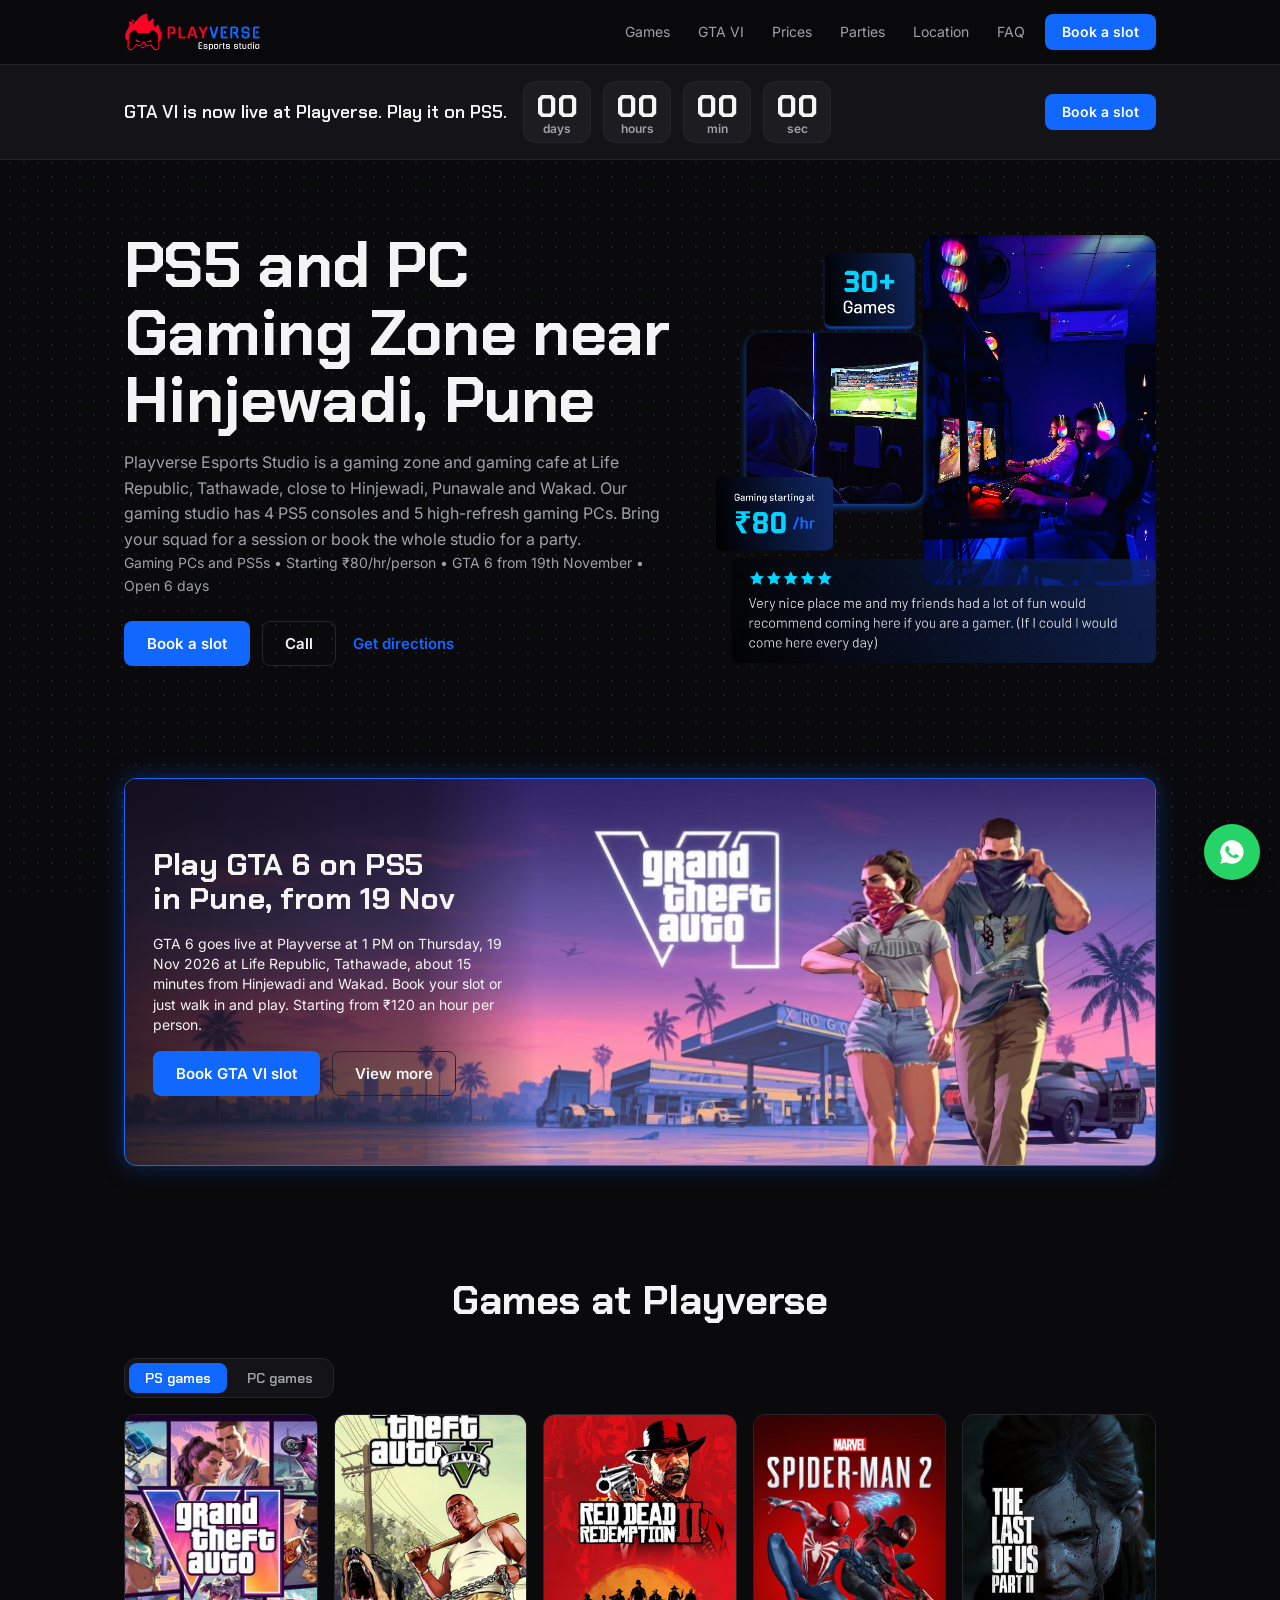
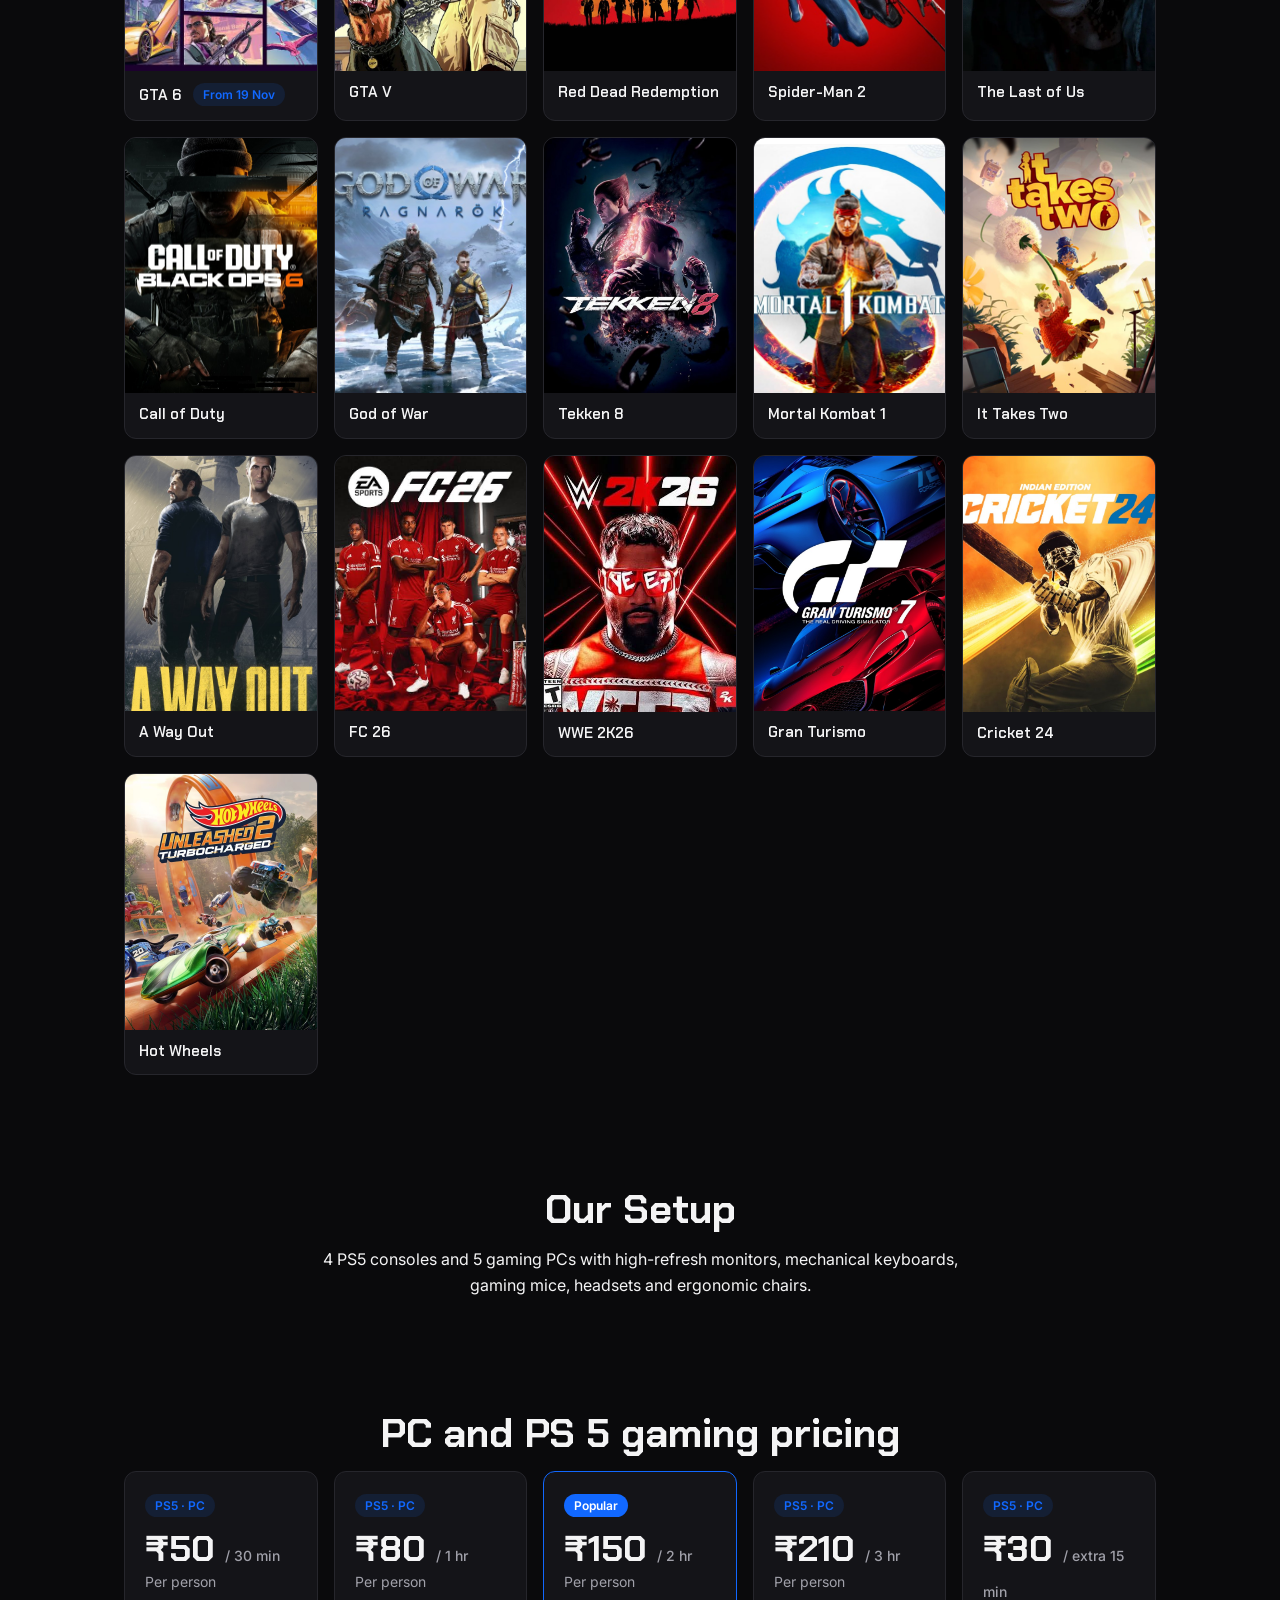
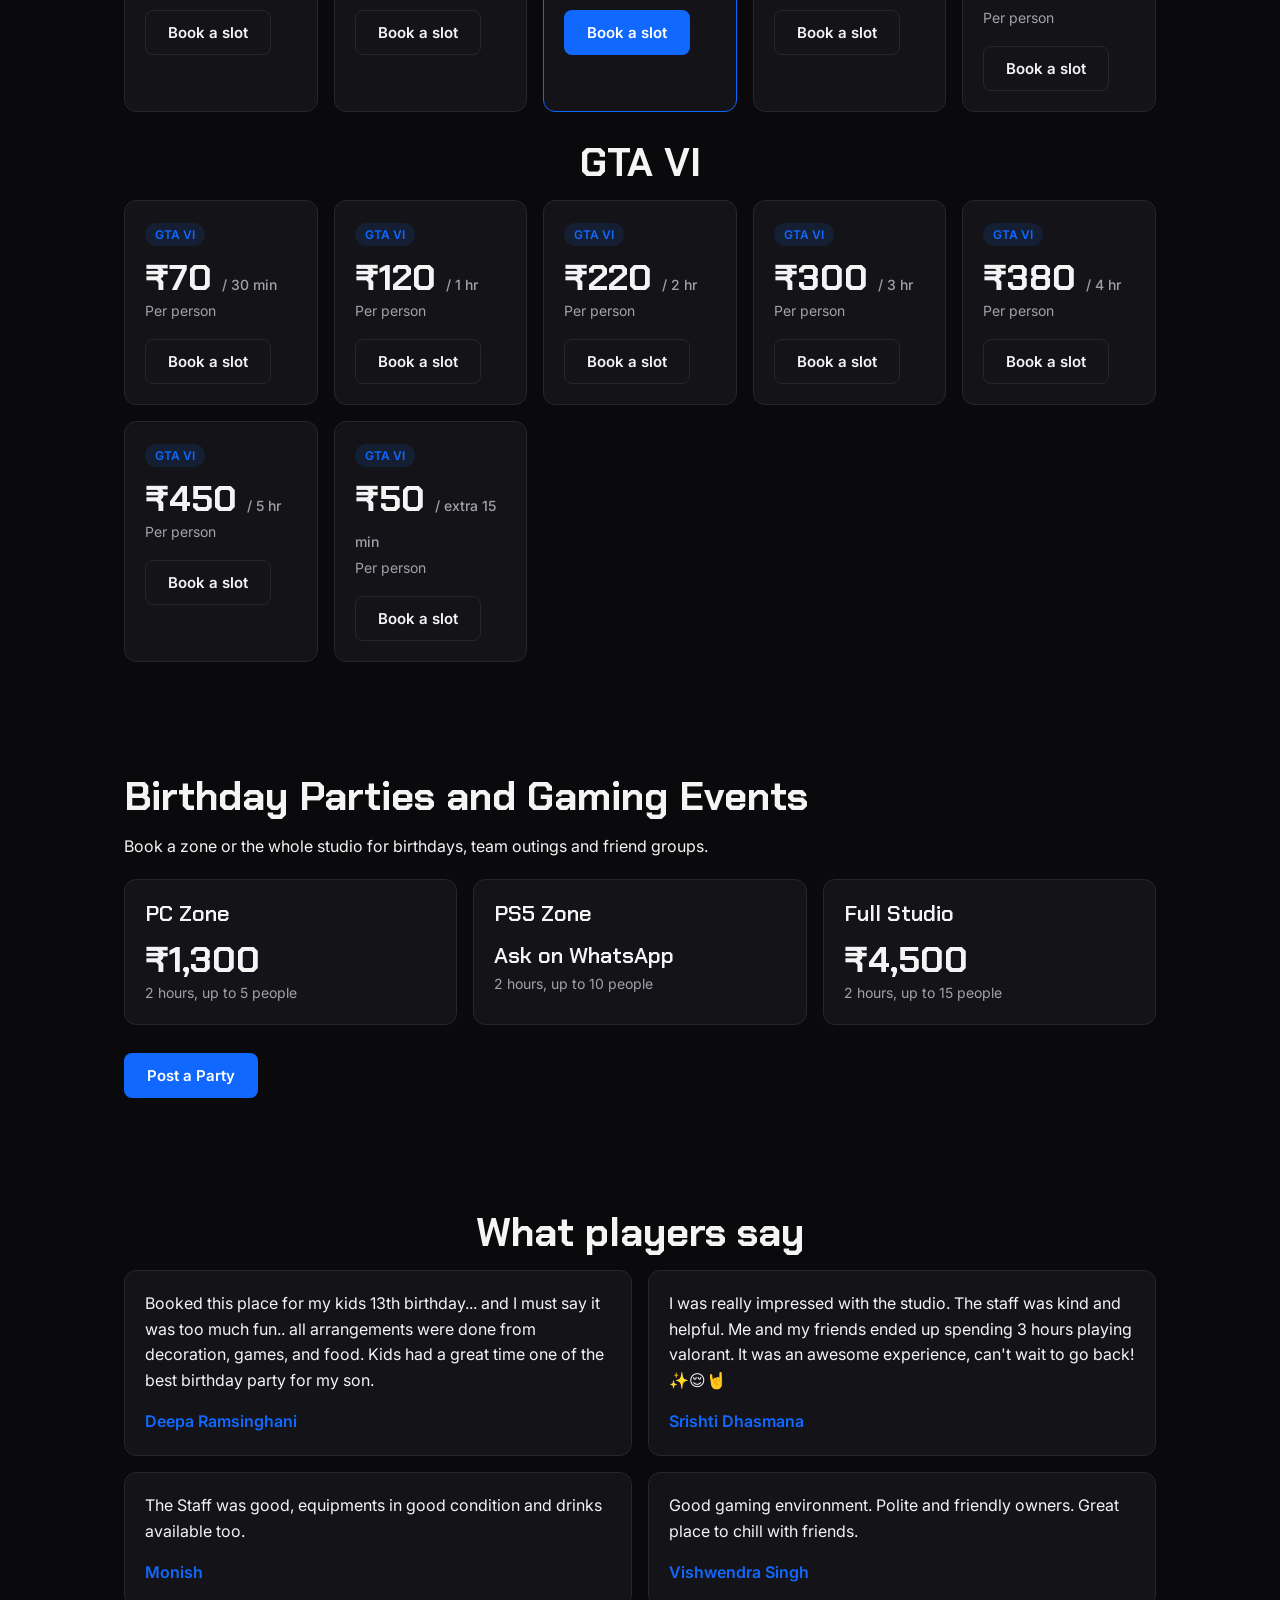
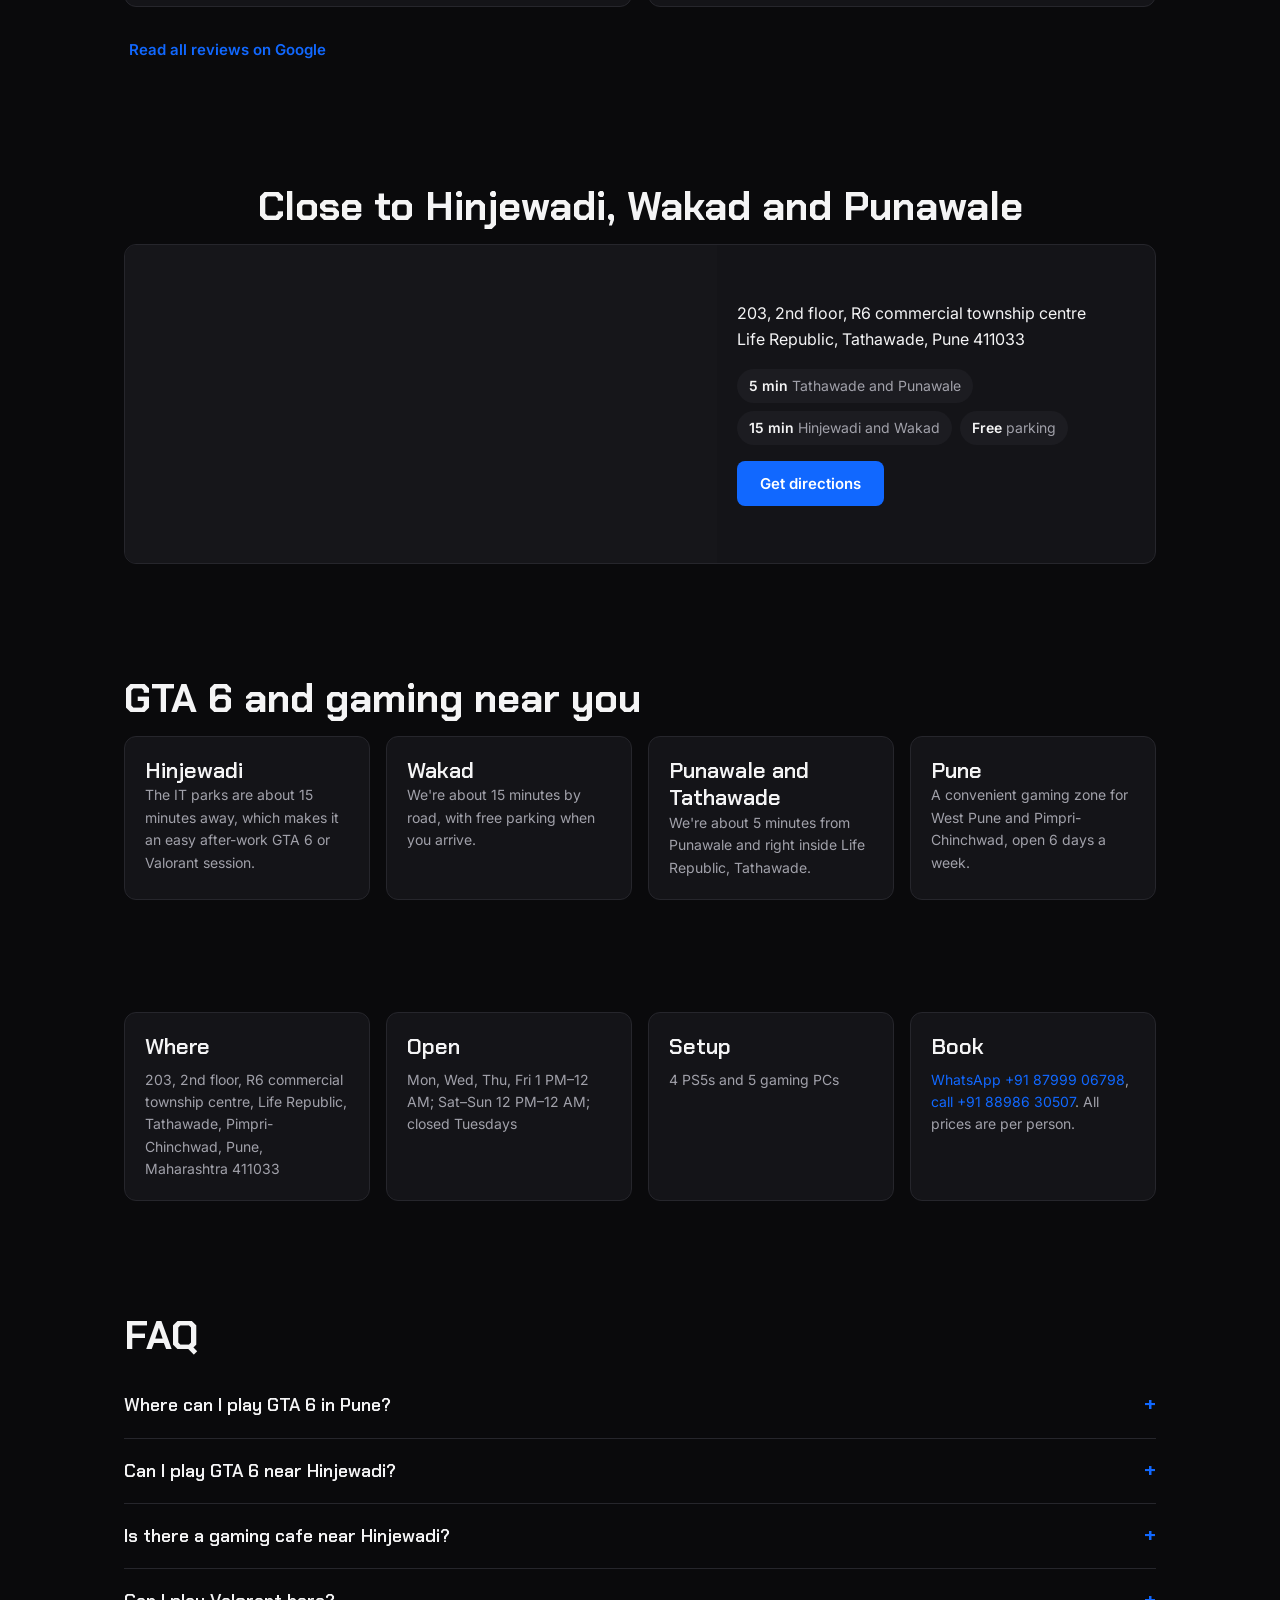
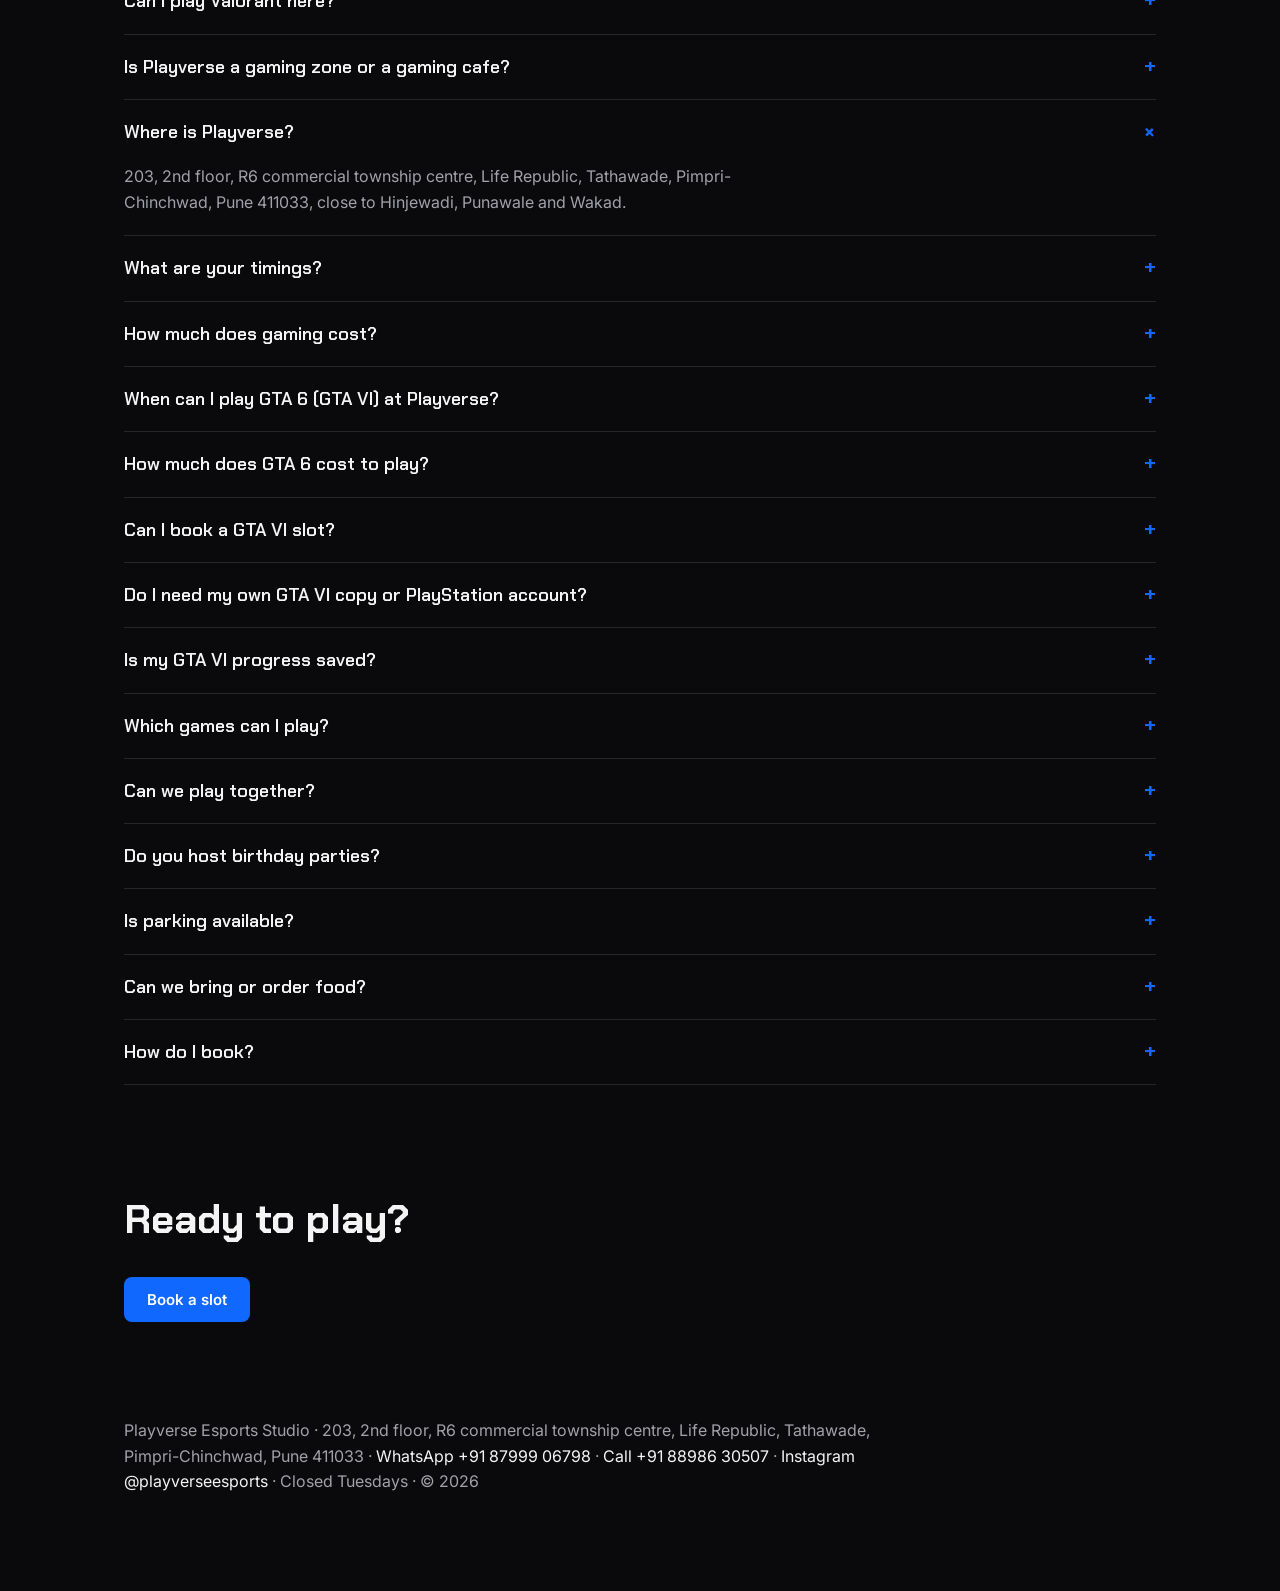
==== new-site/index.html @ a92991b8 "Add the Playverse homepage with a full-page blue dots grid. The grid is an original canvas effect so" ====
<!doctype html>
<html lang="en-IN">
<head>
  <meta charset="utf-8">
  <meta name="viewport" content="width=device-width, initial-scale=1">
  <title>Gaming Zone &amp; Gaming Cafe near Hinjewadi, Pune | PS5, PC &amp; GTA 6 | Playverse</title>
  <meta name="description" content="Gaming zone and gaming cafe at Life Republic, Tathawade, near Hinjewadi and Wakad. 4 PS5s and 5 gaming PCs from ₹80/hr per person, and GTA 6 from 1 PM on 19 Nov. Closed Tuesdays.">
  <link rel="canonical" href="https://www.playverseesports.in/">
  <meta name="theme-color" content="#0A0A0C">
  <link rel="preconnect" href="https://fonts.googleapis.com">
  <link rel="preconnect" href="https://fonts.gstatic.com" crossorigin>
  <link href="https://fonts.googleapis.com/css2?family=Chakra+Petch:wght@500;600;700&family=Inter:wght@400;500;600&display=swap" rel="stylesheet">
  <link rel="stylesheet" href="styles.css">
  <script type="application/ld+json">
  {
    "@context": "https://schema.org",
    "@graph": [
      {
        "@type": "EntertainmentBusiness",
        "@id": "https://www.playverseesports.in/#business",
        "name": "Playverse Esports Studio",
        "url": "https://www.playverseesports.in/",
        "telephone": ["+91 87999 06798", "+91 88986 30507"],
        "priceRange": "₹50–₹450",
        "address": {
          "@type": "PostalAddress",
          "streetAddress": "203, 2nd floor, R6 commercial township centre, Life Republic, Tathawade, Pimpri-Chinchwad",
          "addressLocality": "Pune",
          "addressRegion": "Maharashtra",
          "postalCode": "411033",
          "addressCountry": "IN"
        },
        "openingHoursSpecification": [
          {
            "@type": "OpeningHoursSpecification",
            "dayOfWeek": ["Monday", "Wednesday", "Thursday", "Friday"],
            "opens": "13:00",
            "closes": "00:00"
          },
          {
            "@type": "OpeningHoursSpecification",
            "dayOfWeek": ["Saturday", "Sunday"],
            "opens": "12:00",
            "closes": "00:00"
          }
        ]
      },
      {
        "@type": "WebSite",
        "@id": "https://www.playverseesports.in/#website",
        "url": "https://www.playverseesports.in/",
        "name": "Playverse Esports Studio",
        "publisher": { "@id": "https://www.playverseesports.in/#business" }
      },
      {
        "@type": "FAQPage",
        "@id": "https://www.playverseesports.in/#faq",
        "mainEntity": [
          {
            "@type": "Question",
            "name": "Where can I play GTA 6 in Pune?",
            "acceptedAnswer": {
              "@type": "Answer",
              "text": "At Playverse, Life Republic, Tathawade, on 4 PS5s from 1 PM on 19 November 2026."
            }
          },
          {
            "@type": "Question",
            "name": "Can I play GTA 6 near Hinjewadi?",
            "acceptedAnswer": {
              "@type": "Answer",
              "text": "Yes. Playverse is about 15 minutes from Hinjewadi, and GTA 6 costs from ₹120 an hour per person."
            }
          },
          {
            "@type": "Question",
            "name": "Is there a gaming cafe near Hinjewadi?",
            "acceptedAnswer": {
              "@type": "Answer",
              "text": "Yes. Playverse is a gaming cafe and gaming zone about 15 minutes from Hinjewadi, with PS5 and PC gaming from ₹80 an hour per person."
            }
          },
          {
            "@type": "Question",
            "name": "Can I play Valorant here?",
            "acceptedAnswer": {
              "@type": "Answer",
              "text": "Yes, on our 5 high-refresh gaming PCs, from ₹80 an hour per person."
            }
          },
          {
            "@type": "Question",
            "name": "Is Playverse a gaming zone or a gaming cafe?",
            "acceptedAnswer": {
              "@type": "Answer",
              "text": "Both. We're a gaming studio with PS5 and PC zones and party bookings, and snacks are allowed."
            }
          },
          {
            "@type": "Question",
            "name": "Where is Playverse?",
            "acceptedAnswer": {
              "@type": "Answer",
              "text": "203, 2nd floor, R6 commercial township centre, Life Republic, Tathawade, Pimpri-Chinchwad, Pune 411033, close to Hinjewadi, Punawale and Wakad."
            }
          },
          {
            "@type": "Question",
            "name": "What are your timings?",
            "acceptedAnswer": {
              "@type": "Answer",
              "text": "Mon, Wed, Thu and Fri 1 PM–12 AM; Sat–Sun 12 PM–12 AM; closed Tuesdays."
            }
          },
          {
            "@type": "Question",
            "name": "How much does gaming cost?",
            "acceptedAnswer": {
              "@type": "Answer",
              "text": "PS5 and PC gaming is ₹80 an hour per person, or ₹50 for 30 minutes."
            }
          },
          {
            "@type": "Question",
            "name": "When can I play GTA 6 (GTA VI) at Playverse?",
            "acceptedAnswer": {
              "@type": "Answer",
              "text": "From 1 PM on 19 November 2026 on our 4 PS5s."
            }
          },
          {
            "@type": "Question",
            "name": "How much does GTA 6 cost to play?",
            "acceptedAnswer": {
              "@type": "Answer",
              "text": "From ₹120 an hour per person, or ₹70 for 30 minutes."
            }
          },
          {
            "@type": "Question",
            "name": "Can I book a GTA VI slot?",
            "acceptedAnswer": {
              "@type": "Answer",
              "text": "WhatsApp +91 87999 06798 to ask about slots."
            }
          },
          {
            "@type": "Question",
            "name": "Do I need my own GTA VI copy or PlayStation account?",
            "acceptedAnswer": {
              "@type": "Answer",
              "text": "No. Everything is set up, so just come in and play."
            }
          },
          {
            "@type": "Question",
            "name": "Is my GTA VI progress saved?",
            "acceptedAnswer": {
              "@type": "Answer",
              "text": "Yes, for up to a week."
            }
          },
          {
            "@type": "Question",
            "name": "Which games can I play?",
            "acceptedAnswer": {
              "@type": "Answer",
              "text": "PS5 games like GTA V, Spider-Man 2, Tekken 8, FC 26 and WWE 2K26, and PC games like Valorant, Counter-Strike, Fortnite and PUBG."
            }
          },
          {
            "@type": "Question",
            "name": "Can we play together?",
            "acceptedAnswer": {
              "@type": "Answer",
              "text": "Yes. Try co-op games like It Takes Two and A Way Out, or go head-to-head in Tekken 8, Mortal Kombat 1 or FC 26."
            }
          },
          {
            "@type": "Question",
            "name": "Do you host birthday parties?",
            "acceptedAnswer": {
              "@type": "Answer",
              "text": "Yes. Book a PC zone, PS5 zone or the full studio for 2 hours."
            }
          },
          {
            "@type": "Question",
            "name": "Is parking available?",
            "acceptedAnswer": {
              "@type": "Answer",
              "text": "Yes, parking is free."
            }
          },
          {
            "@type": "Question",
            "name": "Can we bring or order food?",
            "acceptedAnswer": {
              "@type": "Answer",
              "text": "Light snacks and drinks are allowed, and Swiggy and Zomato deliveries are fine."
            }
          },
          {
            "@type": "Question",
            "name": "How do I book?",
            "acceptedAnswer": {
              "@type": "Answer",
              "text": "WhatsApp +91 87999 06798 or call +91 88986 30507."
            }
          }
        ]
      }
    ]
  }
  </script>
</head>
<body id="top">
  <canvas class="dots-grid" aria-hidden="true"></canvas>
  <nav class="nav" aria-label="Primary">
    <div class="wrap nav-wrap">
      <a class="logo" href="#top"><img src="images/logo.png" width="265" height="78" alt="Playverse Esports Studio"></a>
      <details class="nav-menu">
        <summary class="btn btn-ghost btn-sm">Menu</summary>
      </details>
      <div class="links">
        <a href="#games">Games</a>
        <a href="#gta-vi">GTA VI</a>
        <a href="#prices">Prices</a>
        <a href="#parties">Parties</a>
        <a href="#location">Location</a>
        <a href="#faq">FAQ</a>
      </div>
      <a class="btn btn-primary btn-sm nav-wa" href="https://wa.me/918799906798?text=Hi%20Playverse%2C%20I%27d%20like%20to%20book%20a%20slot.">Book a slot</a>
    </div>
  </nav>

  <div class="strip" role="region" aria-label="GTA VI launch">
    <div class="wrap strip-inner">
      <div class="strip-lead" id="gta-strip-copy">
        <p id="gta-strip-line">GTA 6 arrives at Playverse in</p>
        <div class="ticker" id="gta-ticker">
          <div class="tick">
            <span class="tick-num" id="gta-days">00</span>
            days
          </div>
          <div class="tick">
            <span class="tick-num" id="gta-hours">00</span>
            hours
          </div>
          <div class="tick">
            <span class="tick-num" id="gta-mins">00</span>
            min
          </div>
          <div class="tick">
            <span class="tick-num" id="gta-secs">00</span>
            sec
          </div>
        </div>
      </div>
      <noscript><p>GTA 6 goes live at Playverse at 1 PM on 19 Nov, on 4 PS5s. Book a slot.</p></noscript>
      <a class="btn btn-primary btn-sm" href="https://wa.me/918799906798?text=Hi%20Playverse%2C%20I%27d%20like%20to%20book%20a%20GTA%20VI%20slot.">Book a slot</a>
    </div>
  </div>

  <main>
    <header class="hero">
      <div class="wrap hero-grid">
        <div class="hero-copy">
          <h1>PS5 and PC Gaming Zone near Hinjewadi, Pune</h1>
          <p class="lead">Playverse Esports Studio is a gaming zone and gaming cafe at Life Republic, Tathawade, close to Hinjewadi, Punawale and Wakad. Our gaming studio has 4 PS5 consoles and 5 high-refresh gaming PCs. Bring your squad for a session or book the whole studio for a party.</p>
          <p class="small">Gaming PCs and PS5s • Starting ₹80/hr/person • GTA 6 from 19th November • Open 6 days</p>
          <div class="row">
            <a class="btn btn-primary" href="https://wa.me/918799906798?text=Hi%20Playverse%2C%20I%27d%20like%20to%20book%20a%20slot.">Book a slot</a>
            <a class="btn btn-ghost" href="tel:+918898630507">Call</a>
            <a class="btn btn-text" href="https://share.google/kca95g4atwMwxrsyq">Get directions</a>
          </div>
        </div>
        <img class="hero-art" src="images/hero-studio.png" width="819" height="796" alt="Playverse PS5 and PC stations" fetchpriority="high">
      </div>
    </header>

    <section class="k" id="gta-vi">
      <div class="wrap">
        <article class="card feat gta-feature">
          <img class="gta-bg" src="images/gta-vi.jpg" width="1024" height="384" alt="">
          <div class="gta-copy">
            <h2>Play GTA 6 on PS5 in Pune, from 19 Nov</h2>
            <p>GTA 6 goes live at Playverse at 1 PM on Thursday, 19 Nov 2026 at Life Republic, Tathawade, about 15 minutes from Hinjewadi and Wakad. Book your slot or just walk in and play. Starting from ₹120 an hour per person.</p>
            <div class="row">
              <a class="btn btn-primary" href="https://wa.me/918799906798?text=Hi%20Playverse%2C%20I%27d%20like%20to%20ask%20about%20GTA%20VI%20slots.">Book GTA VI slot</a>
              <a class="btn btn-ghost" href="/gta-6-hinjewadi-pune/">View more</a>
            </div>
          </div>
        </article>
      </div>
    </section>

    <section class="k" id="games">
      <div class="wrap">
        <h2>Games at Playverse</h2>
        <div role="tablist" class="tabs tabs-box" aria-label="Game platform">
          <a role="tab" class="tab tab-active" id="tab-ps" href="#games" aria-selected="true" aria-controls="games-ps">PS games</a>
          <a role="tab" class="tab" id="tab-pc" href="#games" aria-selected="false" aria-controls="games-pc">PC games</a>
        </div>
        <div class="grid games" id="games-ps" role="tabpanel" aria-labelledby="tab-ps">
          <article class="card"><div class="thumb"><img src="images/games/gta-vi.jpg" alt=""></div><div class="pad"><p class="game-name">GTA 6 <span class="tag">From 19 Nov</span></p></div></article>
          <article class="card"><div class="thumb"><img src="images/games/gta-v.jpg" alt=""></div><div class="pad"><p class="game-name">GTA V</p></div></article>
          <article class="card"><div class="thumb"><img src="images/games/red-dead.jpg" alt=""></div><div class="pad"><p class="game-name">Red Dead Redemption</p></div></article>
          <article class="card"><div class="thumb"><img src="images/games/spider-man-2.jpg" alt=""></div><div class="pad"><p class="game-name">Spider-Man 2</p></div></article>
          <article class="card"><div class="thumb"><img src="images/games/last-of-us.webp" alt=""></div><div class="pad"><p class="game-name">The Last of Us</p></div></article>
          <article class="card"><div class="thumb"><img src="images/games/call-of-duty.jpg" alt=""></div><div class="pad"><p class="game-name">Call of Duty</p></div></article>
          <article class="card"><div class="thumb"><img src="images/games/god-of-war.jpg" alt=""></div><div class="pad"><p class="game-name">God of War</p></div></article>
          <article class="card"><div class="thumb"><img src="images/games/tekken-8.jpg" alt=""></div><div class="pad"><p class="game-name">Tekken 8</p></div></article>
          <article class="card"><div class="thumb"><img src="images/games/mortal-kombat-1.jpg" alt=""></div><div class="pad"><p class="game-name">Mortal Kombat 1</p></div></article>
          <article class="card"><div class="thumb"><img src="images/games/it-takes-two.png" alt=""></div><div class="pad"><p class="game-name">It Takes Two</p></div></article>
          <article class="card"><div class="thumb"><img src="images/games/a-way-out.jpg" alt=""></div><div class="pad"><p class="game-name">A Way Out</p></div></article>
          <article class="card"><div class="thumb"><img src="images/games/fc-26.jpg" alt=""></div><div class="pad"><p class="game-name">FC 26</p></div></article>
          <article class="card"><div class="thumb"><img src="images/games/wwe-2k26.jpg" alt=""></div><div class="pad"><p class="game-name">WWE 2K26</p></div></article>
          <article class="card"><div class="thumb"><img src="images/games/gran-turismo.jpg" alt=""></div><div class="pad"><p class="game-name">Gran Turismo</p></div></article>
          <article class="card"><div class="thumb"><img src="images/games/cricket-24.png" alt=""></div><div class="pad"><p class="game-name">Cricket 24</p></div></article>
          <article class="card"><div class="thumb"><img src="images/games/hot-wheels.png" alt=""></div><div class="pad"><p class="game-name">Hot Wheels</p></div></article>
        </div>
        <div class="grid games" id="games-pc" role="tabpanel" aria-labelledby="tab-pc" hidden>
          <article class="card"><div class="thumb">Valorant</div><div class="pad"><p class="game-name">Valorant</p></div></article>
          <article class="card"><div class="thumb">Counter-Strike</div><div class="pad"><p class="game-name">Counter-Strike</p></div></article>
          <article class="card"><div class="thumb"><img src="images/games/gta-v.jpg" alt=""></div><div class="pad"><p class="game-name">GTA V</p></div></article>
          <article class="card"><div class="thumb"><img src="images/games/call-of-duty.jpg" alt=""></div><div class="pad"><p class="game-name">Call of Duty</p></div></article>
          <article class="card"><div class="thumb">PUBG</div><div class="pad"><p class="game-name">PUBG: Battlegrounds</p></div></article>
          <article class="card"><div class="thumb">Fortnite</div><div class="pad"><p class="game-name">Fortnite</p></div></article>
          <article class="card"><div class="thumb">Apex Legends</div><div class="pad"><p class="game-name">Apex Legends</p></div></article>
          <article class="card"><div class="thumb">Dota</div><div class="pad"><p class="game-name">Dota</p></div></article>
          <article class="card"><div class="thumb">Free Fire</div><div class="pad"><p class="game-name">Free Fire</p></div></article>
          <article class="card"><div class="thumb">Roblox</div><div class="pad"><p class="game-name">Roblox</p></div></article>
          <article class="card"><div class="thumb">Need for Speed</div><div class="pad"><p class="game-name">Need for Speed</p></div></article>
        </div>
      </div>
    </section>

    <section class="k" id="setup">
      <div class="wrap">
        <h2>Our Setup</h2>
        <p class="setup-copy">4 PS5 consoles and 5 gaming PCs with high-refresh monitors, mechanical keyboards, gaming mice, headsets and ergonomic chairs.</p>
      </div>
    </section>

    <section class="k" id="prices">
      <div class="wrap">
        <h2>PC and PS 5 gaming pricing</h2>
        <div class="grid prices">
          <article class="card"><div class="pad"><span class="tag">PS5 · PC</span><p class="price">₹50 <small>/ 30 min</small></p><p class="small">Per person</p><a class="btn btn-ghost" href="https://wa.me/918799906798?text=Hi%20Playverse%2C%20I%27d%20like%20to%20book%2030%20minutes%20on%20PS5%20or%20PC.">Book a slot</a></div></article>
          <article class="card"><div class="pad"><span class="tag">PS5 · PC</span><p class="price">₹80 <small>/ 1 hr</small></p><p class="small">Per person</p><a class="btn btn-ghost" href="https://wa.me/918799906798?text=Hi%20Playverse%2C%20I%27d%20like%20to%20book%201%20hour%20on%20PS5%20or%20PC.">Book a slot</a></div></article>
          <article class="card pick"><div class="pad"><span class="tag live">Popular</span><p class="price">₹150 <small>/ 2 hr</small></p><p class="small">Per person</p><a class="btn btn-primary" href="https://wa.me/918799906798?text=Hi%20Playverse%2C%20I%27d%20like%20to%20book%202%20hours%20on%20PS5%20or%20PC.">Book a slot</a></div></article>
          <article class="card"><div class="pad"><span class="tag">PS5 · PC</span><p class="price">₹210 <small>/ 3 hr</small></p><p class="small">Per person</p><a class="btn btn-ghost" href="https://wa.me/918799906798?text=Hi%20Playverse%2C%20I%27d%20like%20to%20book%203%20hours%20on%20PS5%20or%20PC.">Book a slot</a></div></article>
          <article class="card"><div class="pad"><span class="tag">PS5 · PC</span><p class="price">₹30 <small>/ extra 15 min</small></p><p class="small">Per person</p><a class="btn btn-ghost" href="https://wa.me/918799906798?text=Hi%20Playverse%2C%20I%27d%20like%20to%20add%2015%20minutes%20on%20PS5%20or%20PC.">Book a slot</a></div></article>
        </div>
        <h2 class="group-title">GTA VI</h2>
        <div class="grid prices">
          <article class="card"><div class="pad"><span class="tag">GTA VI</span><p class="price">₹70 <small>/ 30 min</small></p><p class="small">Per person</p><a class="btn btn-ghost" href="https://wa.me/918799906798?text=Hi%20Playverse%2C%20I%27d%20like%20to%20book%20GTA%20VI%20for%2030%20minutes.">Book a slot</a></div></article>
          <article class="card"><div class="pad"><span class="tag">GTA VI</span><p class="price">₹120 <small>/ 1 hr</small></p><p class="small">Per person</p><a class="btn btn-ghost" href="https://wa.me/918799906798?text=Hi%20Playverse%2C%20I%27d%20like%20to%20book%20GTA%20VI%20for%201%20hour.">Book a slot</a></div></article>
          <article class="card"><div class="pad"><span class="tag">GTA VI</span><p class="price">₹220 <small>/ 2 hr</small></p><p class="small">Per person</p><a class="btn btn-ghost" href="https://wa.me/918799906798?text=Hi%20Playverse%2C%20I%27d%20like%20to%20book%20GTA%20VI%20for%202%20hours.">Book a slot</a></div></article>
          <article class="card"><div class="pad"><span class="tag">GTA VI</span><p class="price">₹300 <small>/ 3 hr</small></p><p class="small">Per person</p><a class="btn btn-ghost" href="https://wa.me/918799906798?text=Hi%20Playverse%2C%20I%27d%20like%20to%20book%20GTA%20VI%20for%203%20hours.">Book a slot</a></div></article>
          <article class="card"><div class="pad"><span class="tag">GTA VI</span><p class="price">₹380 <small>/ 4 hr</small></p><p class="small">Per person</p><a class="btn btn-ghost" href="https://wa.me/918799906798?text=Hi%20Playverse%2C%20I%27d%20like%20to%20book%20GTA%20VI%20for%204%20hours.">Book a slot</a></div></article>
          <article class="card"><div class="pad"><span class="tag">GTA VI</span><p class="price">₹450 <small>/ 5 hr</small></p><p class="small">Per person</p><a class="btn btn-ghost" href="https://wa.me/918799906798?text=Hi%20Playverse%2C%20I%27d%20like%20to%20book%20GTA%20VI%20for%205%20hours.">Book a slot</a></div></article>
          <article class="card"><div class="pad"><span class="tag">GTA VI</span><p class="price">₹50 <small>/ extra 15 min</small></p><p class="small">Per person</p><a class="btn btn-ghost" href="https://wa.me/918799906798?text=Hi%20Playverse%2C%20I%27d%20like%20to%20add%2015%20minutes%20on%20GTA%20VI.">Book a slot</a></div></article>
        </div>
      </div>
    </section>

    <section class="k" id="parties">
      <div class="wrap">
        <h2>Birthday Parties and Gaming Events</h2>
        <p class="parties-intro">Book a zone or the whole studio for birthdays, team outings and friend groups.</p>
        <div class="grid parties">
          <article class="card"><div class="pad"><h3>PC Zone</h3><p class="price">₹1,300</p><p class="small">2 hours, up to 5 people</p></div></article>
          <article class="card"><div class="pad"><h3>PS5 Zone</h3><p class="ask">Ask on WhatsApp</p><p class="small">2 hours, up to 10 people</p></div></article>
          <article class="card"><div class="pad"><h3>Full Studio</h3><p class="price">₹4,500</p><p class="small">2 hours, up to 15 people</p></div></article>
        </div>
        <a class="btn btn-primary party-cta" href="https://wa.me/918799906798?text=Hi%20Playverse%2C%20I%27d%20like%20to%20book%20a%20party.%20Date%20and%20group%20size%3A%20">Post a Party</a>
      </div>
    </section>

    <section class="k" id="reviews">
      <div class="wrap">
        <h2>What players say</h2>
        <div class="grid reviews">
          <article class="card"><div class="pad"><blockquote><p>Booked this place for my kids 13th birthday... and I must say it was too much fun.. all arrangements were done from decoration, games, and food. Kids had a great time one of the best birthday party for my son.</p></blockquote><a class="reviewer" href="https://www.google.com/maps/reviews/data=!4m8!14m7!1m6!2m5!1sChZDSUhNMG9nS0VJQ0FnTUNZaXRhS0N3EAE!2m1!1s0x0:0xfddb924f7a65fff3!3m1!1s2@1:CIHM0ogKEICAgMCYitaKCw%7C%7C?hl=en">Deepa Ramsinghani</a></div></article>
          <article class="card"><div class="pad"><blockquote><p>I was really impressed with the studio. The staff was kind and helpful. Me and my friends ended up spending 3 hours playing valorant. It was an awesome experience, can't wait to go back! ✨️😌🤘</p></blockquote><a class="reviewer" href="https://www.google.com/maps/reviews/data=!4m8!14m7!1m6!2m5!1sChdDSUhNMG9nS0VJQ0FnTURJdC1hci1RRRAB!2m1!1s0x0:0xfddb924f7a65fff3!3m1!1s2@1:CIHM0ogKEICAgMDIt-ar-QE%7C%7C?hl=en">Srishti Dhasmana</a></div></article>
          <article class="card"><div class="pad"><blockquote><p>The Staff was good, equipments in good condition and drinks available too.</p></blockquote><a class="reviewer" href="https://www.google.com/maps/reviews/data=!4m8!14m7!1m6!2m5!1sCi9DQUlRQUNvZENodHljRjlvT214WllVcDRXSEoxWnpKVWFHdzVPR2xCTWpnNVEwRRAB!2m1!1s0x0:0xfddb924f7a65fff3!3m1!1s2@1:CAIQACodChtycF9oOmxZYUp4WHJ1ZzJUaGw5OGlBMjg5Q0E%7C%7C?hl=en">Monish</a></div></article>
          <article class="card"><div class="pad"><blockquote><p>Good gaming environment. Polite and friendly owners. Great place to chill with friends.</p></blockquote><a class="reviewer" href="https://www.google.com/maps/reviews/data=!4m8!14m7!1m6!2m5!1sChZDSUhNMG9nS0VJQ0FnTURveXBHNUNnEAE!2m1!1s0x0:0xfddb924f7a65fff3!3m1!1s2@1:CIHM0ogKEICAgMDoypG5Cg%7C%7C?hl=en">Vishwendra Singh</a></div></article>
        </div>
        <a class="btn btn-text reviews-all" href="https://share.google/kca95g4atwMwxrsyq">Read all reviews on Google</a>
      </div>
    </section>

    <section class="k" id="location">
      <div class="wrap">
        <h2>Close to Hinjewadi, Wakad and Punawale</h2>
        <article class="card location-card">
          <iframe class="map" title="Map of Playverse Esports Studio, Life Republic, Tathawade" loading="lazy" referrerpolicy="no-referrer-when-downgrade" src="https://maps.google.com/maps?q=Playverse%20Esports%20Studio%2C%20Life%20Republic%2C%20Tathawade%2C%20Pune&z=16&output=embed"></iframe>
          <div class="pad">
            <p class="place">203, 2nd floor, R6 commercial township centre<br>Life Republic, Tathawade, Pune 411033</p>
            <ul class="drives">
              <li><strong>5 min</strong> Tathawade and Punawale</li>
              <li><strong>15 min</strong> Hinjewadi and Wakad</li>
              <li><strong>Free</strong> parking</li>
            </ul>
            <a class="btn btn-primary" href="https://share.google/kca95g4atwMwxrsyq">Get directions</a>
          </div>
        </article>
      </div>
    </section>

    <section class="k" id="near-you">
      <div class="wrap">
        <h2>GTA 6 and gaming near you</h2>
        <div class="grid facts">
          <article class="card"><div class="pad"><h3>Hinjewadi</h3><p class="small">The IT parks are about 15 minutes away, which makes it an easy after-work GTA 6 or Valorant session.</p></div></article>
          <article class="card"><div class="pad"><h3>Wakad</h3><p class="small">We're about 15 minutes by road, with free parking when you arrive.</p></div></article>
          <article class="card"><div class="pad"><h3>Punawale and Tathawade</h3><p class="small">We're about 5 minutes from Punawale and right inside Life Republic, Tathawade.</p></div></article>
          <article class="card"><div class="pad"><h3>Pune</h3><p class="small">A convenient gaming zone for West Pune and Pimpri-Chinchwad, open 6 days a week.</p></div></article>
        </div>
      </div>
    </section>

    <section class="k" aria-label="Quick facts">
      <div class="wrap grid facts">
        <article class="card fact">
          <div class="pad">
            <p class="h3">Where</p>
            <p class="small">203, 2nd floor, R6 commercial township centre, Life Republic, Tathawade, Pimpri-Chinchwad, Pune, Maharashtra 411033</p>
          </div>
        </article>
        <article class="card fact">
          <div class="pad">
            <p class="h3">Open</p>
            <p class="small">Mon, Wed, Thu, Fri 1 PM–12 AM; Sat–Sun 12 PM–12 AM; closed Tuesdays</p>
          </div>
        </article>
        <article class="card fact">
          <div class="pad">
            <p class="h3">Setup</p>
            <p class="small">4 PS5s and 5 gaming PCs</p>
          </div>
        </article>
        <article class="card fact">
          <div class="pad">
            <p class="h3">Book</p>
            <p class="small"><a href="https://wa.me/918799906798?text=Hi%20Playverse%2C%20I%27d%20like%20to%20book%20a%20slot.">WhatsApp +91 87999 06798</a>, <a href="tel:+918898630507">call +91 88986 30507</a>. All prices are per person.</p>
          </div>
        </article>
      </div>
    </section>

    <section class="k" id="faq">
      <div class="wrap">
        <h2>FAQ</h2>
        <div class="faq">
          <details>
            <summary>Where can I play GTA 6 in Pune?</summary>
            <p>At Playverse, Life Republic, Tathawade, on 4 PS5s from 1 PM on 19 November 2026.</p>
          </details>
          <details>
            <summary>Can I play GTA 6 near Hinjewadi?</summary>
            <p>Yes. Playverse is about 15 minutes from Hinjewadi, and GTA 6 costs from ₹120 an hour per person.</p>
          </details>
          <details>
            <summary>Is there a gaming cafe near Hinjewadi?</summary>
            <p>Yes. Playverse is a gaming cafe and gaming zone about 15 minutes from Hinjewadi, with PS5 and PC gaming from ₹80 an hour per person.</p>
          </details>
          <details>
            <summary>Can I play Valorant here?</summary>
            <p>Yes, on our 5 high-refresh gaming PCs, from ₹80 an hour per person.</p>
          </details>
          <details>
            <summary>Is Playverse a gaming zone or a gaming cafe?</summary>
            <p>Both. We're a gaming studio with PS5 and PC zones and party bookings, and snacks are allowed.</p>
          </details>
          <details open>
            <summary>Where is Playverse?</summary>
            <p>203, 2nd floor, R6 commercial township centre, Life Republic, Tathawade, Pimpri-Chinchwad, Pune 411033, close to Hinjewadi, Punawale and Wakad.</p>
          </details>
          <details>
            <summary>What are your timings?</summary>
            <p>Mon, Wed, Thu and Fri 1 PM–12 AM; Sat–Sun 12 PM–12 AM; closed Tuesdays.</p>
          </details>
          <details>
            <summary>How much does gaming cost?</summary>
            <p>PS5 and PC gaming is ₹80 an hour per person, or ₹50 for 30 minutes.</p>
          </details>
          <details>
            <summary>When can I play GTA 6 (GTA VI) at Playverse?</summary>
            <p>From 1 PM on 19 November 2026 on our 4 PS5s.</p>
          </details>
          <details>
            <summary>How much does GTA 6 cost to play?</summary>
            <p>From ₹120 an hour per person, or ₹70 for 30 minutes.</p>
          </details>
          <details>
            <summary>Can I book a GTA VI slot?</summary>
            <p>WhatsApp <a href="https://wa.me/918799906798?text=Hi%20Playverse%2C%20I%27d%20like%20to%20ask%20about%20GTA%20VI%20slots.">+91 87999 06798</a> to ask about slots.</p>
          </details>
          <details>
            <summary>Do I need my own GTA VI copy or PlayStation account?</summary>
            <p>No. Everything is set up, so just come in and play.</p>
          </details>
          <details>
            <summary>Is my GTA VI progress saved?</summary>
            <p>Yes, for up to a week.</p>
          </details>
          <details>
            <summary>Which games can I play?</summary>
            <p>PS5 games like GTA V, Spider-Man 2, Tekken 8, FC 26 and WWE 2K26, and PC games like Valorant, Counter-Strike, Fortnite and PUBG.</p>
          </details>
          <details>
            <summary>Can we play together?</summary>
            <p>Yes. Try co-op games like It Takes Two and A Way Out, or go head-to-head in Tekken 8, Mortal Kombat 1 or FC 26.</p>
          </details>
          <details>
            <summary>Do you host birthday parties?</summary>
            <p>Yes. Book a PC zone, PS5 zone or the full studio for 2 hours.</p>
          </details>
          <details>
            <summary>Is parking available?</summary>
            <p>Yes, parking is free.</p>
          </details>
          <details>
            <summary>Can we bring or order food?</summary>
            <p>Light snacks and drinks are allowed, and Swiggy and Zomato deliveries are fine.</p>
          </details>
          <details>
            <summary>How do I book?</summary>
            <p>WhatsApp <a href="https://wa.me/918799906798?text=Hi%20Playverse%2C%20I%27d%20like%20to%20book%20a%20slot.">+91 87999 06798</a> or call <a href="tel:+918898630507">+91 88986 30507</a>.</p>
          </details>
        </div>
      </div>
    </section>

    <section class="k cta">
      <div class="wrap">
        <h2>Ready to play?</h2>
        <a class="btn btn-primary" href="https://wa.me/918799906798?text=Hi%20Playverse%2C%20I%27d%20like%20to%20book%20a%20slot.">Book a slot</a>
      </div>
    </section>
  </main>

  <footer class="site-footer">
    <div class="wrap">
      <p>Playverse Esports Studio · 203, 2nd floor, R6 commercial township centre, Life Republic, Tathawade, Pimpri-Chinchwad, Pune 411033 · <a href="https://wa.me/918799906798?text=Hi%20Playverse%2C%20I%27d%20like%20to%20book%20a%20slot.">WhatsApp +91 87999 06798</a> · <a href="tel:+918898630507">Call +91 88986 30507</a> · <a href="https://www.instagram.com/playverseesports/">Instagram @playverseesports</a> · Closed Tuesdays · © 2026</p>
    </div>
  </footer>

  <a class="fab" href="https://wa.me/918799906798?text=Hi%20Playverse%2C%20I%27d%20like%20to%20book%20a%20slot." aria-label="Chat on WhatsApp"><svg viewBox="0 0 24 24" aria-hidden="true"><path d="M12 2a10 10 0 0 0-8.6 15.1L2 22l5-1.3A10 10 0 1 0 12 2Zm5.3 14.1c-.2.6-1.3 1.2-1.8 1.2-.5.1-1 .2-3.4-.7-2.8-1.1-4.6-4-4.8-4.2-.1-.2-1.1-1.5-1.1-2.9s.7-2 1-2.3c.2-.3.5-.3.7-.3h.5c.2 0 .4 0 .6.5l.9 2.1c.1.2.1.4 0 .5l-.3.5-.4.4c-.1.2-.3.3-.1.6.2.3.8 1.3 1.7 2.1 1.2 1 2.1 1.3 2.4 1.5.3.1.5.1.6-.1l.9-1.1c.2-.3.4-.2.6-.1l2 1c.3.1.5.2.5.3.1.2.1.7-.1 1.3Z"/></svg></a>
  <script src="dots.js"></script>
  <script src="main.js"></script>
</body>
</html>
---- new-site/styles.css ----
:root {
  --bg: #0A0A0C;
  --surface: #141418;
  --surface-2: #1C1C21;
  --border: #26262C;
  --text: #F4F4F5;
  --muted: #A1A1AA;
  --accent: #1168FF;
  --accent-hover: #3A84FF;
  --accent-soft: rgba(17, 104, 255, .12);
  --glow: 0 0 24px rgba(17, 104, 255, .35);
  --wa: #25D366;
  --r-btn: 8px;
  --r-card: 12px;
  --head: "Chakra Petch", system-ui, sans-serif;
  --body: Inter, system-ui, sans-serif;
}

* { box-sizing: border-box; margin: 0; padding: 0; }

html { background: var(--bg); }

body {
  background: transparent;
  color: var(--text);
  font: 400 16px/1.6 var(--body);
}

.dots-grid {
  position: fixed;
  inset: 0;
  z-index: 0;
  width: 100%;
  height: 100%;
  pointer-events: none;
}

.strip,
main,
.site-footer {
  position: relative;
  z-index: 1;
}

a { color: inherit; }

.wrap { max-width: 1080px; margin: auto; padding: 0 24px; }

section.k { padding: 56px 0; }

.label {
  font: 600 12px/1 var(--head);
  letter-spacing: .14em;
  text-transform: uppercase;
  color: var(--accent);
  margin-bottom: 20px;
}

.muted { color: var(--muted); }

h1, .h1 {
  font: 700 clamp(40px, 6vw, 64px) / 1.05 var(--head);
  letter-spacing: -.01em;
  text-wrap: balance;
}

h2, .h2 {
  font: 700 clamp(28px, 4vw, 40px) / 1.1 var(--head);
  text-wrap: balance;
  margin-bottom: 16px;
}

h3, .h3 { font: 600 22px / 1.25 var(--head); }

.lead { font-size: 18px; color: var(--muted); max-width: 60ch; }

.small { font-size: 14px; color: var(--muted); }

.grid { display: grid; gap: 16px; }

.row { display: flex; gap: 12px; flex-wrap: wrap; align-items: center; }

.nav {
  position: sticky;
  top: 0;
  z-index: 5;
  background: rgba(10, 10, 12, .85);
  backdrop-filter: blur(10px);
  border-bottom: 1px solid var(--border);
}

.nav-wrap {
  display: flex;
  align-items: center;
  height: 64px;
  gap: 20px;
}

.logo {
  display: flex;
  align-items: center;
  text-decoration: none;
  line-height: 0;
}

.logo img {
  display: block;
  height: 40px;
  width: auto;
}

.links {
  display: flex;
  gap: 28px;
  margin-left: auto;
  font-size: 14px;
  color: var(--muted);
}

.links a { text-decoration: none; }

.links a:hover,
.links a:focus-visible { color: var(--text); }

.nav-menu { display: none; }

.btn {
  font: 600 15px / 1 var(--body);
  padding: 14px 22px;
  border-radius: var(--r-btn);
  text-decoration: none;
  display: inline-flex;
  align-items: center;
  gap: 8px;
  border: 1px solid transparent;
  cursor: pointer;
  transition: .15s;
  background: none;
  color: var(--text);
}

.btn:focus-visible { outline: 2px solid var(--accent); outline-offset: 3px; }

.btn-primary { background: var(--accent); color: #fff; }

.btn-primary:hover,
.btn-primary.h { background: var(--accent-hover); box-shadow: var(--glow); }

.btn-ghost { border-color: var(--border); }

.btn-ghost:hover,
.btn-ghost.h { border-color: var(--accent); }

.btn-text { padding: 14px 4px; color: var(--accent); }

.btn-text:hover { color: var(--accent-hover); }

.btn-sm { padding: 10px 16px; font-size: 14px; }

.dot { width: 8px; height: 8px; border-radius: 50%; background: var(--wa); flex: none; }

.card {
  background: var(--surface);
  border: 1px solid var(--border);
  border-radius: var(--r-card);
  overflow: hidden;
  transition: .15s;
}

.card:hover { border-color: rgba(17, 104, 255, .6); }

.card .pad { padding: 20px; }

.thumb {
  aspect-ratio: 3 / 4;
  background: linear-gradient(160deg, #1C1C21, #0F0F13);
  display: flex;
  align-items: center;
  justify-content: center;
  text-align: center;
  padding: 16px;
  font: 600 17px / 1.3 var(--head);
  color: var(--text);
}

.thumb:has(img) { padding: 0; }

.thumb img {
  width: 100%;
  height: 100%;
  object-fit: cover;
  display: block;
}

.tag {
  display: inline-block;
  font: 600 12px var(--body);
  color: var(--accent);
  background: var(--accent-soft);
  padding: 4px 10px;
  border-radius: 999px;
}

.tag.live { color: #fff; background: var(--accent); }

.game-name { font: 600 17px / 1.25 var(--head); margin-top: 8px; }

.price { font: 700 36px / 1 var(--head); margin: 14px 0 4px; }

.price small { font: 500 14px var(--body); color: var(--muted); }

.ask { font: 600 22px / 1.25 var(--head); margin: 14px 0 4px; }

.card.feat { border-color: var(--accent); box-shadow: var(--glow); }

.card.pick { border-color: var(--accent); }

.card .btn { margin-top: 16px; }

.card .row .btn { margin-top: 0; }

.fact .h3 { margin-bottom: 8px; }

.map {
  display: block;
  width: 100%;
  min-height: 280px;
  height: 100%;
  border: 0;
  background: #16161A;
}

.faq details { border-bottom: 1px solid var(--border); }

.faq summary {
  list-style: none;
  cursor: pointer;
  padding: 20px 0;
  display: flex;
  justify-content: space-between;
  align-items: flex-start;
  gap: 16px;
  font: 600 18px / 1.35 var(--head);
}

.faq summary::-webkit-details-marker { display: none; }

.faq summary::after {
  content: "+";
  color: var(--accent);
  font-size: 22px;
  line-height: 1;
  transition: .15s;
}

.faq details[open] summary::after { transform: rotate(45deg); }

.faq details p { padding: 0 0 20px; color: var(--muted); max-width: 65ch; }

.faq a { color: var(--accent); }

.fab {
  position: fixed;
  right: 20px;
  bottom: 20px;
  width: 56px;
  height: 56px;
  border-radius: 50%;
  background: var(--wa);
  display: flex;
  align-items: center;
  justify-content: center;
  box-shadow: 0 6px 20px rgba(0, 0, 0, .4);
  transition: .15s;
  z-index: 6;
}

.fab:hover { transform: translateY(-2px); }

.fab:focus-visible { outline: 2px solid var(--text); outline-offset: 3px; }

.fab svg { width: 28px; height: 28px; fill: #fff; }

.strip { background: var(--surface); border-bottom: 1px solid var(--border); }

.strip-inner {
  display: flex;
  align-items: center;
  justify-content: space-between;
  gap: 16px;
  padding-top: 16px;
  padding-bottom: 16px;
}

.strip-lead {
  display: flex;
  align-items: center;
  gap: 16px;
  flex-wrap: wrap;
  flex: 1;
}

.strip-lead p { font: 600 18px/1.3 var(--head); }

.ticker {
  display: grid;
  grid-auto-flow: column;
  grid-auto-columns: max-content;
  gap: 12px;
  text-align: center;
}

.tick {
  background: var(--surface-2);
  border: 1px solid var(--border);
  border-radius: var(--r-card);
  display: flex;
  flex-direction: column;
  align-items: center;
  min-width: 68px;
  padding: 8px 10px 6px;
  font: 600 12px/1.2 var(--body);
  color: var(--muted);
}

.tick-num {
  font: 700 32px/1 var(--head);
  font-variant-numeric: tabular-nums;
  color: var(--text);
  min-width: 2ch;
}

.hero { padding: 72px 0 56px; }

.hero-grid { display: grid; align-items: center; gap: 28px; }

.hero .lead { margin-top: 16px; font-size: 16px; }

.hero .row { margin-top: 24px; }

.hero-art { width: 100%; height: auto; display: block; }

.facts { grid-template-columns: 1fr; }

.fact a { color: var(--accent); text-decoration: none; }

.fact a:hover { color: var(--accent-hover); }

.gta-feature { position: relative; }

.gta-bg { display: block; width: 100%; height: auto; }

.gta-copy { padding: 20px; }

.gta-feature h2 { margin-bottom: 8px; }

.gta-copy p { margin-top: 10px; }

.gta-copy .row { margin-top: 16px; }

.tabs-box {
  display: inline-flex;
  gap: 4px;
  margin: 20px auto 16px;
  padding: 4px;
  background: var(--surface);
  border: 1px solid var(--border);
  border-radius: 12px;
}

.tab {
  padding: 8px 16px;
  border-radius: 8px;
  color: var(--muted);
  font: 600 14px / 1 var(--head);
  text-decoration: none;
}

.tab-active { background: var(--accent); color: #fff; }

.games { grid-template-columns: repeat(2, 1fr); }

.games[hidden] { display: none; }

.games .pad { padding: 12px 14px 14px; }

.games .game-name { margin-top: 0; white-space: nowrap; font-size: 15px; }

.games .game-name .tag { margin-left: 8px; vertical-align: 1px; }

#games h2,
#setup,
#prices > .wrap > h2,
#reviews > .wrap > h2,
#location > .wrap > h2 { text-align: center; }

#setup .setup-copy { margin-inline: auto; }

.setup-copy { max-width: 65ch; }

.prices,
.parties,
.reviews { grid-template-columns: 1fr; }

.group-title { margin: 28px 0 16px; text-align: center; }

.grid + .group-title { margin-top: 28px; }

.parties-intro { max-width: 65ch; margin-bottom: 20px; }

.parties .btn,
.cta .btn,
.reviews-all { margin-top: 20px; }

.party-cta { margin-top: 28px; }

blockquote { margin: 0; }

.reviewer {
  display: inline-block;
  margin-top: 16px;
  color: var(--accent);
  font-weight: 600;
  text-decoration: none;
}

.reviewer:hover { color: var(--accent-hover); }

.location-card {
  display: grid;
  overflow: hidden;
}

.location-card .pad {
  display: flex;
  flex-direction: column;
  justify-content: center;
  gap: 16px;
}

.place { color: var(--text); }

.drives {
  list-style: none;
  display: flex;
  flex-wrap: wrap;
  gap: 8px;
}

.drives li {
  background: var(--surface-2);
  border-radius: 999px;
  padding: 6px 12px;
  font-size: 14px;
  color: var(--muted);
}

.drives strong { color: var(--text); font-weight: 600; }

.location-card .btn { align-self: flex-start; margin-top: 0; }

.faq { width: 100%; }

.site-footer {
  padding: 40px 0 96px;
}

.site-footer p { color: var(--muted); max-width: 78ch; }

.site-footer a { color: var(--text); text-decoration: none; }

.site-footer a:hover { color: var(--accent); }

@media (min-width: 721px) {
  .hero-grid { grid-template-columns: minmax(0, 1fr) minmax(280px, 440px); gap: 40px; }

  .gta-copy {
    position: absolute;
    left: 0;
    top: 0;
    bottom: 0;
    width: 40%;
    display: flex;
    flex-direction: column;
    justify-content: center;
    padding: 24px 20px 24px 28px;
    background: linear-gradient(90deg, rgba(10, 10, 12, .82) 0%, rgba(10, 10, 12, .55) 72%, rgba(10, 10, 12, 0) 100%);
  }

  .gta-feature h2 { font-size: clamp(24px, 2.4vw, 32px); }

  .gta-copy p { font-size: 14px; line-height: 1.45; color: var(--text); }

  .facts { grid-template-columns: 1fr 1fr; }
  .prices { grid-template-columns: repeat(5, 1fr); }
  .parties { grid-template-columns: repeat(3, 1fr); }
  .reviews { grid-template-columns: 1fr 1fr; }
  .location-card { grid-template-columns: 1.15fr .85fr; min-height: 320px; }
  .games { grid-template-columns: repeat(5, 1fr); }
}

@media (min-width: 1000px) {
  .facts { grid-template-columns: repeat(4, 1fr); }
}

@media (max-width: 980px) {
  .links { gap: 16px; }
}

@media (max-width: 720px) {
  .nav-wrap { height: auto; min-height: 64px; flex-wrap: wrap; gap: 12px; padding-top: 12px; padding-bottom: 12px; }

  .logo img { height: 32px; }

  .links {
    display: none;
    order: 4;
    flex: 1 0 100%;
    flex-direction: column;
    gap: 16px;
    margin-left: 0;
    padding: 8px 0 4px;
  }

  .logo { order: 1; margin-right: auto; }

  .nav-menu { display: block; order: 2; }

  .nav-wa { order: 3; }

  .nav-menu summary { list-style: none; }

  .nav-menu summary::-webkit-details-marker { display: none; }

  .nav-menu[open] ~ .links { display: flex; }

  .nav:has(.nav-menu[open]) { position: static; }

  .strip-inner { flex-direction: column; align-items: flex-start; }
}

@media (prefers-reduced-motion: reduce) {
  * { transition: none !important; }
  .fab:hover { transform: none; }
}
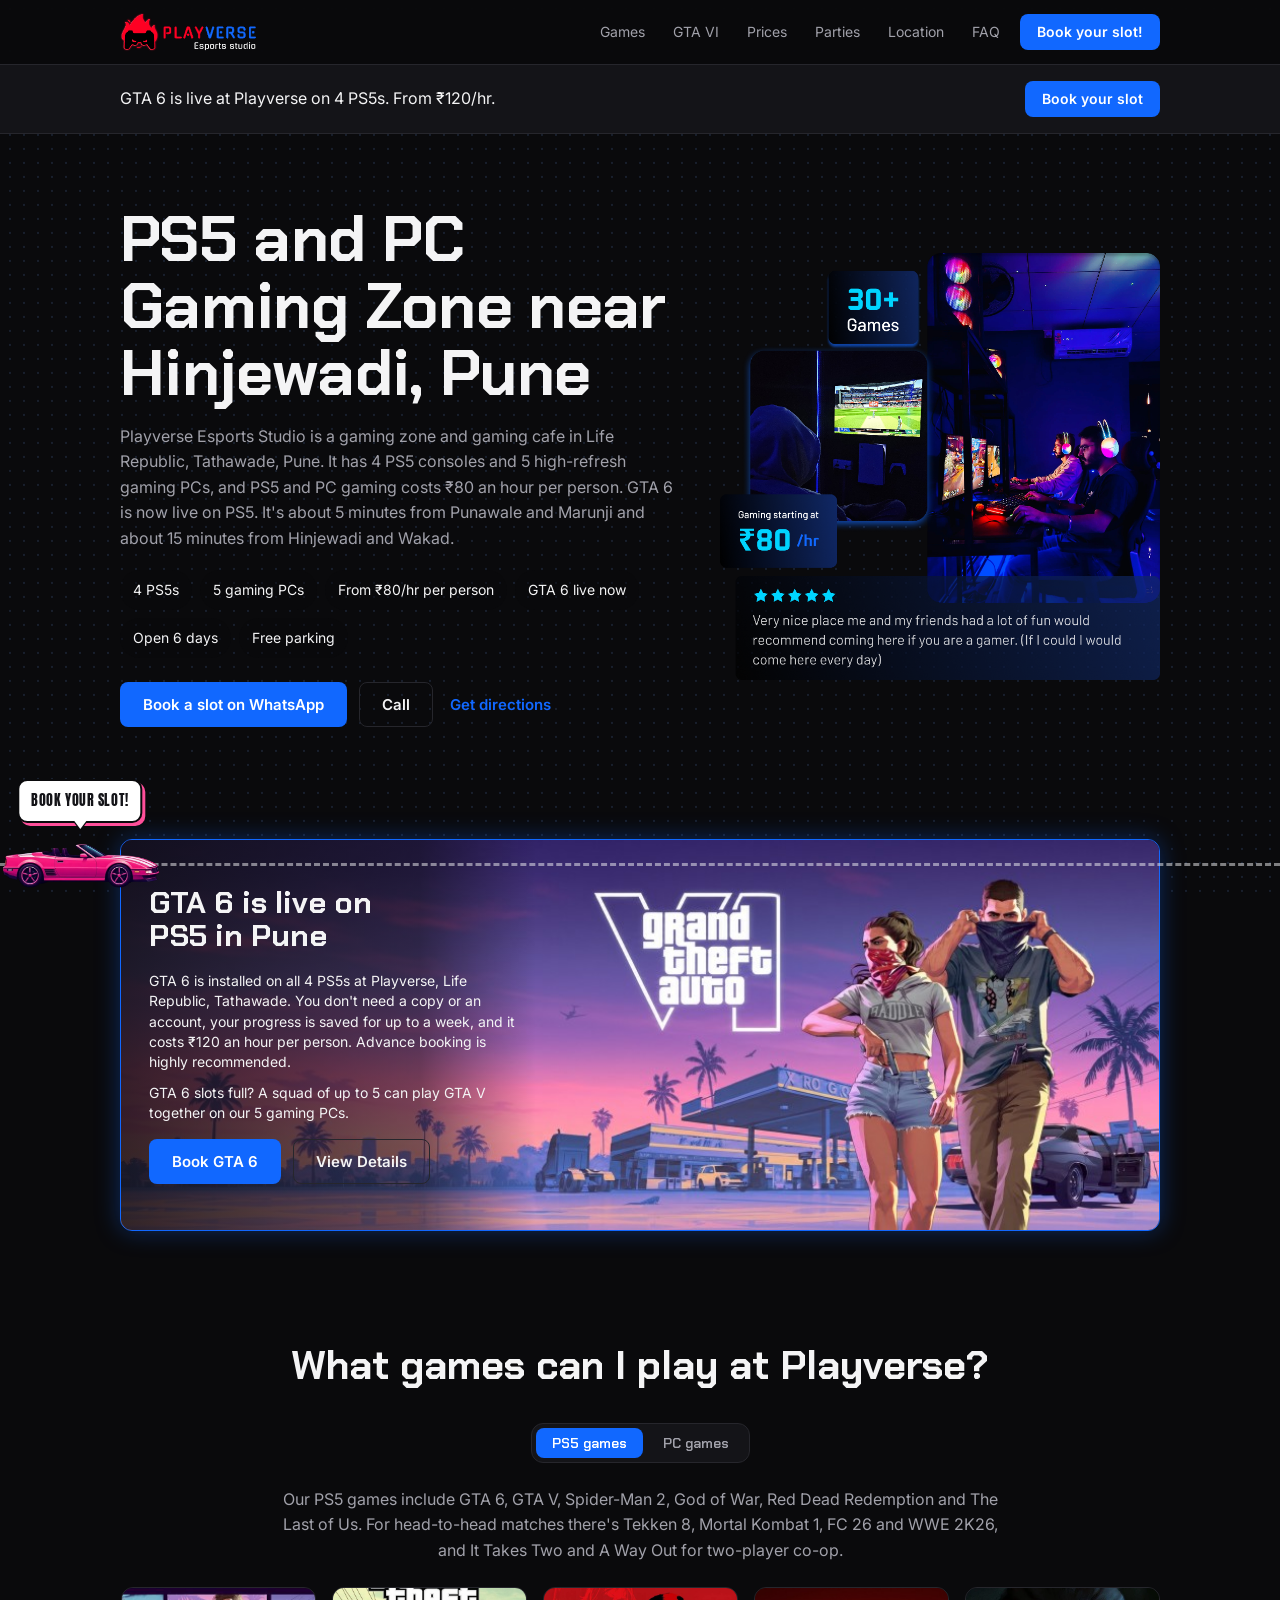
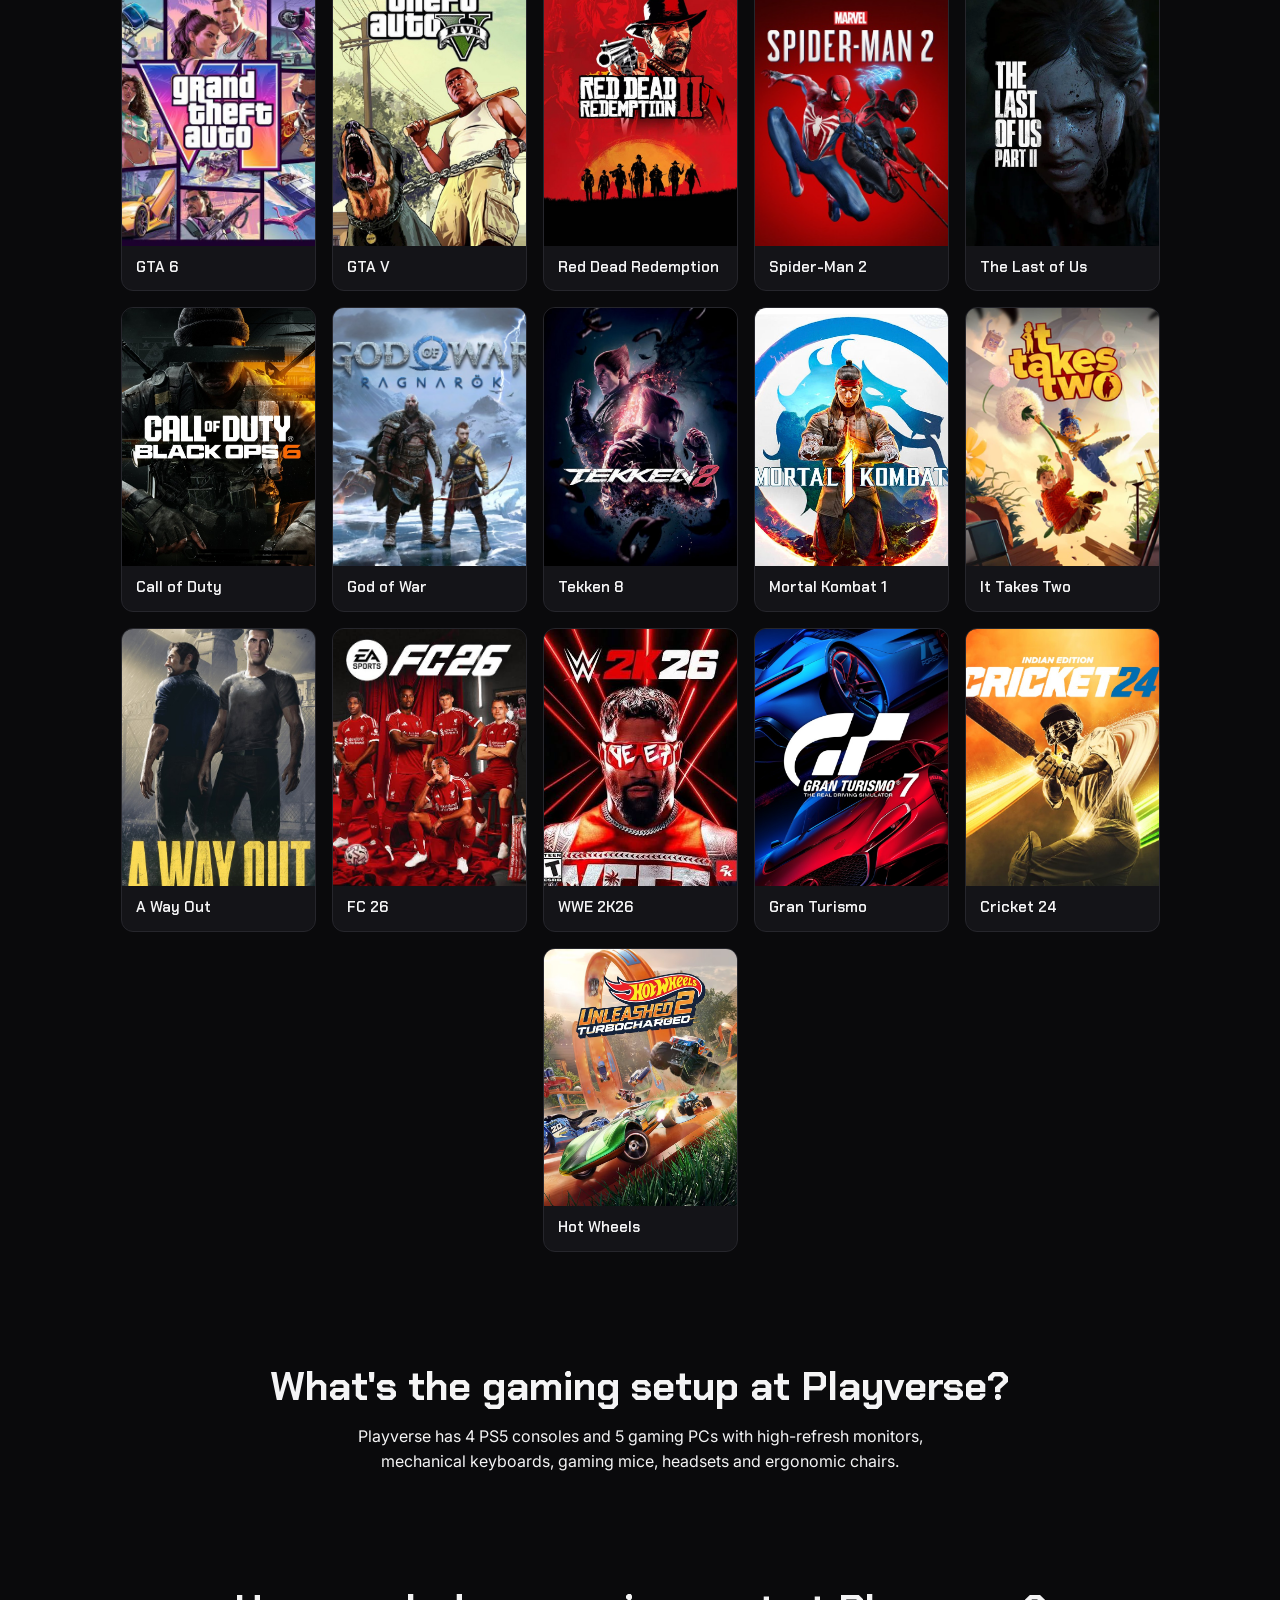
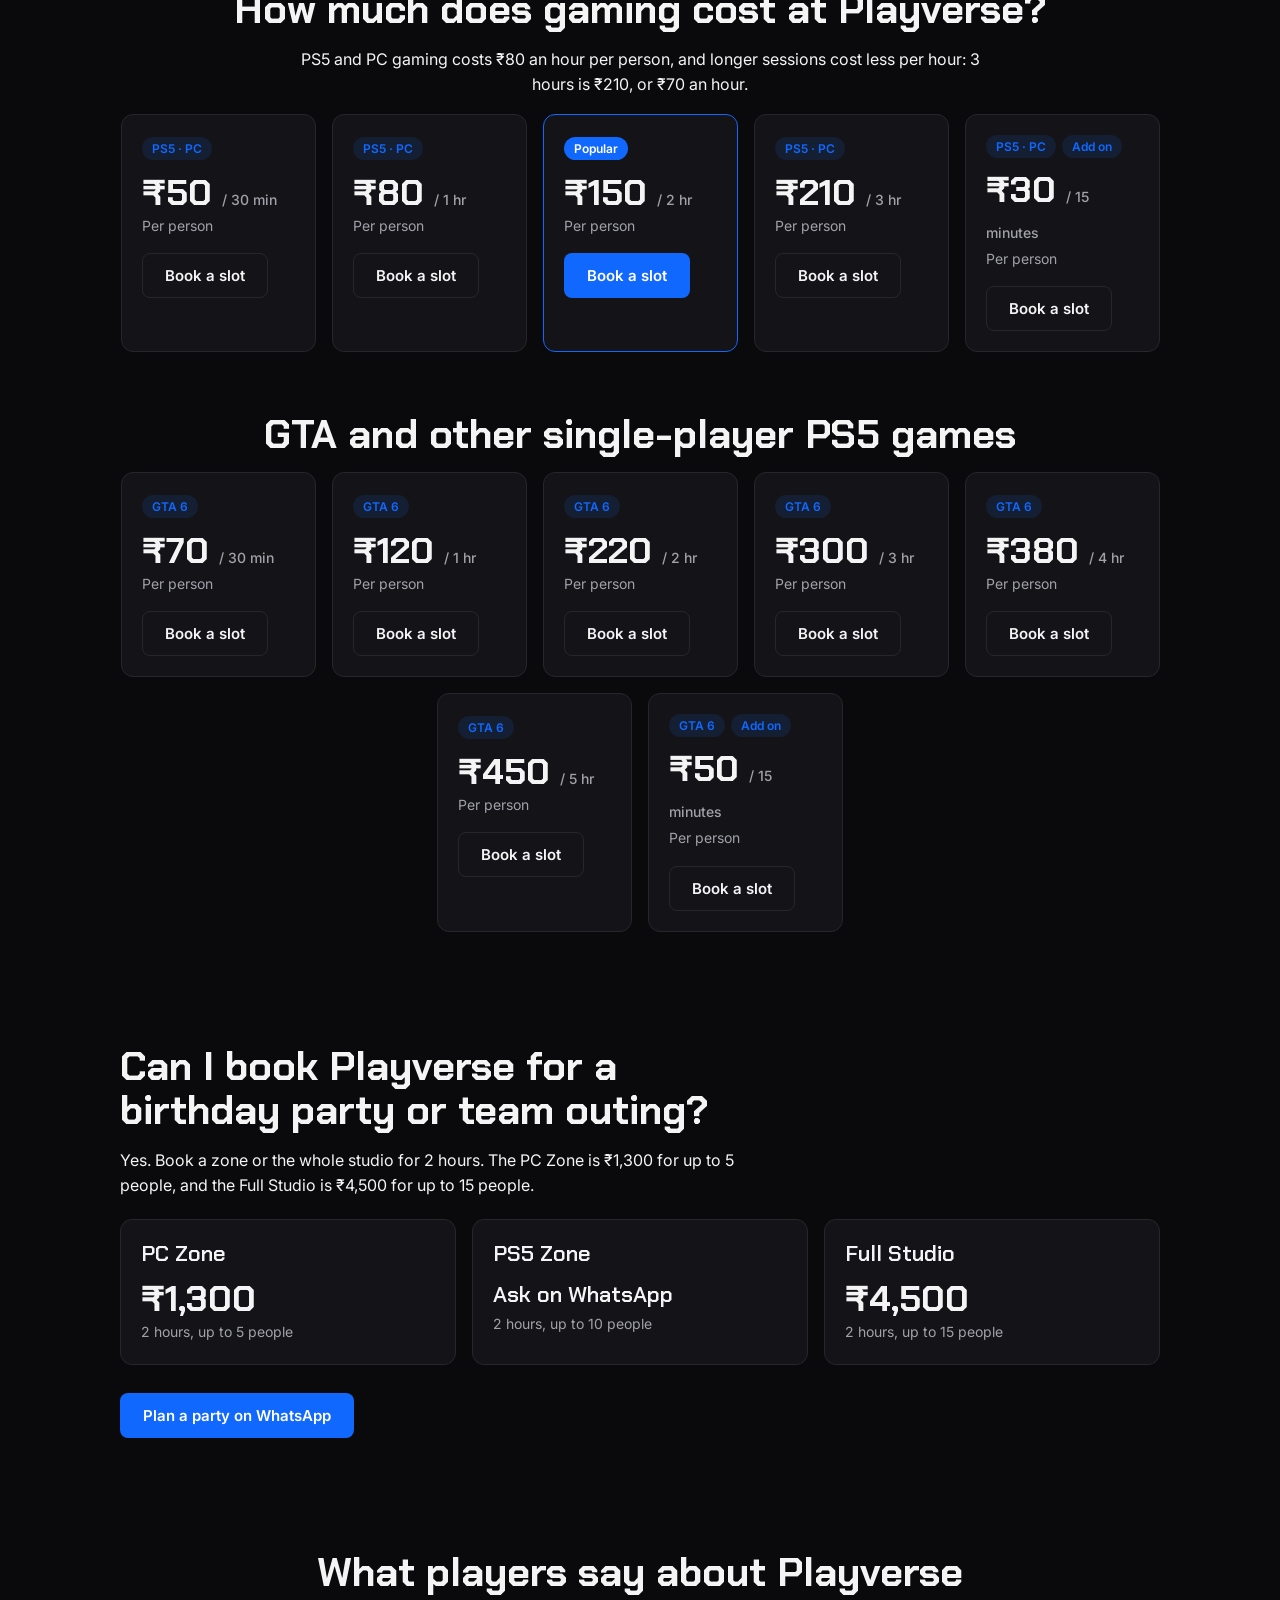
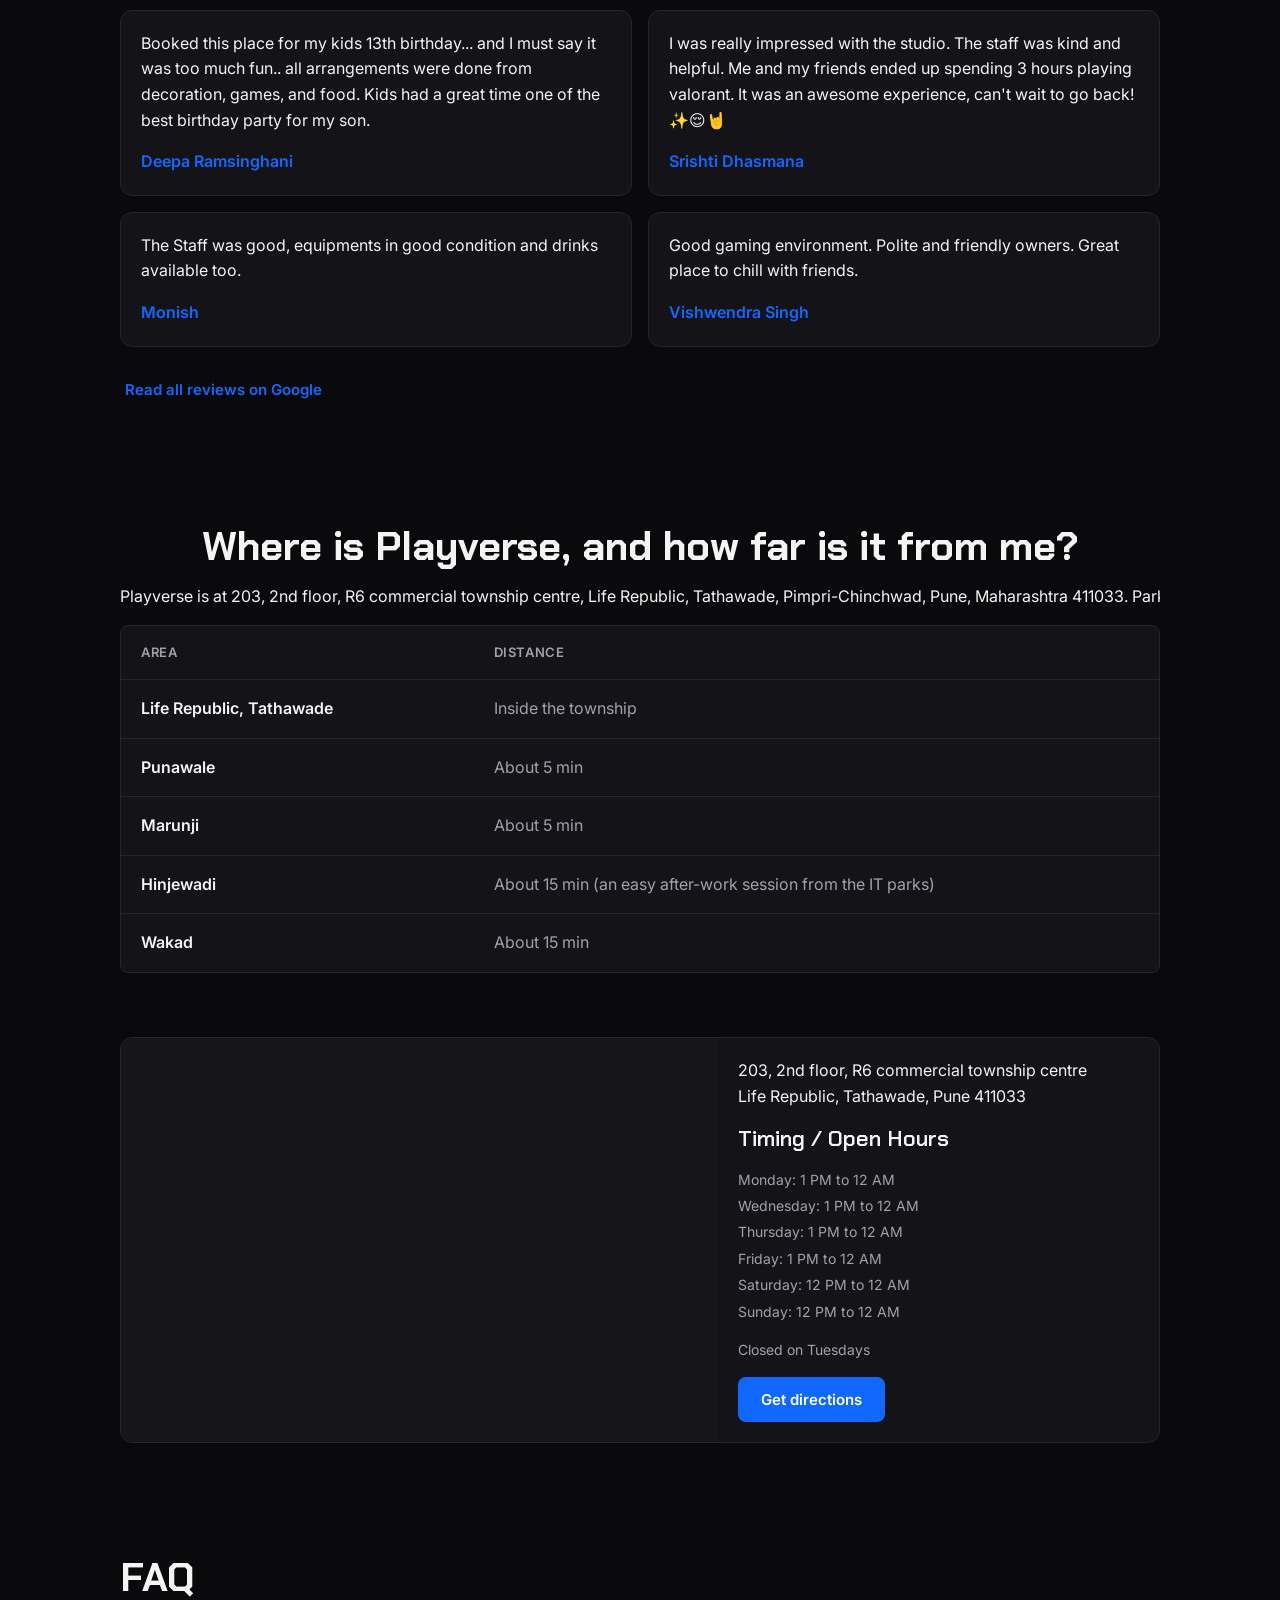
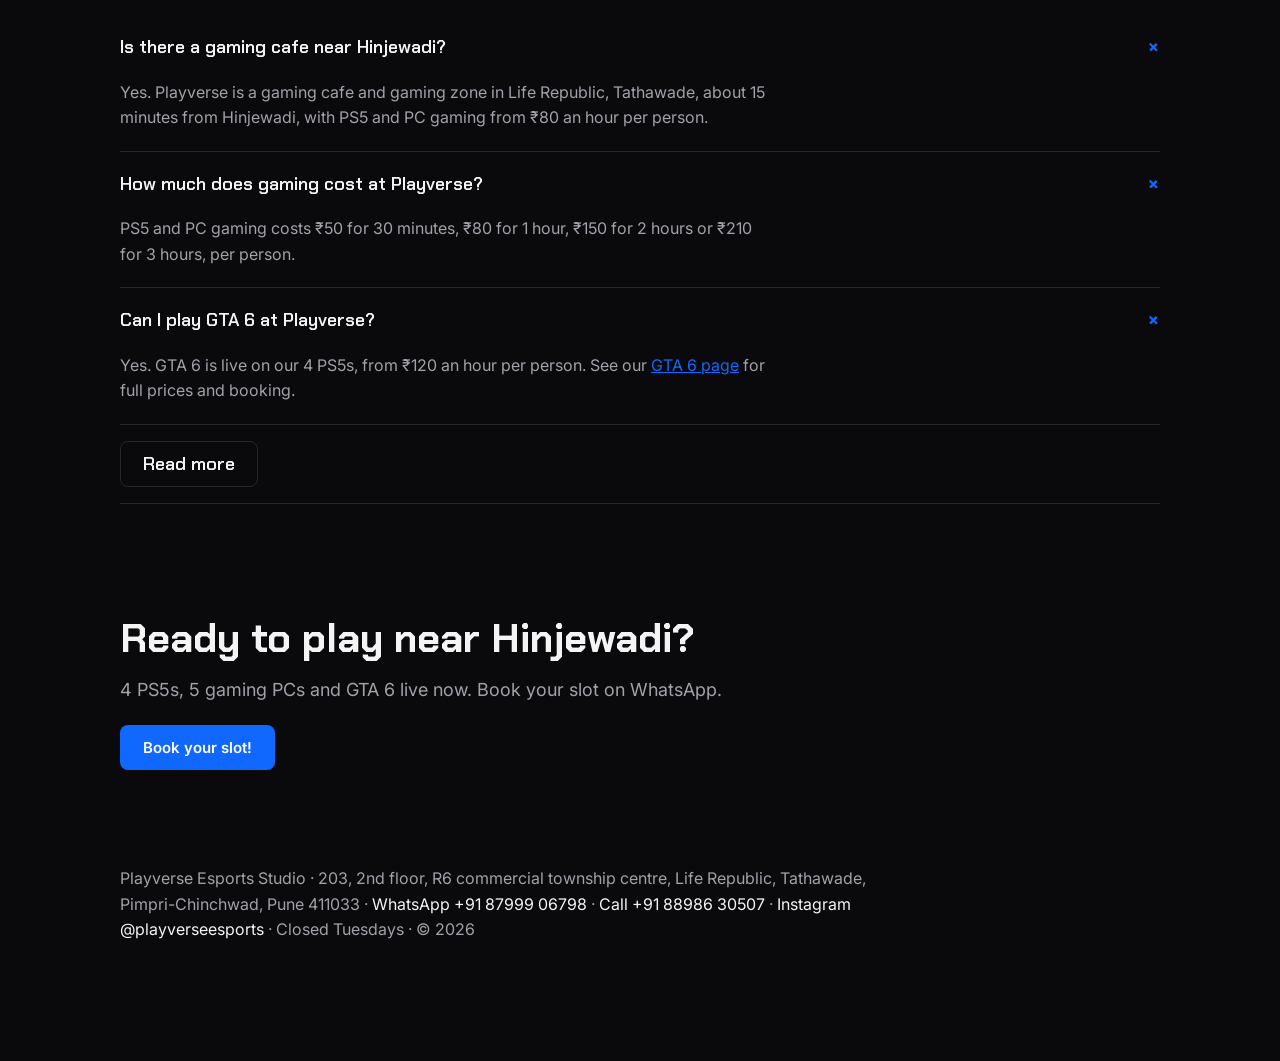
==== commit 4a6b9638: "Refresh the homepage copy and reuse the desktop car booking bubble. Co-authored-by: Cursor <cursorag" ====
--- a/new-site/index.html
+++ b/new-site/index.html
@@ -3,14 +3,15 @@
 <head>
   <meta charset="utf-8">
   <meta name="viewport" content="width=device-width, initial-scale=1">
-  <title>Gaming Zone &amp; Gaming Cafe near Hinjewadi, Pune | PS5, PC &amp; GTA 6 | Playverse</title>
-  <meta name="description" content="Gaming zone and gaming cafe at Life Republic, Tathawade, near Hinjewadi and Wakad. 4 PS5s and 5 gaming PCs from ₹80/hr per person, and GTA 6 from 1 PM on 19 Nov. Closed Tuesdays.">
+  <title>Gaming Zone &amp; Gaming Cafe near Hinjewadi, Pune | PS5 &amp; PC | Playverse</title>
+  <meta name="description" content="Gaming zone and gaming cafe in Life Republic, Tathawade: 4 PS5s and 5 gaming PCs from ₹80/hr per person, with GTA 6 now live. 5 min from Punawale and Marunji. Closed Tuesdays.">
   <link rel="canonical" href="https://www.playverseesports.in/">
   <meta name="theme-color" content="#0A0A0C">
   <link rel="preconnect" href="https://fonts.googleapis.com">
   <link rel="preconnect" href="https://fonts.gstatic.com" crossorigin>
-  <link href="https://fonts.googleapis.com/css2?family=Chakra+Petch:wght@500;600;700&family=Inter:wght@400;500;600&display=swap" rel="stylesheet">
-  <link rel="stylesheet" href="styles.css">
+  <link href="https://fonts.googleapis.com/css2?family=Anton&family=Chakra+Petch:wght@500;600;700&family=Inter:wght@400;500;600&display=swap" rel="stylesheet">
+  <link rel="stylesheet" href="styles.css?v=loc-table">
+  <link rel="stylesheet" href="car-ride.css">
   <script type="application/ld+json">
   {
     "@context": "https://schema.org",
@@ -22,6 +23,11 @@
         "url": "https://www.playverseesports.in/",
         "telephone": ["+91 87999 06798", "+91 88986 30507"],
         "priceRange": "₹50–₹450",
+        "sameAs": [
+          "https://www.instagram.com/playverseesports/",
+          "https://share.google/kca95g4atwMwxrsyq"
+        ],
+        "amenityFeature": { "@type": "LocationFeatureSpecification", "name": "Free parking", "value": true },
         "address": {
           "@type": "PostalAddress",
           "streetAddress": "203, 2nd floor, R6 commercial township centre, Life Republic, Tathawade, Pimpri-Chinchwad",
@@ -53,160 +59,82 @@
         "publisher": { "@id": "https://www.playverseesports.in/#business" }
       },
       {
+        "@type": "WebPage",
+        "@id": "https://www.playverseesports.in/#webpage",
+        "url": "https://www.playverseesports.in/",
+        "name": "PS5 and PC Gaming Zone near Hinjewadi, Pune",
+        "dateModified": "2026-11-21",
+        "isPartOf": { "@id": "https://www.playverseesports.in/#website" },
+        "about": { "@id": "https://www.playverseesports.in/#business" }
+      },
+      {
         "@type": "FAQPage",
         "@id": "https://www.playverseesports.in/#faq",
         "mainEntity": [
           {
             "@type": "Question",
-            "name": "Where can I play GTA 6 in Pune?",
-            "acceptedAnswer": {
-              "@type": "Answer",
-              "text": "At Playverse, Life Republic, Tathawade, on 4 PS5s from 1 PM on 19 November 2026."
-            }
-          },
-          {
-            "@type": "Question",
-            "name": "Can I play GTA 6 near Hinjewadi?",
-            "acceptedAnswer": {
-              "@type": "Answer",
-              "text": "Yes. Playverse is about 15 minutes from Hinjewadi, and GTA 6 costs from ₹120 an hour per person."
-            }
-          },
-          {
-            "@type": "Question",
             "name": "Is there a gaming cafe near Hinjewadi?",
-            "acceptedAnswer": {
-              "@type": "Answer",
-              "text": "Yes. Playverse is a gaming cafe and gaming zone about 15 minutes from Hinjewadi, with PS5 and PC gaming from ₹80 an hour per person."
-            }
+            "acceptedAnswer": { "@type": "Answer", "text": "Yes. Playverse is a gaming cafe and gaming zone in Life Republic, Tathawade, about 15 minutes from Hinjewadi, with PS5 and PC gaming from ₹80 an hour per person." }
+          },
+          {
+            "@type": "Question",
+            "name": "How much does gaming cost at Playverse?",
+            "acceptedAnswer": { "@type": "Answer", "text": "PS5 and PC gaming costs ₹50 for 30 minutes, ₹80 for 1 hour, ₹150 for 2 hours or ₹210 for 3 hours, per person." }
+          },
+          {
+            "@type": "Question",
+            "name": "Can I play GTA 6 at Playverse?",
+            "acceptedAnswer": { "@type": "Answer", "text": "Yes. GTA 6 is live on our 4 PS5s, from ₹120 an hour per person. See our GTA 6 page for full prices and booking." }
+          },
+          {
+            "@type": "Question",
+            "name": "Is there a gaming zone near Punawale or Marunji?",
+            "acceptedAnswer": { "@type": "Answer", "text": "Yes. Playverse is about 5 minutes from both Punawale and Marunji." }
           },
           {
             "@type": "Question",
             "name": "Can I play Valorant here?",
-            "acceptedAnswer": {
-              "@type": "Answer",
-              "text": "Yes, on our 5 high-refresh gaming PCs, from ₹80 an hour per person."
-            }
+            "acceptedAnswer": { "@type": "Answer", "text": "Yes, on our 5 high-refresh gaming PCs, from ₹80 an hour per person." }
+          },
+          {
+            "@type": "Question",
+            "name": "Which PS5 games can I play?",
+            "acceptedAnswer": { "@type": "Answer", "text": "GTA 6, GTA V, Spider-Man 2, God of War, Red Dead Redemption, The Last of Us, Tekken 8, Mortal Kombat 1, FC 26, WWE 2K26 and more." }
           },
           {
             "@type": "Question",
             "name": "Is Playverse a gaming zone or a gaming cafe?",
-            "acceptedAnswer": {
-              "@type": "Answer",
-              "text": "Both. We're a gaming studio with PS5 and PC zones and party bookings, and snacks are allowed."
-            }
-          },
-          {
-            "@type": "Question",
-            "name": "Where is Playverse?",
-            "acceptedAnswer": {
-              "@type": "Answer",
-              "text": "203, 2nd floor, R6 commercial township centre, Life Republic, Tathawade, Pimpri-Chinchwad, Pune 411033, close to Hinjewadi, Punawale and Wakad."
-            }
+            "acceptedAnswer": { "@type": "Answer", "text": "Both. We're a gaming studio with PS5 and PC zones and party bookings, and snacks are allowed." }
+          },
+          {
+            "@type": "Question",
+            "name": "Can friends play together?",
+            "acceptedAnswer": { "@type": "Answer", "text": "Yes. Squads of up to 5 can play together on our gaming PCs, or play co-op games like It Takes Two and A Way Out on PS5." }
+          },
+          {
+            "@type": "Question",
+            "name": "Do you host birthday parties?",
+            "acceptedAnswer": { "@type": "Answer", "text": "Yes. The PC Zone is ₹1,300 and the Full Studio is ₹4,500 for 2 hours." }
+          },
+          {
+            "@type": "Question",
+            "name": "How do I book?",
+            "acceptedAnswer": { "@type": "Answer", "text": "WhatsApp +91 87999 06798 with your date and time. Advance booking with full payment confirms your slot. You can also call +91 88986 30507." }
           },
           {
             "@type": "Question",
             "name": "What are your timings?",
-            "acceptedAnswer": {
-              "@type": "Answer",
-              "text": "Mon, Wed, Thu and Fri 1 PM–12 AM; Sat–Sun 12 PM–12 AM; closed Tuesdays."
-            }
-          },
-          {
-            "@type": "Question",
-            "name": "How much does gaming cost?",
-            "acceptedAnswer": {
-              "@type": "Answer",
-              "text": "PS5 and PC gaming is ₹80 an hour per person, or ₹50 for 30 minutes."
-            }
-          },
-          {
-            "@type": "Question",
-            "name": "When can I play GTA 6 (GTA VI) at Playverse?",
-            "acceptedAnswer": {
-              "@type": "Answer",
-              "text": "From 1 PM on 19 November 2026 on our 4 PS5s."
-            }
-          },
-          {
-            "@type": "Question",
-            "name": "How much does GTA 6 cost to play?",
-            "acceptedAnswer": {
-              "@type": "Answer",
-              "text": "From ₹120 an hour per person, or ₹70 for 30 minutes."
-            }
-          },
-          {
-            "@type": "Question",
-            "name": "Can I book a GTA VI slot?",
-            "acceptedAnswer": {
-              "@type": "Answer",
-              "text": "WhatsApp +91 87999 06798 to ask about slots."
-            }
-          },
-          {
-            "@type": "Question",
-            "name": "Do I need my own GTA VI copy or PlayStation account?",
-            "acceptedAnswer": {
-              "@type": "Answer",
-              "text": "No. Everything is set up, so just come in and play."
-            }
-          },
-          {
-            "@type": "Question",
-            "name": "Is my GTA VI progress saved?",
-            "acceptedAnswer": {
-              "@type": "Answer",
-              "text": "Yes, for up to a week."
-            }
-          },
-          {
-            "@type": "Question",
-            "name": "Which games can I play?",
-            "acceptedAnswer": {
-              "@type": "Answer",
-              "text": "PS5 games like GTA V, Spider-Man 2, Tekken 8, FC 26 and WWE 2K26, and PC games like Valorant, Counter-Strike, Fortnite and PUBG."
-            }
-          },
-          {
-            "@type": "Question",
-            "name": "Can we play together?",
-            "acceptedAnswer": {
-              "@type": "Answer",
-              "text": "Yes. Try co-op games like It Takes Two and A Way Out, or go head-to-head in Tekken 8, Mortal Kombat 1 or FC 26."
-            }
-          },
-          {
-            "@type": "Question",
-            "name": "Do you host birthday parties?",
-            "acceptedAnswer": {
-              "@type": "Answer",
-              "text": "Yes. Book a PC zone, PS5 zone or the full studio for 2 hours."
-            }
+            "acceptedAnswer": { "@type": "Answer", "text": "Mon, Wed, Thu and Fri 1 PM to 12 AM, and Sat and Sun 12 PM to 12 AM. We're closed on Tuesdays." }
           },
           {
             "@type": "Question",
             "name": "Is parking available?",
-            "acceptedAnswer": {
-              "@type": "Answer",
-              "text": "Yes, parking is free."
-            }
+            "acceptedAnswer": { "@type": "Answer", "text": "Yes, parking is free." }
           },
           {
             "@type": "Question",
             "name": "Can we bring or order food?",
-            "acceptedAnswer": {
-              "@type": "Answer",
-              "text": "Light snacks and drinks are allowed, and Swiggy and Zomato deliveries are fine."
-            }
-          },
-          {
-            "@type": "Question",
-            "name": "How do I book?",
-            "acceptedAnswer": {
-              "@type": "Answer",
-              "text": "WhatsApp +91 87999 06798 or call +91 88986 30507."
-            }
+            "acceptedAnswer": { "@type": "Answer", "text": "Light snacks and drinks are allowed, and Swiggy and Zomato deliveries are fine." }
           }
         ]
       }
@@ -216,6 +144,17 @@
 </head>
 <body id="top">
   <canvas class="dots-grid" aria-hidden="true"></canvas>
+  <div class="road road-v" aria-hidden="true"></div>
+  <div class="car car-top">
+    <img src="gta-6-hinjewadi-pune/images/car-top.webp" width="190" height="305" alt="">
+    <a class="car-bubble" href="https://wa.me/918799906798?text=Hi%20Playverse%2C%20I%27d%20like%20to%20book%20a%20slot." aria-label="Book your slot on WhatsApp"><span class="bubble-float">Book your slot!</span></a>
+  </div>
+  <div class="road road-h" aria-hidden="true"><span class="dash"></span></div>
+  <div class="car car-side">
+    <div class="car-bob"><img data-src="gta-6-hinjewadi-pune/images/car-side.webp" width="580" height="236" alt=""></div>
+    <span class="park-sign" aria-hidden="true">P</span>
+    <a class="car-bubble" href="https://wa.me/918799906798?text=Hi%20Playverse%2C%20I%27d%20like%20to%20book%20a%20slot." aria-label="Book your slot on WhatsApp"><span class="bubble-float">Book your slot!</span></a>
+  </div>
   <nav class="nav" aria-label="Primary">
     <div class="wrap nav-wrap">
       <a class="logo" href="#top"><img src="images/logo.png" width="265" height="78" alt="Playverse Esports Studio"></a>
@@ -230,35 +169,14 @@
         <a href="#location">Location</a>
         <a href="#faq">FAQ</a>
       </div>
-      <a class="btn btn-primary btn-sm nav-wa" href="https://wa.me/918799906798?text=Hi%20Playverse%2C%20I%27d%20like%20to%20book%20a%20slot.">Book a slot</a>
+      <a class="btn btn-primary btn-sm nav-wa" href="https://wa.me/918799906798?text=Hi%20Playverse%2C%20I%27d%20like%20to%20book%20a%20slot.">Book your slot!</a>
     </div>
   </nav>
 
-  <div class="strip" role="region" aria-label="GTA VI launch">
+  <div class="strip" role="region" aria-label="GTA 6 is live">
     <div class="wrap strip-inner">
-      <div class="strip-lead" id="gta-strip-copy">
-        <p id="gta-strip-line">GTA 6 arrives at Playverse in</p>
-        <div class="ticker" id="gta-ticker">
-          <div class="tick">
-            <span class="tick-num" id="gta-days">00</span>
-            days
-          </div>
-          <div class="tick">
-            <span class="tick-num" id="gta-hours">00</span>
-            hours
-          </div>
-          <div class="tick">
-            <span class="tick-num" id="gta-mins">00</span>
-            min
-          </div>
-          <div class="tick">
-            <span class="tick-num" id="gta-secs">00</span>
-            sec
-          </div>
-        </div>
-      </div>
-      <noscript><p>GTA 6 goes live at Playverse at 1 PM on 19 Nov, on 4 PS5s. Book a slot.</p></noscript>
-      <a class="btn btn-primary btn-sm" href="https://wa.me/918799906798?text=Hi%20Playverse%2C%20I%27d%20like%20to%20book%20a%20GTA%20VI%20slot.">Book a slot</a>
+      <p>GTA 6 is live at Playverse on 4 PS5s. From ₹120/hr.</p>
+      <a class="btn btn-primary btn-sm" href="gta-6-hinjewadi-pune/">Book your slot</a>
     </div>
   </div>
 
@@ -267,15 +185,22 @@
       <div class="wrap hero-grid">
         <div class="hero-copy">
           <h1>PS5 and PC Gaming Zone near Hinjewadi, Pune</h1>
-          <p class="lead">Playverse Esports Studio is a gaming zone and gaming cafe at Life Republic, Tathawade, close to Hinjewadi, Punawale and Wakad. Our gaming studio has 4 PS5 consoles and 5 high-refresh gaming PCs. Bring your squad for a session or book the whole studio for a party.</p>
-          <p class="small">Gaming PCs and PS5s • Starting ₹80/hr/person • GTA 6 from 19th November • Open 6 days</p>
+          <p class="lead">Playverse Esports Studio is a gaming zone and gaming cafe in Life Republic, Tathawade, Pune. It has 4 PS5 consoles and 5 high-refresh gaming PCs, and PS5 and PC gaming costs ₹80 an hour per person. GTA 6 is now live on PS5. It's about 5 minutes from Punawale and Marunji and about 15 minutes from Hinjewadi and Wakad.</p>
+          <ul class="facts-chips">
+            <li>4 PS5s</li>
+            <li>5 gaming PCs</li>
+            <li>From ₹80/hr per person</li>
+            <li>GTA 6 live now</li>
+            <li>Open 6 days</li>
+            <li>Free parking</li>
+          </ul>
           <div class="row">
-            <a class="btn btn-primary" href="https://wa.me/918799906798?text=Hi%20Playverse%2C%20I%27d%20like%20to%20book%20a%20slot.">Book a slot</a>
+            <a class="btn btn-primary" href="https://wa.me/918799906798?text=Hi%20Playverse%2C%20I%27d%20like%20to%20book%20a%20slot.">Book a slot on WhatsApp</a>
             <a class="btn btn-ghost" href="tel:+918898630507">Call</a>
             <a class="btn btn-text" href="https://share.google/kca95g4atwMwxrsyq">Get directions</a>
           </div>
         </div>
-        <img class="hero-art" src="images/hero-studio.png" width="819" height="796" alt="Playverse PS5 and PC stations" fetchpriority="high">
+        <img class="hero-art" src="images/hero-studio.png" width="819" height="796" alt="PS5 and gaming PC setup at Playverse gaming cafe, Life Republic, Tathawade" fetchpriority="high">
       </div>
     </header>
 
@@ -284,11 +209,12 @@
         <article class="card feat gta-feature">
           <img class="gta-bg" src="images/gta-vi.jpg" width="1024" height="384" alt="">
           <div class="gta-copy">
-            <h2>Play GTA 6 on PS5 in Pune, from 19 Nov</h2>
-            <p>GTA 6 goes live at Playverse at 1 PM on Thursday, 19 Nov 2026 at Life Republic, Tathawade, about 15 minutes from Hinjewadi and Wakad. Book your slot or just walk in and play. Starting from ₹120 an hour per person.</p>
+            <h2>GTA 6 is live on PS5 in Pune</h2>
+            <p>GTA 6 is installed on all 4 PS5s at Playverse, Life Republic, Tathawade. You don't need a copy or an account, your progress is saved for up to a week, and it costs ₹120 an hour per person. Advance booking is highly recommended.</p>
+            <p>GTA 6 slots full? A squad of up to 5 can play GTA V together on our 5 gaming PCs.</p>
             <div class="row">
-              <a class="btn btn-primary" href="https://wa.me/918799906798?text=Hi%20Playverse%2C%20I%27d%20like%20to%20ask%20about%20GTA%20VI%20slots.">Book GTA VI slot</a>
-              <a class="btn btn-ghost" href="/gta-6-hinjewadi-pune/">View more</a>
+              <a class="btn btn-primary" href="https://wa.me/918799906798?text=Hi%20Playverse%2C%20I%27d%20like%20to%20book%20GTA%206.%20Date%2C%20time%20and%20players%3A%20">Book GTA 6</a>
+              <a class="btn btn-ghost" href="gta-6-hinjewadi-pune/">View Details</a>
             </div>
           </div>
         </article>
@@ -297,91 +223,98 @@
 
     <section class="k" id="games">
       <div class="wrap">
-        <h2>Games at Playverse</h2>
+        <h2>What games can I play at Playverse?</h2>
         <div role="tablist" class="tabs tabs-box" aria-label="Game platform">
-          <a role="tab" class="tab tab-active" id="tab-ps" href="#games" aria-selected="true" aria-controls="games-ps">PS games</a>
+          <a role="tab" class="tab tab-active" id="tab-ps" href="#games" aria-selected="true" aria-controls="games-ps">PS5 games</a>
           <a role="tab" class="tab" id="tab-pc" href="#games" aria-selected="false" aria-controls="games-pc">PC games</a>
         </div>
-        <div class="grid games" id="games-ps" role="tabpanel" aria-labelledby="tab-ps">
-          <article class="card"><div class="thumb"><img src="images/games/gta-vi.jpg" alt=""></div><div class="pad"><p class="game-name">GTA 6 <span class="tag">From 19 Nov</span></p></div></article>
-          <article class="card"><div class="thumb"><img src="images/games/gta-v.jpg" alt=""></div><div class="pad"><p class="game-name">GTA V</p></div></article>
-          <article class="card"><div class="thumb"><img src="images/games/red-dead.jpg" alt=""></div><div class="pad"><p class="game-name">Red Dead Redemption</p></div></article>
-          <article class="card"><div class="thumb"><img src="images/games/spider-man-2.jpg" alt=""></div><div class="pad"><p class="game-name">Spider-Man 2</p></div></article>
-          <article class="card"><div class="thumb"><img src="images/games/last-of-us.webp" alt=""></div><div class="pad"><p class="game-name">The Last of Us</p></div></article>
-          <article class="card"><div class="thumb"><img src="images/games/call-of-duty.jpg" alt=""></div><div class="pad"><p class="game-name">Call of Duty</p></div></article>
-          <article class="card"><div class="thumb"><img src="images/games/god-of-war.jpg" alt=""></div><div class="pad"><p class="game-name">God of War</p></div></article>
-          <article class="card"><div class="thumb"><img src="images/games/tekken-8.jpg" alt=""></div><div class="pad"><p class="game-name">Tekken 8</p></div></article>
-          <article class="card"><div class="thumb"><img src="images/games/mortal-kombat-1.jpg" alt=""></div><div class="pad"><p class="game-name">Mortal Kombat 1</p></div></article>
-          <article class="card"><div class="thumb"><img src="images/games/it-takes-two.png" alt=""></div><div class="pad"><p class="game-name">It Takes Two</p></div></article>
-          <article class="card"><div class="thumb"><img src="images/games/a-way-out.jpg" alt=""></div><div class="pad"><p class="game-name">A Way Out</p></div></article>
-          <article class="card"><div class="thumb"><img src="images/games/fc-26.jpg" alt=""></div><div class="pad"><p class="game-name">FC 26</p></div></article>
-          <article class="card"><div class="thumb"><img src="images/games/wwe-2k26.jpg" alt=""></div><div class="pad"><p class="game-name">WWE 2K26</p></div></article>
-          <article class="card"><div class="thumb"><img src="images/games/gran-turismo.jpg" alt=""></div><div class="pad"><p class="game-name">Gran Turismo</p></div></article>
-          <article class="card"><div class="thumb"><img src="images/games/cricket-24.png" alt=""></div><div class="pad"><p class="game-name">Cricket 24</p></div></article>
-          <article class="card"><div class="thumb"><img src="images/games/hot-wheels.png" alt=""></div><div class="pad"><p class="game-name">Hot Wheels</p></div></article>
-        </div>
-        <div class="grid games" id="games-pc" role="tabpanel" aria-labelledby="tab-pc" hidden>
-          <article class="card"><div class="thumb">Valorant</div><div class="pad"><p class="game-name">Valorant</p></div></article>
-          <article class="card"><div class="thumb">Counter-Strike</div><div class="pad"><p class="game-name">Counter-Strike</p></div></article>
-          <article class="card"><div class="thumb"><img src="images/games/gta-v.jpg" alt=""></div><div class="pad"><p class="game-name">GTA V</p></div></article>
-          <article class="card"><div class="thumb"><img src="images/games/call-of-duty.jpg" alt=""></div><div class="pad"><p class="game-name">Call of Duty</p></div></article>
-          <article class="card"><div class="thumb">PUBG</div><div class="pad"><p class="game-name">PUBG: Battlegrounds</p></div></article>
-          <article class="card"><div class="thumb">Fortnite</div><div class="pad"><p class="game-name">Fortnite</p></div></article>
-          <article class="card"><div class="thumb">Apex Legends</div><div class="pad"><p class="game-name">Apex Legends</p></div></article>
-          <article class="card"><div class="thumb">Dota</div><div class="pad"><p class="game-name">Dota</p></div></article>
+        <div class="games-panel" id="games-ps" role="tabpanel" aria-labelledby="tab-ps">
+          <p class="games-intro">Our PS5 games include GTA 6, GTA V, Spider-Man 2, God of War, Red Dead Redemption and The Last of Us. For head-to-head matches there's Tekken 8, Mortal Kombat 1, FC 26 and WWE 2K26, and It Takes Two and A Way Out for two-player co-op.</p>
+          <div class="grid games">
+          <article class="card"><div class="thumb"><img src="images/games/gta-vi.jpg" alt="GTA 6 on PS5 at Playverse gaming zone, Pune"></div><div class="pad"><p class="game-name">GTA 6</p></div></article>
+          <article class="card"><div class="thumb"><img src="images/games/gta-v.jpg" alt="GTA V on PS5 at Playverse gaming zone, Pune"></div><div class="pad"><p class="game-name">GTA V</p></div></article>
+          <article class="card"><div class="thumb"><img src="images/games/red-dead.jpg" alt="Red Dead Redemption on PS5 at Playverse gaming zone, Pune"></div><div class="pad"><p class="game-name">Red Dead Redemption</p></div></article>
+          <article class="card"><div class="thumb"><img src="images/games/spider-man-2.jpg" alt="Spider-Man 2 on PS5 at Playverse gaming zone, Pune"></div><div class="pad"><p class="game-name">Spider-Man 2</p></div></article>
+          <article class="card"><div class="thumb"><img src="images/games/last-of-us.webp" alt="The Last of Us on PS5 at Playverse gaming zone, Pune"></div><div class="pad"><p class="game-name">The Last of Us</p></div></article>
+          <article class="card"><div class="thumb"><img src="images/games/call-of-duty.jpg" alt="Call of Duty on PS5 at Playverse gaming zone, Pune"></div><div class="pad"><p class="game-name">Call of Duty</p></div></article>
+          <article class="card"><div class="thumb"><img src="images/games/god-of-war.jpg" alt="God of War on PS5 at Playverse gaming zone, Pune"></div><div class="pad"><p class="game-name">God of War</p></div></article>
+          <article class="card"><div class="thumb"><img src="images/games/tekken-8.jpg" alt="Tekken 8 on PS5 at Playverse gaming zone, Pune"></div><div class="pad"><p class="game-name">Tekken 8</p></div></article>
+          <article class="card"><div class="thumb"><img src="images/games/mortal-kombat-1.jpg" alt="Mortal Kombat 1 on PS5 at Playverse gaming zone, Pune"></div><div class="pad"><p class="game-name">Mortal Kombat 1</p></div></article>
+          <article class="card"><div class="thumb"><img src="images/games/it-takes-two.png" alt="It Takes Two on PS5 at Playverse gaming zone, Pune"></div><div class="pad"><p class="game-name">It Takes Two</p></div></article>
+          <article class="card"><div class="thumb"><img src="images/games/a-way-out.jpg" alt="A Way Out on PS5 at Playverse gaming zone, Pune"></div><div class="pad"><p class="game-name">A Way Out</p></div></article>
+          <article class="card"><div class="thumb"><img src="images/games/fc-26.jpg" alt="FC 26 on PS5 at Playverse gaming zone, Pune"></div><div class="pad"><p class="game-name">FC 26</p></div></article>
+          <article class="card"><div class="thumb"><img src="images/games/wwe-2k26.jpg" alt="WWE 2K26 on PS5 at Playverse gaming zone, Pune"></div><div class="pad"><p class="game-name">WWE 2K26</p></div></article>
+          <article class="card"><div class="thumb"><img src="images/games/gran-turismo.jpg" alt="Gran Turismo on PS5 at Playverse gaming zone, Pune"></div><div class="pad"><p class="game-name">Gran Turismo</p></div></article>
+          <article class="card"><div class="thumb"><img src="images/games/cricket-24.png" alt="Cricket 24 on PS5 at Playverse gaming zone, Pune"></div><div class="pad"><p class="game-name">Cricket 24</p></div></article>
+          <article class="card"><div class="thumb"><img src="images/games/hot-wheels.png" alt="Hot Wheels on PS5 at Playverse gaming zone, Pune"></div><div class="pad"><p class="game-name">Hot Wheels</p></div></article>
+          </div>
+        </div>
+        <div class="games-panel" id="games-pc" role="tabpanel" aria-labelledby="tab-pc" hidden>
+          <p class="games-intro">Our PC games include Valorant, Counter-Strike, PUBG, Fortnite, Apex Legends, Call of Duty and GTA V on high-refresh monitors, so Valorant and CS players get smooth, competitive frame rates.</p>
+          <div class="grid games">
+          <article class="card"><div class="thumb"><img src="images/games/valorant.jpg" alt="Valorant on PC at Playverse, Pune"></div><div class="pad"><p class="game-name">Valorant</p></div></article>
+          <article class="card"><div class="thumb"><img src="images/games/counter-strike.jpg" alt="Counter-Strike on PC at Playverse, Pune"></div><div class="pad"><p class="game-name">Counter-Strike</p></div></article>
+          <article class="card"><div class="thumb"><img src="images/games/gta-v.jpg" alt="GTA V on PC at Playverse, Pune"></div><div class="pad"><p class="game-name">GTA V</p></div></article>
+          <article class="card"><div class="thumb"><img src="images/games/call-of-duty.jpg" alt="Call of Duty on PC at Playverse, Pune"></div><div class="pad"><p class="game-name">Call of Duty</p></div></article>
+          <article class="card"><div class="thumb"><img src="images/games/pubg.jpg" alt="PUBG on PC at Playverse, Pune"></div><div class="pad"><p class="game-name">PUBG: Battlegrounds</p></div></article>
+          <article class="card"><div class="thumb"><img src="images/games/fortnite.jpg" alt="Fortnite on PC at Playverse, Pune"></div><div class="pad"><p class="game-name">Fortnite</p></div></article>
+          <article class="card"><div class="thumb"><img src="images/games/apex-legends.png" alt="Apex Legends on PC at Playverse, Pune"></div><div class="pad"><p class="game-name">Apex Legends</p></div></article>
+          <article class="card"><div class="thumb"><img src="images/games/dota.jpg" alt="Dota on PC at Playverse, Pune"></div><div class="pad"><p class="game-name">Dota</p></div></article>
           <article class="card"><div class="thumb">Free Fire</div><div class="pad"><p class="game-name">Free Fire</p></div></article>
-          <article class="card"><div class="thumb">Roblox</div><div class="pad"><p class="game-name">Roblox</p></div></article>
-          <article class="card"><div class="thumb">Need for Speed</div><div class="pad"><p class="game-name">Need for Speed</p></div></article>
+          <article class="card"><div class="thumb"><img src="images/games/roblox.png" alt="Roblox on PC at Playverse, Pune"></div><div class="pad"><p class="game-name">Roblox</p></div></article>
+          <article class="card"><div class="thumb"><img src="images/games/nfs.png" alt="Need for Speed on PC at Playverse, Pune"></div><div class="pad"><p class="game-name">Need for Speed</p></div></article>
+          </div>
         </div>
       </div>
     </section>
 
     <section class="k" id="setup">
       <div class="wrap">
-        <h2>Our Setup</h2>
-        <p class="setup-copy">4 PS5 consoles and 5 gaming PCs with high-refresh monitors, mechanical keyboards, gaming mice, headsets and ergonomic chairs.</p>
+        <h2>What's the gaming setup at Playverse?</h2>
+        <p class="setup-copy">Playverse has 4 PS5 consoles and 5 gaming PCs with high-refresh monitors, mechanical keyboards, gaming mice, headsets and ergonomic chairs.</p>
       </div>
     </section>
 
     <section class="k" id="prices">
       <div class="wrap">
-        <h2>PC and PS 5 gaming pricing</h2>
+        <h2>How much does gaming cost at Playverse?</h2>
+        <p class="intro-line">PS5 and PC gaming costs ₹80 an hour per person, and longer sessions cost less per hour: 3 hours is ₹210, or ₹70 an hour.</p>
         <div class="grid prices">
           <article class="card"><div class="pad"><span class="tag">PS5 · PC</span><p class="price">₹50 <small>/ 30 min</small></p><p class="small">Per person</p><a class="btn btn-ghost" href="https://wa.me/918799906798?text=Hi%20Playverse%2C%20I%27d%20like%20to%20book%2030%20minutes%20on%20PS5%20or%20PC.">Book a slot</a></div></article>
           <article class="card"><div class="pad"><span class="tag">PS5 · PC</span><p class="price">₹80 <small>/ 1 hr</small></p><p class="small">Per person</p><a class="btn btn-ghost" href="https://wa.me/918799906798?text=Hi%20Playverse%2C%20I%27d%20like%20to%20book%201%20hour%20on%20PS5%20or%20PC.">Book a slot</a></div></article>
           <article class="card pick"><div class="pad"><span class="tag live">Popular</span><p class="price">₹150 <small>/ 2 hr</small></p><p class="small">Per person</p><a class="btn btn-primary" href="https://wa.me/918799906798?text=Hi%20Playverse%2C%20I%27d%20like%20to%20book%202%20hours%20on%20PS5%20or%20PC.">Book a slot</a></div></article>
           <article class="card"><div class="pad"><span class="tag">PS5 · PC</span><p class="price">₹210 <small>/ 3 hr</small></p><p class="small">Per person</p><a class="btn btn-ghost" href="https://wa.me/918799906798?text=Hi%20Playverse%2C%20I%27d%20like%20to%20book%203%20hours%20on%20PS5%20or%20PC.">Book a slot</a></div></article>
-          <article class="card"><div class="pad"><span class="tag">PS5 · PC</span><p class="price">₹30 <small>/ extra 15 min</small></p><p class="small">Per person</p><a class="btn btn-ghost" href="https://wa.me/918799906798?text=Hi%20Playverse%2C%20I%27d%20like%20to%20add%2015%20minutes%20on%20PS5%20or%20PC.">Book a slot</a></div></article>
-        </div>
-        <h2 class="group-title">GTA VI</h2>
+          <article class="card"><div class="pad"><span class="tags"><span class="tag">PS5 · PC</span><span class="tag">Add on</span></span><p class="price">₹30 <small>/ 15 minutes</small></p><p class="small">Per person</p><a class="btn btn-ghost" href="https://wa.me/918799906798?text=Hi%20Playverse%2C%20I%27d%20like%20to%20add%2015%20minutes%20on%20PS5%20or%20PC.">Book a slot</a></div></article>
+        </div>
+        <h2 class="group-title">GTA and other single-player PS5 games</h2>
         <div class="grid prices">
-          <article class="card"><div class="pad"><span class="tag">GTA VI</span><p class="price">₹70 <small>/ 30 min</small></p><p class="small">Per person</p><a class="btn btn-ghost" href="https://wa.me/918799906798?text=Hi%20Playverse%2C%20I%27d%20like%20to%20book%20GTA%20VI%20for%2030%20minutes.">Book a slot</a></div></article>
-          <article class="card"><div class="pad"><span class="tag">GTA VI</span><p class="price">₹120 <small>/ 1 hr</small></p><p class="small">Per person</p><a class="btn btn-ghost" href="https://wa.me/918799906798?text=Hi%20Playverse%2C%20I%27d%20like%20to%20book%20GTA%20VI%20for%201%20hour.">Book a slot</a></div></article>
-          <article class="card"><div class="pad"><span class="tag">GTA VI</span><p class="price">₹220 <small>/ 2 hr</small></p><p class="small">Per person</p><a class="btn btn-ghost" href="https://wa.me/918799906798?text=Hi%20Playverse%2C%20I%27d%20like%20to%20book%20GTA%20VI%20for%202%20hours.">Book a slot</a></div></article>
-          <article class="card"><div class="pad"><span class="tag">GTA VI</span><p class="price">₹300 <small>/ 3 hr</small></p><p class="small">Per person</p><a class="btn btn-ghost" href="https://wa.me/918799906798?text=Hi%20Playverse%2C%20I%27d%20like%20to%20book%20GTA%20VI%20for%203%20hours.">Book a slot</a></div></article>
-          <article class="card"><div class="pad"><span class="tag">GTA VI</span><p class="price">₹380 <small>/ 4 hr</small></p><p class="small">Per person</p><a class="btn btn-ghost" href="https://wa.me/918799906798?text=Hi%20Playverse%2C%20I%27d%20like%20to%20book%20GTA%20VI%20for%204%20hours.">Book a slot</a></div></article>
-          <article class="card"><div class="pad"><span class="tag">GTA VI</span><p class="price">₹450 <small>/ 5 hr</small></p><p class="small">Per person</p><a class="btn btn-ghost" href="https://wa.me/918799906798?text=Hi%20Playverse%2C%20I%27d%20like%20to%20book%20GTA%20VI%20for%205%20hours.">Book a slot</a></div></article>
-          <article class="card"><div class="pad"><span class="tag">GTA VI</span><p class="price">₹50 <small>/ extra 15 min</small></p><p class="small">Per person</p><a class="btn btn-ghost" href="https://wa.me/918799906798?text=Hi%20Playverse%2C%20I%27d%20like%20to%20add%2015%20minutes%20on%20GTA%20VI.">Book a slot</a></div></article>
+          <article class="card"><div class="pad"><span class="tag">GTA 6</span><p class="price">₹70 <small>/ 30 min</small></p><p class="small">Per person</p><a class="btn btn-ghost" href="https://wa.me/918799906798?text=Hi%20Playverse%2C%20I%27d%20like%20to%20book%20GTA%206%20for%2030%20minutes.">Book a slot</a></div></article>
+          <article class="card"><div class="pad"><span class="tag">GTA 6</span><p class="price">₹120 <small>/ 1 hr</small></p><p class="small">Per person</p><a class="btn btn-ghost" href="https://wa.me/918799906798?text=Hi%20Playverse%2C%20I%27d%20like%20to%20book%20GTA%206%20for%201%20hour.">Book a slot</a></div></article>
+          <article class="card"><div class="pad"><span class="tag">GTA 6</span><p class="price">₹220 <small>/ 2 hr</small></p><p class="small">Per person</p><a class="btn btn-ghost" href="https://wa.me/918799906798?text=Hi%20Playverse%2C%20I%27d%20like%20to%20book%20GTA%206%20for%202%20hours.">Book a slot</a></div></article>
+          <article class="card"><div class="pad"><span class="tag">GTA 6</span><p class="price">₹300 <small>/ 3 hr</small></p><p class="small">Per person</p><a class="btn btn-ghost" href="https://wa.me/918799906798?text=Hi%20Playverse%2C%20I%27d%20like%20to%20book%20GTA%206%20for%203%20hours.">Book a slot</a></div></article>
+          <article class="card"><div class="pad"><span class="tag">GTA 6</span><p class="price">₹380 <small>/ 4 hr</small></p><p class="small">Per person</p><a class="btn btn-ghost" href="https://wa.me/918799906798?text=Hi%20Playverse%2C%20I%27d%20like%20to%20book%20GTA%206%20for%204%20hours.">Book a slot</a></div></article>
+          <article class="card"><div class="pad"><span class="tag">GTA 6</span><p class="price">₹450 <small>/ 5 hr</small></p><p class="small">Per person</p><a class="btn btn-ghost" href="https://wa.me/918799906798?text=Hi%20Playverse%2C%20I%27d%20like%20to%20book%20GTA%206%20for%205%20hours.">Book a slot</a></div></article>
+          <article class="card"><div class="pad"><span class="tags"><span class="tag">GTA 6</span><span class="tag">Add on</span></span><p class="price">₹50 <small>/ 15 minutes</small></p><p class="small">Per person</p><a class="btn btn-ghost" href="https://wa.me/918799906798?text=Hi%20Playverse%2C%20I%27d%20like%20to%20add%2015%20minutes%20on%20GTA%206.">Book a slot</a></div></article>
         </div>
       </div>
     </section>
 
     <section class="k" id="parties">
       <div class="wrap">
-        <h2>Birthday Parties and Gaming Events</h2>
-        <p class="parties-intro">Book a zone or the whole studio for birthdays, team outings and friend groups.</p>
+        <h2>Can I book Playverse for a birthday party or team outing?</h2>
+        <p class="parties-intro">Yes. Book a zone or the whole studio for 2 hours. The PC Zone is ₹1,300 for up to 5 people, and the Full Studio is ₹4,500 for up to 15 people.</p>
         <div class="grid parties">
           <article class="card"><div class="pad"><h3>PC Zone</h3><p class="price">₹1,300</p><p class="small">2 hours, up to 5 people</p></div></article>
           <article class="card"><div class="pad"><h3>PS5 Zone</h3><p class="ask">Ask on WhatsApp</p><p class="small">2 hours, up to 10 people</p></div></article>
           <article class="card"><div class="pad"><h3>Full Studio</h3><p class="price">₹4,500</p><p class="small">2 hours, up to 15 people</p></div></article>
         </div>
-        <a class="btn btn-primary party-cta" href="https://wa.me/918799906798?text=Hi%20Playverse%2C%20I%27d%20like%20to%20book%20a%20party.%20Date%20and%20group%20size%3A%20">Post a Party</a>
+        <a class="btn btn-primary party-cta" href="https://wa.me/918799906798?text=Hi%20Playverse%2C%20I%27d%20like%20to%20book%20a%20party.%20Date%20and%20group%20size%3A%20">Plan a party on WhatsApp</a>
       </div>
     </section>
 
     <section class="k" id="reviews">
       <div class="wrap">
-        <h2>What players say</h2>
+        <h2>What players say about Playverse</h2>
         <div class="grid reviews">
           <article class="card"><div class="pad"><blockquote><p>Booked this place for my kids 13th birthday... and I must say it was too much fun.. all arrangements were done from decoration, games, and food. Kids had a great time one of the best birthday party for my son.</p></blockquote><a class="reviewer" href="https://www.google.com/maps/reviews/data=!4m8!14m7!1m6!2m5!1sChZDSUhNMG9nS0VJQ0FnTUNZaXRhS0N3EAE!2m1!1s0x0:0xfddb924f7a65fff3!3m1!1s2@1:CIHM0ogKEICAgMCYitaKCw%7C%7C?hl=en">Deepa Ramsinghani</a></div></article>
           <article class="card"><div class="pad"><blockquote><p>I was really impressed with the studio. The staff was kind and helpful. Me and my friends ended up spending 3 hours playing valorant. It was an awesome experience, can't wait to go back! ✨️😌🤘</p></blockquote><a class="reviewer" href="https://www.google.com/maps/reviews/data=!4m8!14m7!1m6!2m5!1sChdDSUhNMG9nS0VJQ0FnTURJdC1hci1RRRAB!2m1!1s0x0:0xfddb924f7a65fff3!3m1!1s2@1:CIHM0ogKEICAgMDIt-ar-QE%7C%7C?hl=en">Srishti Dhasmana</a></div></article>
@@ -394,151 +327,115 @@
 
     <section class="k" id="location">
       <div class="wrap">
-        <h2>Close to Hinjewadi, Wakad and Punawale</h2>
+        <h2>Where is Playverse, and how far is it from me?</h2>
+        <p class="intro-line loc-line">Playverse is at 203, 2nd floor, R6 commercial township centre, Life Republic, Tathawade, Pimpri-Chinchwad, Pune, Maharashtra 411033. Parking is free.</p>
+        <div class="area-card">
+          <table class="area-table">
+            <thead>
+              <tr>
+                <th scope="col">Area</th>
+                <th scope="col">Distance</th>
+              </tr>
+            </thead>
+            <tbody>
+              <tr><th scope="row">Life Republic, Tathawade</th><td>Inside the township</td></tr>
+              <tr><th scope="row">Punawale</th><td>About 5 min</td></tr>
+              <tr><th scope="row">Marunji</th><td>About 5 min</td></tr>
+              <tr><th scope="row">Hinjewadi</th><td>About 15 min (an easy after-work session from the IT parks)</td></tr>
+              <tr><th scope="row">Wakad</th><td>About 15 min</td></tr>
+            </tbody>
+          </table>
+        </div>
         <article class="card location-card">
           <iframe class="map" title="Map of Playverse Esports Studio, Life Republic, Tathawade" loading="lazy" referrerpolicy="no-referrer-when-downgrade" src="https://maps.google.com/maps?q=Playverse%20Esports%20Studio%2C%20Life%20Republic%2C%20Tathawade%2C%20Pune&z=16&output=embed"></iframe>
           <div class="pad">
             <p class="place">203, 2nd floor, R6 commercial township centre<br>Life Republic, Tathawade, Pune 411033</p>
-            <ul class="drives">
-              <li><strong>5 min</strong> Tathawade and Punawale</li>
-              <li><strong>15 min</strong> Hinjewadi and Wakad</li>
-              <li><strong>Free</strong> parking</li>
+            <h3>Timing / Open Hours</h3>
+            <ul class="hours">
+              <li>Monday: 1 PM to 12 AM</li>
+              <li>Wednesday: 1 PM to 12 AM</li>
+              <li>Thursday: 1 PM to 12 AM</li>
+              <li>Friday: 1 PM to 12 AM</li>
+              <li>Saturday: 12 PM to 12 AM</li>
+              <li>Sunday: 12 PM to 12 AM</li>
             </ul>
+            <p class="small">Closed on Tuesdays</p>
             <a class="btn btn-primary" href="https://share.google/kca95g4atwMwxrsyq">Get directions</a>
           </div>
         </article>
       </div>
     </section>
 
-    <section class="k" id="near-you">
-      <div class="wrap">
-        <h2>GTA 6 and gaming near you</h2>
-        <div class="grid facts">
-          <article class="card"><div class="pad"><h3>Hinjewadi</h3><p class="small">The IT parks are about 15 minutes away, which makes it an easy after-work GTA 6 or Valorant session.</p></div></article>
-          <article class="card"><div class="pad"><h3>Wakad</h3><p class="small">We're about 15 minutes by road, with free parking when you arrive.</p></div></article>
-          <article class="card"><div class="pad"><h3>Punawale and Tathawade</h3><p class="small">We're about 5 minutes from Punawale and right inside Life Republic, Tathawade.</p></div></article>
-          <article class="card"><div class="pad"><h3>Pune</h3><p class="small">A convenient gaming zone for West Pune and Pimpri-Chinchwad, open 6 days a week.</p></div></article>
-        </div>
-      </div>
-    </section>
-
-    <section class="k" aria-label="Quick facts">
-      <div class="wrap grid facts">
-        <article class="card fact">
-          <div class="pad">
-            <p class="h3">Where</p>
-            <p class="small">203, 2nd floor, R6 commercial township centre, Life Republic, Tathawade, Pimpri-Chinchwad, Pune, Maharashtra 411033</p>
-          </div>
-        </article>
-        <article class="card fact">
-          <div class="pad">
-            <p class="h3">Open</p>
-            <p class="small">Mon, Wed, Thu, Fri 1 PM–12 AM; Sat–Sun 12 PM–12 AM; closed Tuesdays</p>
-          </div>
-        </article>
-        <article class="card fact">
-          <div class="pad">
-            <p class="h3">Setup</p>
-            <p class="small">4 PS5s and 5 gaming PCs</p>
-          </div>
-        </article>
-        <article class="card fact">
-          <div class="pad">
-            <p class="h3">Book</p>
-            <p class="small"><a href="https://wa.me/918799906798?text=Hi%20Playverse%2C%20I%27d%20like%20to%20book%20a%20slot.">WhatsApp +91 87999 06798</a>, <a href="tel:+918898630507">call +91 88986 30507</a>. All prices are per person.</p>
-          </div>
-        </article>
-      </div>
-    </section>
-
     <section class="k" id="faq">
       <div class="wrap">
         <h2>FAQ</h2>
         <div class="faq">
-          <details>
-            <summary>Where can I play GTA 6 in Pune?</summary>
-            <p>At Playverse, Life Republic, Tathawade, on 4 PS5s from 1 PM on 19 November 2026.</p>
-          </details>
-          <details>
-            <summary>Can I play GTA 6 near Hinjewadi?</summary>
-            <p>Yes. Playverse is about 15 minutes from Hinjewadi, and GTA 6 costs from ₹120 an hour per person.</p>
-          </details>
-          <details>
+          <details open>
             <summary>Is there a gaming cafe near Hinjewadi?</summary>
-            <p>Yes. Playverse is a gaming cafe and gaming zone about 15 minutes from Hinjewadi, with PS5 and PC gaming from ₹80 an hour per person.</p>
-          </details>
-          <details>
-            <summary>Can I play Valorant here?</summary>
-            <p>Yes, on our 5 high-refresh gaming PCs, from ₹80 an hour per person.</p>
-          </details>
-          <details>
-            <summary>Is Playverse a gaming zone or a gaming cafe?</summary>
-            <p>Both. We're a gaming studio with PS5 and PC zones and party bookings, and snacks are allowed.</p>
+            <p>Yes. Playverse is a gaming cafe and gaming zone in Life Republic, Tathawade, about 15 minutes from Hinjewadi, with PS5 and PC gaming from ₹80 an hour per person.</p>
           </details>
           <details open>
-            <summary>Where is Playverse?</summary>
-            <p>203, 2nd floor, R6 commercial township centre, Life Republic, Tathawade, Pimpri-Chinchwad, Pune 411033, close to Hinjewadi, Punawale and Wakad.</p>
+            <summary>How much does gaming cost at Playverse?</summary>
+            <p>PS5 and PC gaming costs ₹50 for 30 minutes, ₹80 for 1 hour, ₹150 for 2 hours or ₹210 for 3 hours, per person.</p>
           </details>
-          <details>
-            <summary>What are your timings?</summary>
-            <p>Mon, Wed, Thu and Fri 1 PM–12 AM; Sat–Sun 12 PM–12 AM; closed Tuesdays.</p>
+          <details open>
+            <summary>Can I play GTA 6 at Playverse?</summary>
+            <p>Yes. GTA 6 is live on our 4 PS5s, from ₹120 an hour per person. See our <a href="gta-6-hinjewadi-pune/">GTA 6 page</a> for full prices and booking.</p>
           </details>
-          <details>
-            <summary>How much does gaming cost?</summary>
-            <p>PS5 and PC gaming is ₹80 an hour per person, or ₹50 for 30 minutes.</p>
+          <details class="more-faq">
+            <summary class="btn btn-ghost">Read more</summary>
+            <div class="faq">
+              <details>
+                <summary>Is there a gaming zone near Punawale or Marunji?</summary>
+                <p>Yes. Playverse is about 5 minutes from both Punawale and Marunji.</p>
+              </details>
+              <details>
+                <summary>Can I play Valorant here?</summary>
+                <p>Yes, on our 5 high-refresh gaming PCs, from ₹80 an hour per person.</p>
+              </details>
+              <details>
+                <summary>Which PS5 games can I play?</summary>
+                <p>GTA 6, GTA V, Spider-Man 2, God of War, Red Dead Redemption, The Last of Us, Tekken 8, Mortal Kombat 1, FC 26, WWE 2K26 and more.</p>
+              </details>
+              <details>
+                <summary>Is Playverse a gaming zone or a gaming cafe?</summary>
+                <p>Both. We're a gaming studio with PS5 and PC zones and party bookings, and snacks are allowed.</p>
+              </details>
+              <details>
+                <summary>Can friends play together?</summary>
+                <p>Yes. Squads of up to 5 can play together on our gaming PCs, or play co-op games like It Takes Two and A Way Out on PS5.</p>
+              </details>
+              <details>
+                <summary>Do you host birthday parties?</summary>
+                <p>Yes. The PC Zone is ₹1,300 and the Full Studio is ₹4,500 for 2 hours.</p>
+              </details>
+              <details>
+                <summary>How do I book?</summary>
+                <p>WhatsApp +91 87999 06798 with your date and time. Advance booking with full payment confirms your slot. You can also call +91 88986 30507.</p>
+              </details>
+              <details>
+                <summary>What are your timings?</summary>
+                <p>Mon, Wed, Thu and Fri 1 PM to 12 AM, and Sat and Sun 12 PM to 12 AM. We're closed on Tuesdays.</p>
+              </details>
+              <details>
+                <summary>Is parking available?</summary>
+                <p>Yes, parking is free.</p>
+              </details>
+              <details>
+                <summary>Can we bring or order food?</summary>
+                <p>Light snacks and drinks are allowed, and Swiggy and Zomato deliveries are fine.</p>
+              </details>
+            </div>
           </details>
-          <details>
-            <summary>When can I play GTA 6 (GTA VI) at Playverse?</summary>
-            <p>From 1 PM on 19 November 2026 on our 4 PS5s.</p>
-          </details>
-          <details>
-            <summary>How much does GTA 6 cost to play?</summary>
-            <p>From ₹120 an hour per person, or ₹70 for 30 minutes.</p>
-          </details>
-          <details>
-            <summary>Can I book a GTA VI slot?</summary>
-            <p>WhatsApp <a href="https://wa.me/918799906798?text=Hi%20Playverse%2C%20I%27d%20like%20to%20ask%20about%20GTA%20VI%20slots.">+91 87999 06798</a> to ask about slots.</p>
-          </details>
-          <details>
-            <summary>Do I need my own GTA VI copy or PlayStation account?</summary>
-            <p>No. Everything is set up, so just come in and play.</p>
-          </details>
-          <details>
-            <summary>Is my GTA VI progress saved?</summary>
-            <p>Yes, for up to a week.</p>
-          </details>
-          <details>
-            <summary>Which games can I play?</summary>
-            <p>PS5 games like GTA V, Spider-Man 2, Tekken 8, FC 26 and WWE 2K26, and PC games like Valorant, Counter-Strike, Fortnite and PUBG.</p>
-          </details>
-          <details>
-            <summary>Can we play together?</summary>
-            <p>Yes. Try co-op games like It Takes Two and A Way Out, or go head-to-head in Tekken 8, Mortal Kombat 1 or FC 26.</p>
-          </details>
-          <details>
-            <summary>Do you host birthday parties?</summary>
-            <p>Yes. Book a PC zone, PS5 zone or the full studio for 2 hours.</p>
-          </details>
-          <details>
-            <summary>Is parking available?</summary>
-            <p>Yes, parking is free.</p>
-          </details>
-          <details>
-            <summary>Can we bring or order food?</summary>
-            <p>Light snacks and drinks are allowed, and Swiggy and Zomato deliveries are fine.</p>
-          </details>
-          <details>
-            <summary>How do I book?</summary>
-            <p>WhatsApp <a href="https://wa.me/918799906798?text=Hi%20Playverse%2C%20I%27d%20like%20to%20book%20a%20slot.">+91 87999 06798</a> or call <a href="tel:+918898630507">+91 88986 30507</a>.</p>
-          </details>
         </div>
       </div>
     </section>
 
     <section class="k cta">
       <div class="wrap">
-        <h2>Ready to play?</h2>
-        <a class="btn btn-primary" href="https://wa.me/918799906798?text=Hi%20Playverse%2C%20I%27d%20like%20to%20book%20a%20slot.">Book a slot</a>
+        <h2>Ready to play near Hinjewadi?</h2>
+        <p class="lead">4 PS5s, 5 gaming PCs and GTA 6 live now. Book your slot on WhatsApp.</p>
+        <a class="btn btn-primary" href="https://wa.me/918799906798?text=Hi%20Playverse%2C%20I%27d%20like%20to%20book%20a%20slot.">Book your slot!</a>
       </div>
     </section>
   </main>
@@ -552,5 +449,6 @@
   <a class="fab" href="https://wa.me/918799906798?text=Hi%20Playverse%2C%20I%27d%20like%20to%20book%20a%20slot." aria-label="Chat on WhatsApp"><svg viewBox="0 0 24 24" aria-hidden="true"><path d="M12 2a10 10 0 0 0-8.6 15.1L2 22l5-1.3A10 10 0 1 0 12 2Zm5.3 14.1c-.2.6-1.3 1.2-1.8 1.2-.5.1-1 .2-3.4-.7-2.8-1.1-4.6-4-4.8-4.2-.1-.2-1.1-1.5-1.1-2.9s.7-2 1-2.3c.2-.3.5-.3.7-.3h.5c.2 0 .4 0 .6.5l.9 2.1c.1.2.1.4 0 .5l-.3.5-.4.4c-.1.2-.3.3-.1.6.2.3.8 1.3 1.7 2.1 1.2 1 2.1 1.3 2.4 1.5.3.1.5.1.6-.1l.9-1.1c.2-.3.4-.2.6-.1l2 1c.3.1.5.2.5.3.1.2.1.7-.1 1.3Z"/></svg></a>
   <script src="dots.js"></script>
   <script src="main.js"></script>
+  <script src="car-ride.js"></script>
 </body>
 </html>
--- a/new-site/styles.css
+++ b/new-site/styles.css
@@ -44,7 +44,7 @@
 
 a { color: inherit; }
 
-.wrap { max-width: 1080px; margin: auto; padding: 0 24px; }
+.wrap { max-width: 1080px; margin: auto; padding: 0 20px; }
 
 section.k { padding: 56px 0; }
 
@@ -83,7 +83,7 @@
 .nav {
   position: sticky;
   top: 0;
-  z-index: 5;
+  z-index: 6;
   background: rgba(10, 10, 12, .85);
   backdrop-filter: blur(10px);
   border-bottom: 1px solid var(--border);
@@ -202,6 +202,7 @@
 }
 
 .tag.live { color: #fff; background: var(--accent); }
+.tags { display: flex; flex-wrap: wrap; gap: 6px; align-items: center; }
 
 .game-name { font: 600 17px / 1.25 var(--head); margin-top: 8px; }
 
@@ -258,6 +259,18 @@
 .faq details p { padding: 0 0 20px; color: var(--muted); max-width: 65ch; }
 
 .faq a { color: var(--accent); }
+.faq .more-faq > summary.btn {
+  display: inline-flex;
+  justify-content: center;
+  align-items: center;
+  margin: 16px 0;
+  width: auto;
+  padding: 10px 22px;
+  min-height: 44px;
+  box-sizing: border-box;
+}
+.faq .more-faq > summary.btn::after { content: none; }
+.faq .more-faq[open] > summary { display: none; }
 
 .fab {
   position: fixed;
@@ -272,7 +285,10 @@
   justify-content: center;
   box-shadow: 0 6px 20px rgba(0, 0, 0, .4);
   transition: .15s;
-  z-index: 6;
+  z-index: 7;
+}
+@media (min-width: 768px) {
+  .fab { display: none; }
 }
 
 .fab:hover { transform: translateY(-2px); }
@@ -337,6 +353,70 @@
 .hero .lead { margin-top: 16px; font-size: 16px; }
 
 .hero .row { margin-top: 24px; }
+.facts-chips {
+  display: flex;
+  flex-wrap: wrap;
+  gap: 8px;
+  margin: 18px 0 8px;
+  padding: 0;
+  list-style: none;
+}
+.facts-chips li {
+  background: rgb(10 10 12 / 46%);
+  border: 1px solid #26262c00;
+  border-radius: 999px;
+  padding: 8px 12px;
+  font-size: 14px;
+}
+.byline { font-size: 13px; color: var(--muted); }
+.intro-line { margin-bottom: 16px; max-width: 70ch; color: var(--text); }
+#location .area-card {
+  display: block;
+  width: 100%;
+  max-width: 100%;
+  box-sizing: border-box;
+  margin: 16px 0 64px;
+  overflow: hidden;
+  border: 1px solid var(--border);
+  border-radius: 8px;
+  background: var(--surface);
+  text-align: left;
+}
+#location .area-table {
+  display: table;
+  width: 100%;
+  table-layout: fixed;
+  border-collapse: collapse;
+  border-spacing: 0;
+  margin: 0;
+}
+#location .area-table th,
+#location .area-table td {
+  display: table-cell;
+  text-align: left;
+  padding: 16px 20px;
+  border-bottom: 1px solid var(--border);
+  vertical-align: middle;
+}
+#location .area-table thead th {
+  color: var(--muted);
+  font-size: 13px;
+  font-weight: 600;
+  text-transform: uppercase;
+  letter-spacing: .04em;
+}
+#location .area-table tbody th { font-weight: 600; color: var(--text); }
+#location .area-table tbody td { color: var(--muted); }
+#location .area-table th:first-child { width: 34%; }
+#location .area-table tbody tr:last-child th,
+#location .area-table tbody tr:last-child td { border-bottom: 0; }
+.games-intro {
+  width: 100%;
+  max-width: 72ch;
+  margin: 0 auto 24px;
+  color: var(--muted);
+  text-align: center;
+}
 
 .hero-art { width: 100%; height: auto; display: block; }
 
@@ -358,10 +438,11 @@
 
 .gta-copy .row { margin-top: 16px; }
 
+#games .wrap { text-align: center; }
 .tabs-box {
   display: inline-flex;
   gap: 4px;
-  margin: 20px auto 16px;
+  margin: 20px auto 24px;
   padding: 4px;
   background: var(--surface);
   border: 1px solid var(--border);
@@ -378,9 +459,18 @@
 
 .tab-active { background: var(--accent); color: #fff; }
 
-.games { grid-template-columns: repeat(2, 1fr); }
-
-.games[hidden] { display: none; }
+.games {
+  display: flex;
+  flex-wrap: wrap;
+  justify-content: center;
+  gap: 16px;
+  text-align: left;
+}
+
+.games-panel { width: 100%; }
+.games-panel[hidden] { display: none; }
+
+.games .card { flex: 0 1 calc(50% - 8px); max-width: 220px; }
 
 .games .pad { padding: 12px 14px 14px; }
 
@@ -398,13 +488,23 @@
 
 .setup-copy { max-width: 65ch; }
 
-.prices,
 .parties,
 .reviews { grid-template-columns: 1fr; }
+.grid.prices {
+  display: flex;
+  flex-wrap: wrap;
+  justify-content: center;
+  gap: 16px;
+}
+.grid.prices .card {
+  flex: 0 1 calc(50% - 8px);
+  max-width: 220px;
+  text-align: left;
+}
 
 .group-title { margin: 28px 0 16px; text-align: center; }
 
-.grid + .group-title { margin-top: 28px; }
+.grid + .group-title { margin-top: 60px; }
 
 .parties-intro { max-width: 65ch; margin-bottom: 20px; }
 
@@ -458,11 +558,26 @@
 .drives strong { color: var(--text); font-weight: 600; }
 
 .location-card .btn { align-self: flex-start; margin-top: 0; }
+.hours { list-style: none; display: grid; gap: 4px; color: var(--muted); font-size: 14px; }
+#location .loc-line {
+  text-align: center;
+  max-width: none;
+  width: 100%;
+  margin: 0 auto 16px;
+  white-space: nowrap;
+  overflow-x: auto;
+}
+#prices .wrap { text-align: center; }
+#prices .intro-line { margin-inline: auto; }
+#prices .card { text-align: left; }
 
 .faq { width: 100%; }
 
 .site-footer {
   padding: 40px 0 96px;
+}
+@media (min-width: 768px) {
+  .site-footer { padding-bottom: 48px; }
 }
 
 .site-footer p { color: var(--muted); max-width: 78ch; }
@@ -492,11 +607,11 @@
   .gta-copy p { font-size: 14px; line-height: 1.45; color: var(--text); }
 
   .facts { grid-template-columns: 1fr 1fr; }
-  .prices { grid-template-columns: repeat(5, 1fr); }
+  .grid.prices .card { flex: 0 1 calc(20% - 13px); max-width: none; }
   .parties { grid-template-columns: repeat(3, 1fr); }
   .reviews { grid-template-columns: 1fr 1fr; }
   .location-card { grid-template-columns: 1.15fr .85fr; min-height: 320px; }
-  .games { grid-template-columns: repeat(5, 1fr); }
+  .games .card { flex: 0 1 calc(20% - 13px); max-width: none; }
 }
 
 @media (min-width: 1000px) {
--- a/new-site/car-ride.css
+++ b/new-site/car-ride.css
@@ -0,0 +1,169 @@
+:root {
+  --p: 0;
+  --road: 0px;
+  --car-h: 36px;
+}
+html { overflow-x: hidden; }
+body { padding-left: 0; }
+img[data-src]:not([src]) { display: none !important; }
+.road-v, .car-top, .road-h, .car-side { display: none; }
+.road-v {
+  position: fixed;
+  z-index: 4;
+  left: 0;
+  top: 0;
+  width: 24px;
+  height: 100vh;
+  background: transparent;
+  pointer-events: none;
+}
+.car { pointer-events: none; }
+.car-top {
+  position: fixed;
+  z-index: 5;
+  left: 2px;
+  top: 0;
+  width: 20px;
+  height: var(--car-h);
+  transform: translateY(calc(var(--p) * (100vh - var(--car-h))));
+}
+.car-top img { width: 20px; height: 36px; object-fit: contain; display: block; transform: rotate(180deg); }
+.car-bubble {
+  pointer-events: auto;
+  position: absolute;
+  z-index: 5;
+  display: flex;
+  align-items: center;
+  justify-content: center;
+  min-height: 44px;
+  padding: 8px 12px;
+  background: #fff;
+  color: #141418;
+  border: 2px solid #0A0A0C;
+  border-radius: 10px;
+  box-shadow: 3px 3px 0 #FF4F9A;
+  font: 400 14px/1 Anton, Impact, sans-serif;
+  letter-spacing: .04em;
+  text-transform: uppercase;
+  text-decoration: none;
+  white-space: nowrap;
+  transform-origin: center bottom;
+}
+.car-bubble:focus-visible { outline: 2px solid var(--accent); outline-offset: 3px; }
+.car-bubble::after {
+  content: "";
+  position: absolute;
+  width: 0;
+  height: 0;
+  border-style: solid;
+}
+.bubble-float { display: block; animation: bubble-float 2s ease-in-out infinite; }
+@keyframes bubble-float {
+  0%, 100% { transform: translateY(0); }
+  50% { transform: translateY(-2px); }
+}
+.car-top .car-bubble {
+  left: 26px;
+  top: 50%;
+  transform: translateY(-50%);
+  transform-origin: left center;
+  opacity: 0;
+  visibility: hidden;
+  transition: opacity .6s ease, visibility .6s ease, transform .2s ease;
+}
+.car-top .car-bubble::after {
+  left: -8px;
+  top: 50%;
+  margin-top: -6px;
+  border-width: 6px 8px 6px 0;
+  border-color: transparent #fff transparent transparent;
+  filter: drop-shadow(-2px 0 0 #0A0A0C);
+}
+.is-scrolling .car-top .car-bubble,
+.parked .car-top .car-bubble {
+  opacity: 1;
+  visibility: visible;
+}
+.is-scrolling .car-top .car-bubble { transform: translateY(-50%) rotate(3deg); }
+.parked .car-top .car-bubble { animation: bubble-pop-top .45s ease 1; }
+@keyframes bubble-pop-top {
+  0%, 100% { transform: translateY(-50%) scale(1); }
+  50% { transform: translateY(-50%) scale(1.1); }
+}
+.park-sign { display: none; }
+
+@media (min-width: 768px) {
+  :root { --road: 0px; }
+  body { padding-left: 0; padding-bottom: 70px; }
+  .road-v, .car-top { display: none; }
+  .road-h, .car-side { display: block; }
+  .road-h {
+    position: fixed;
+    z-index: 4;
+    left: 0; right: 0; bottom: 0;
+    height: 70px;
+    background: transparent;
+    pointer-events: none;
+  }
+  .road-h .dash {
+    position: absolute; left: 0; right: 0; top: 33px;
+    border-top: 3px dashed rgba(244, 244, 245, .5);
+  }
+  .car-side {
+    position: fixed;
+    z-index: 5;
+    left: 0;
+    bottom: 2px;
+    width: 160px;
+    height: 65px;
+    transform: translateX(calc(var(--p) * (100vw - 160px)));
+  }
+  .car-side .car-bubble {
+    left: 50%;
+    bottom: calc(100% + 10px);
+    transform: translateX(-50%);
+  }
+  .car-side .car-bubble::after {
+    left: 50%;
+    bottom: -8px;
+    margin-left: -6px;
+    border-width: 8px 6px 0 6px;
+    border-color: #fff transparent transparent transparent;
+    filter: drop-shadow(0 2px 0 #0A0A0C);
+  }
+  .is-scrolling .car-side .car-bubble { transform: translateX(-50%) rotate(-3deg); }
+  .parked .car-side .car-bubble { animation: bubble-pop-side .45s ease 1; }
+  @keyframes bubble-pop-side {
+    0%, 100% { transform: translateX(-50%) scale(1); }
+    50% { transform: translateX(-50%) scale(1.1); }
+  }
+  .car-bob img { width: 160px; height: 65px; object-fit: contain; display: block; }
+  .is-scrolling .car-bob { animation: bob .4s ease-in-out infinite; }
+  @keyframes bob { 50% { transform: translateY(-1px); } }
+  .parked .park-sign {
+    display: block;
+    position: absolute;
+    right: -28px;
+    top: -6px;
+    width: 22px; height: 22px;
+    border-radius: 3px;
+    background: var(--accent);
+    color: #fff;
+    font: 700 14px/22px var(--body);
+    text-align: center;
+  }
+}
+
+@media (prefers-reduced-motion: reduce) {
+  :root { --p: 1; }
+  .car-bubble, .bubble-float, .car-bob {
+    animation: none !important;
+    transform: none !important;
+    opacity: 1 !important;
+    visibility: visible !important;
+  }
+}
+@media (prefers-reduced-motion: reduce) and (min-width: 768px) {
+  .car-side, .car-bob { transform: none !important; }
+  .car-side { left: auto; right: 24px; }
+}
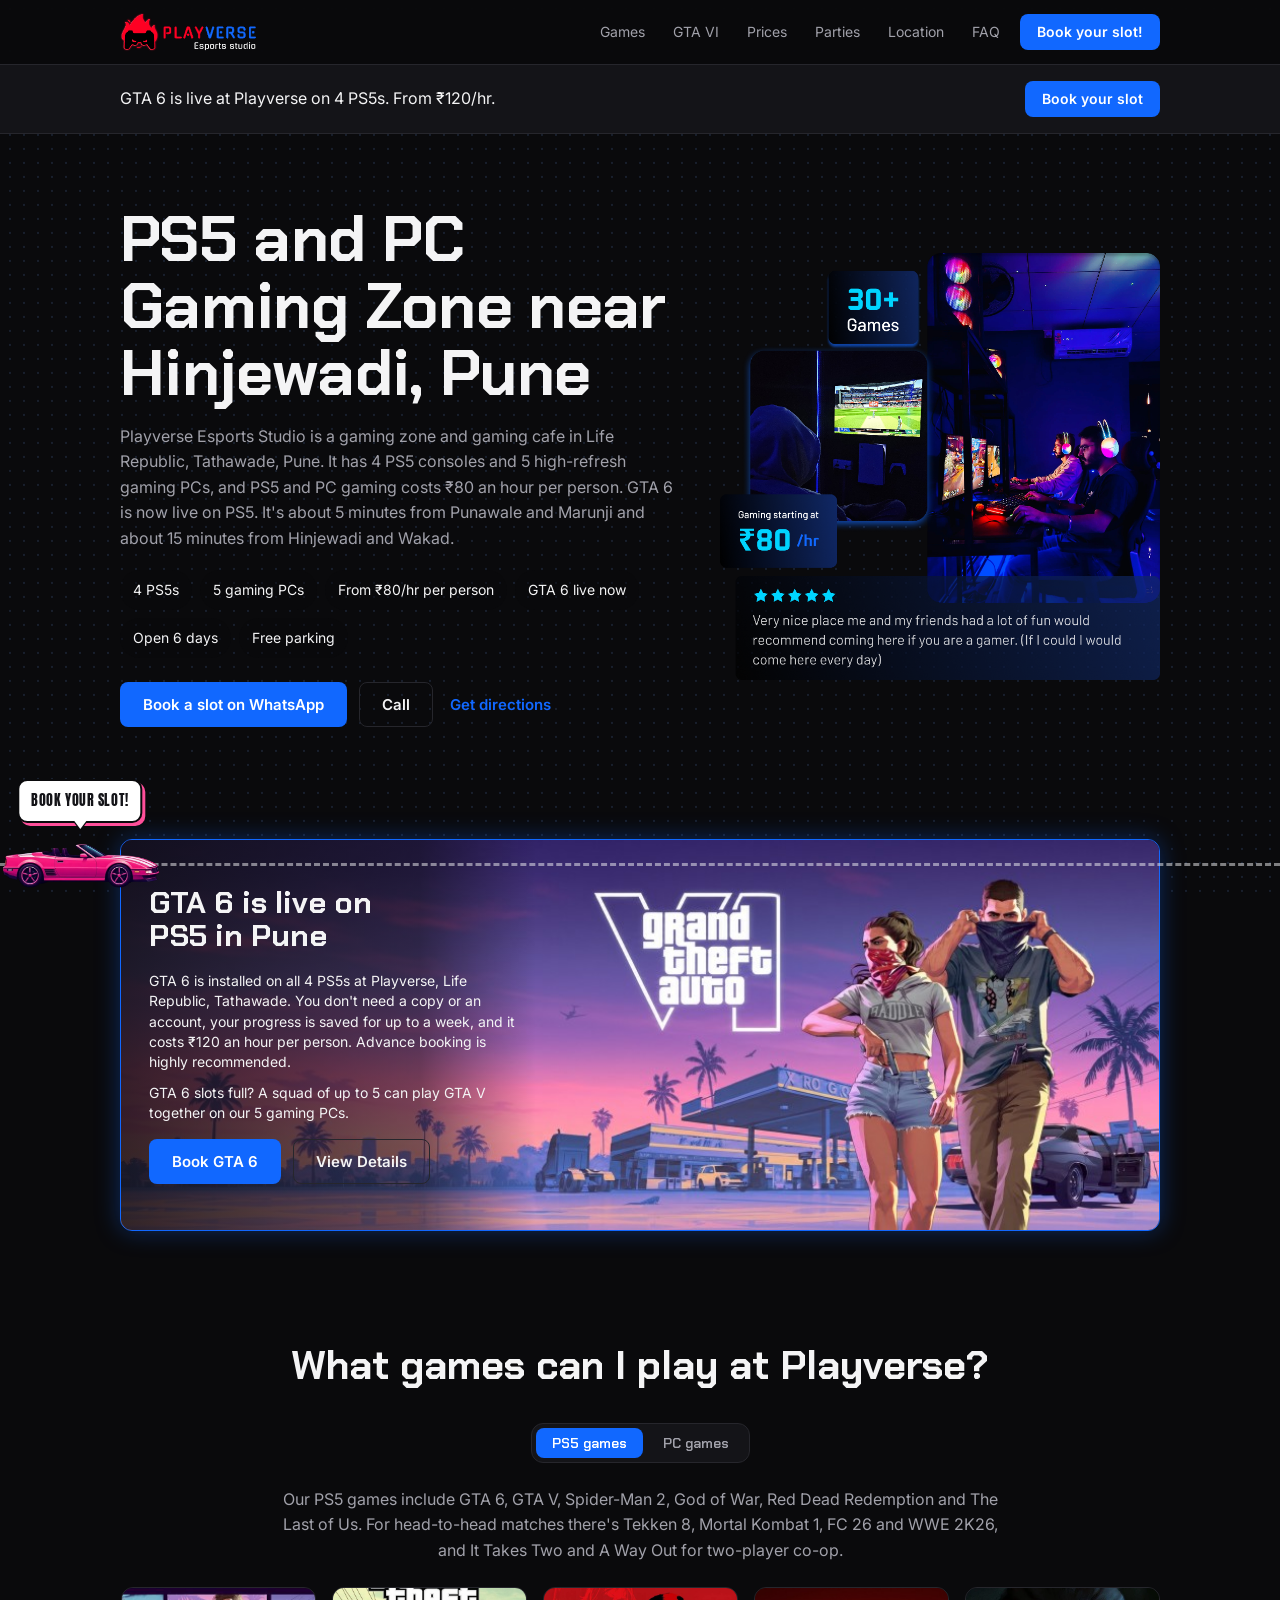
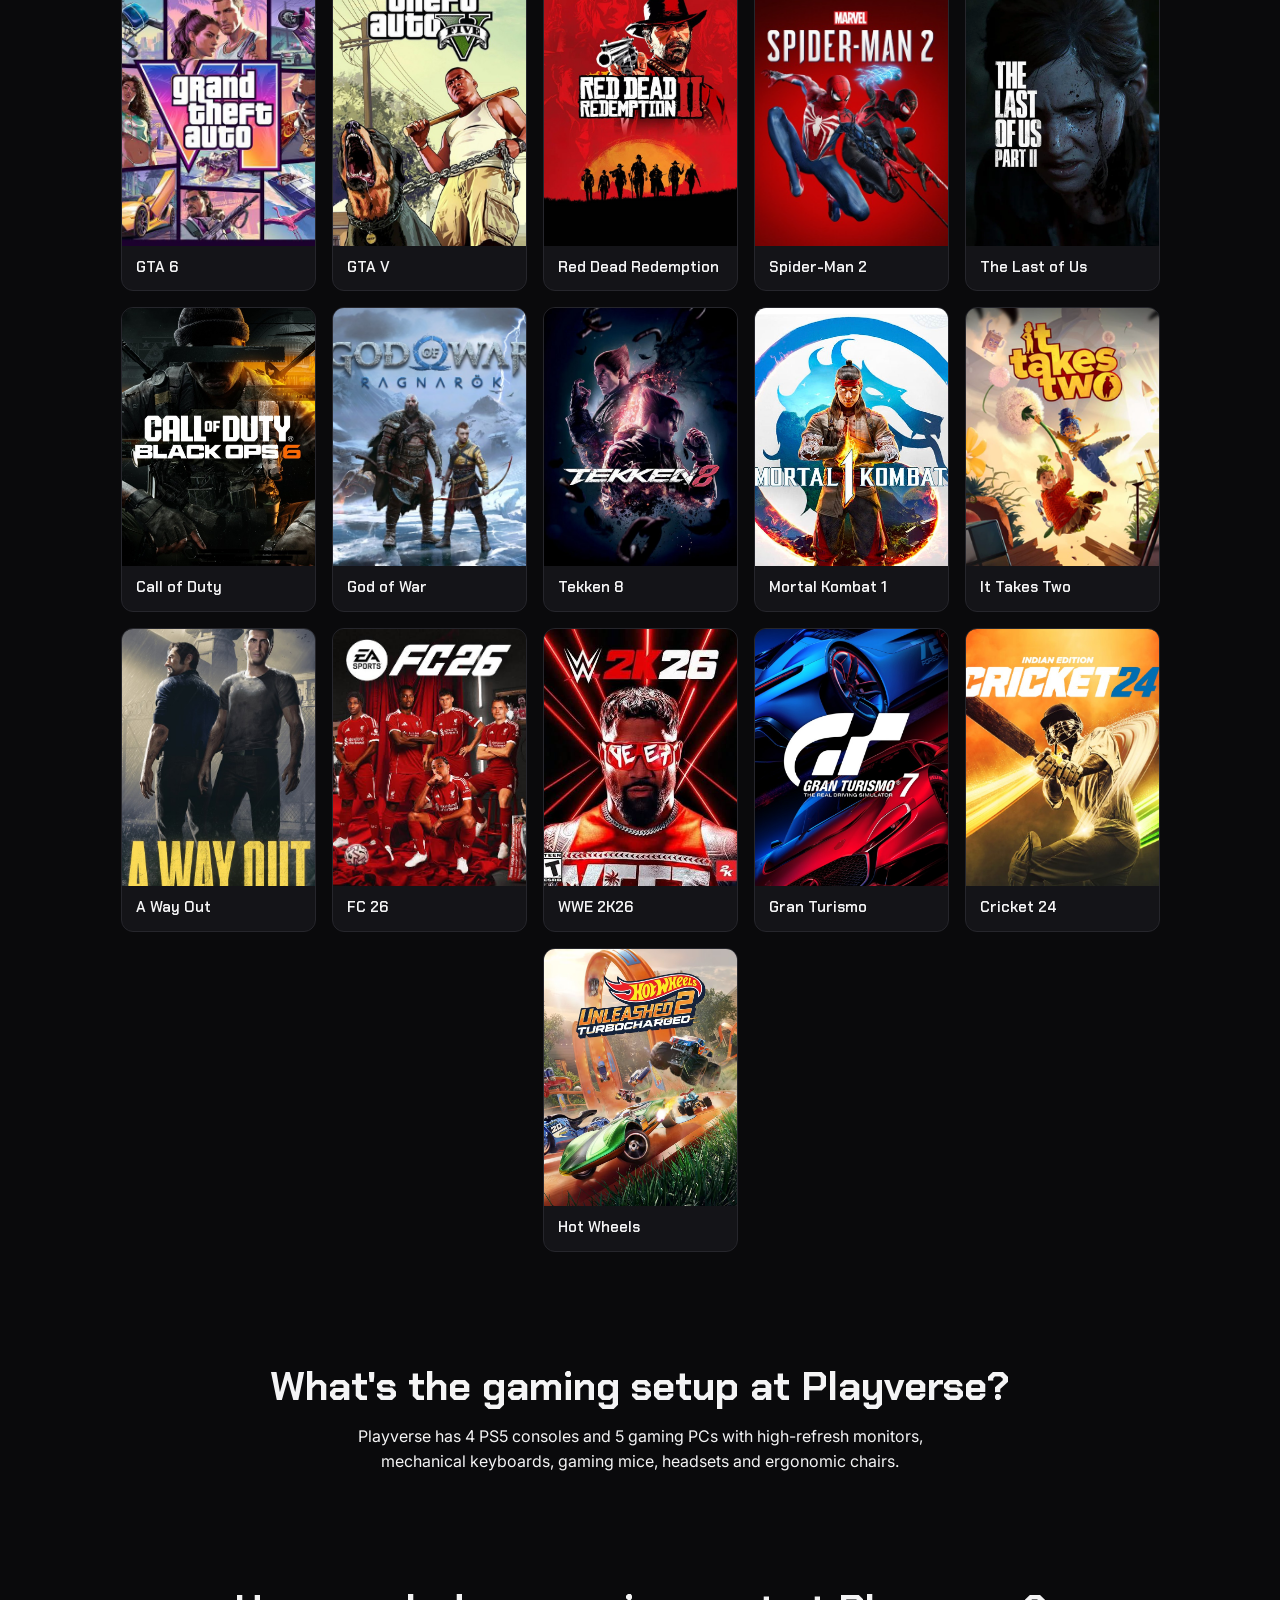
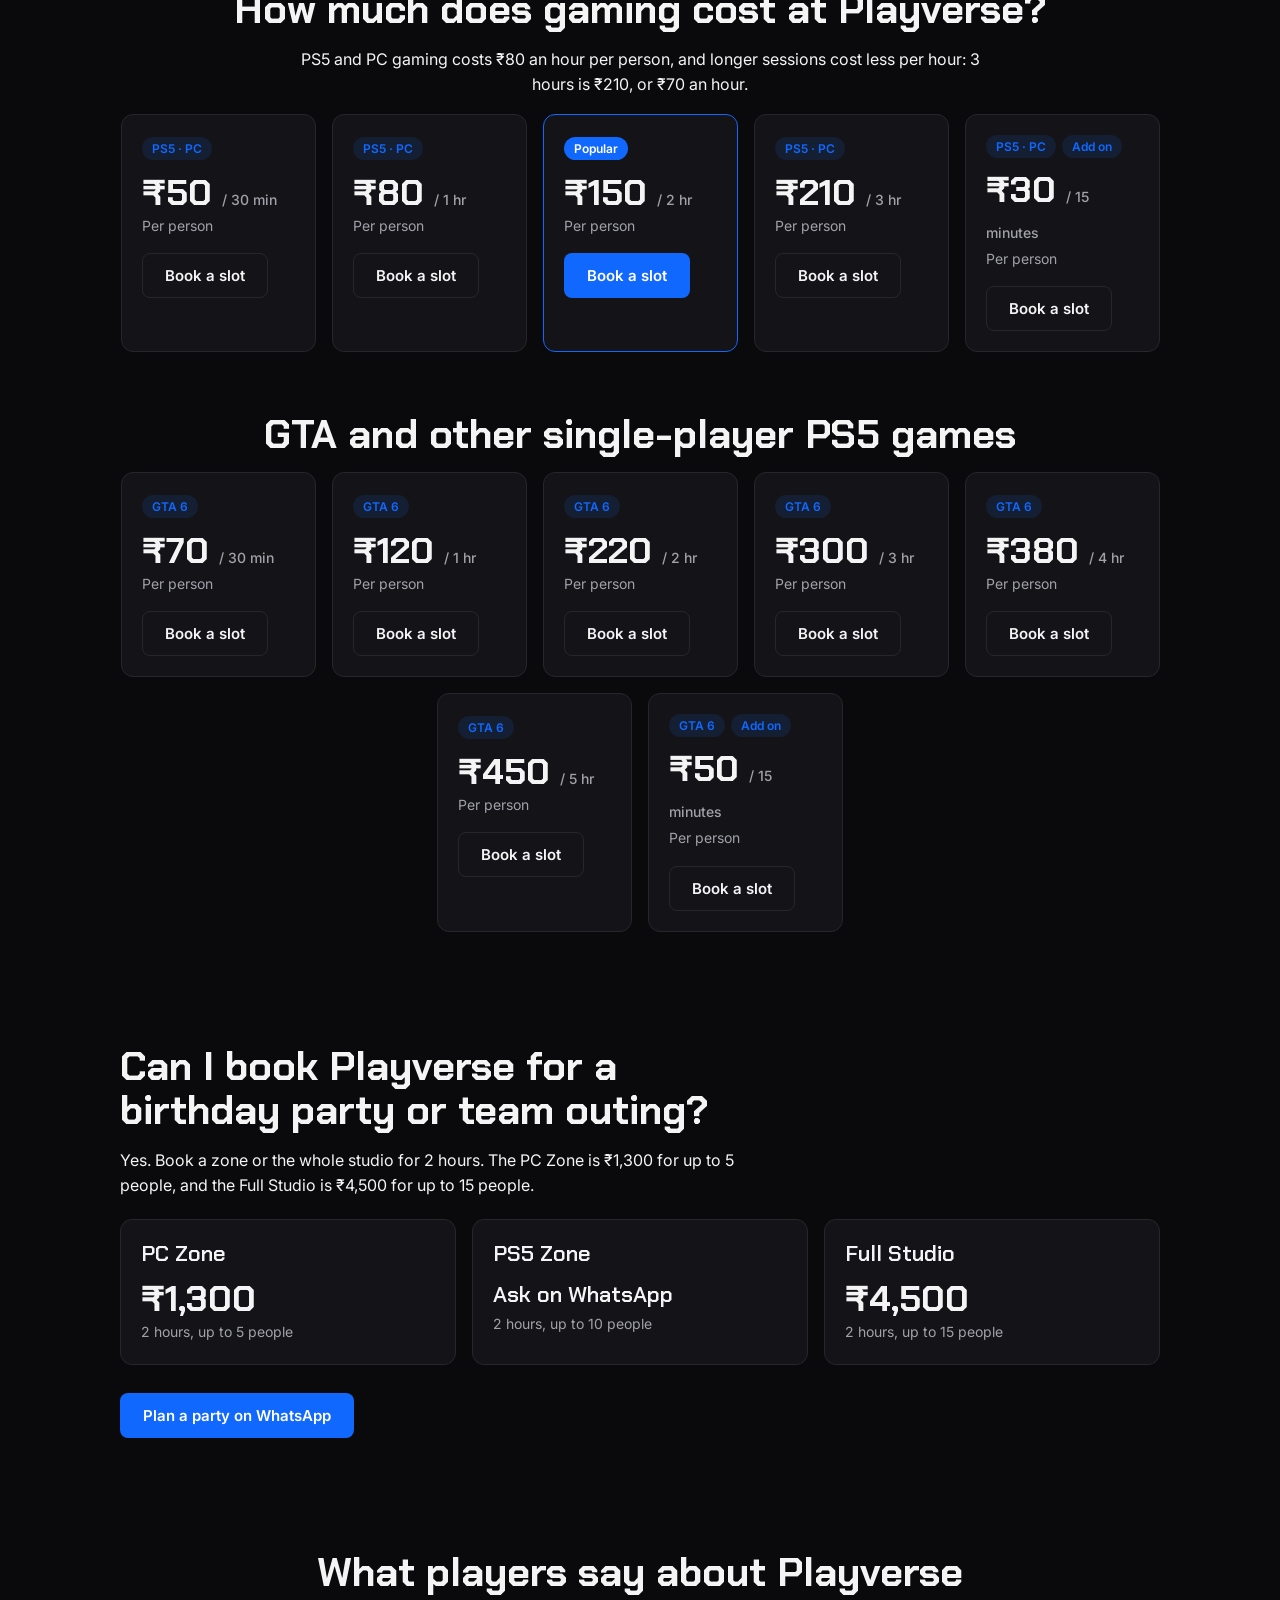
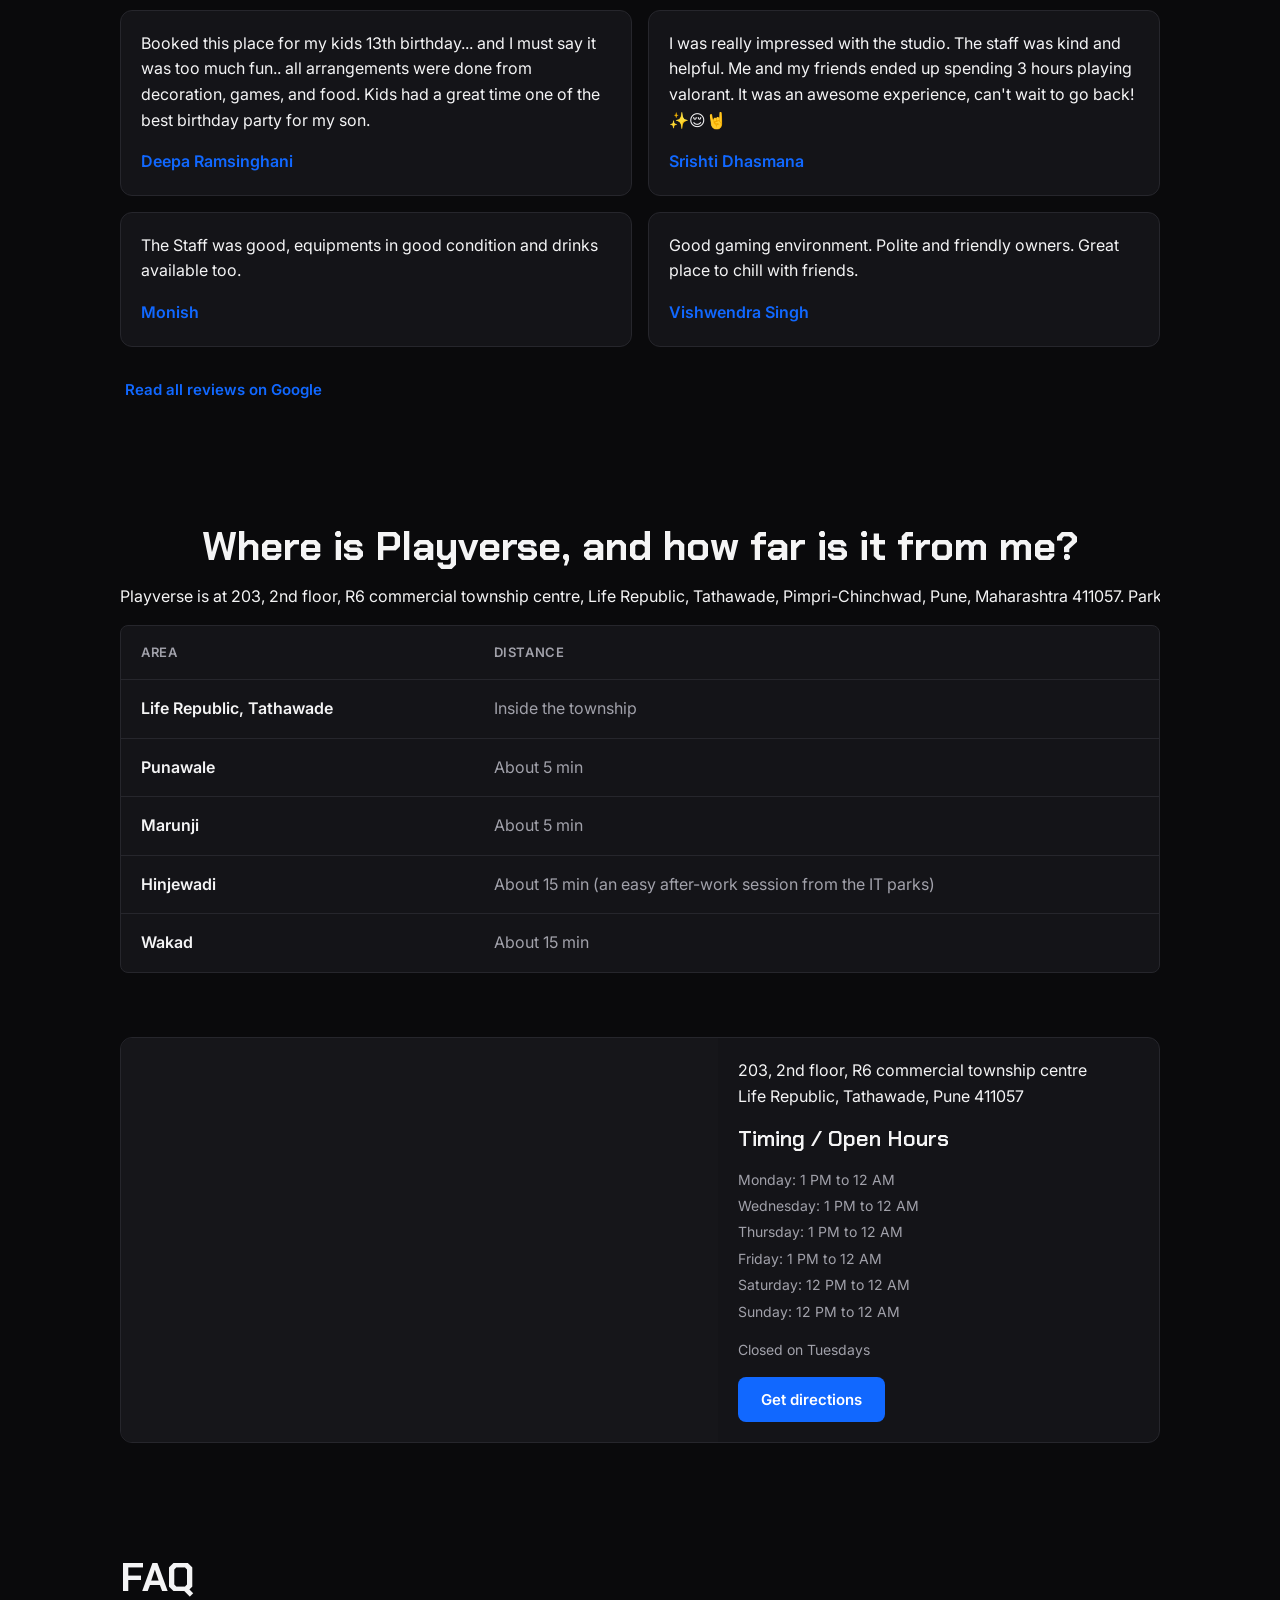
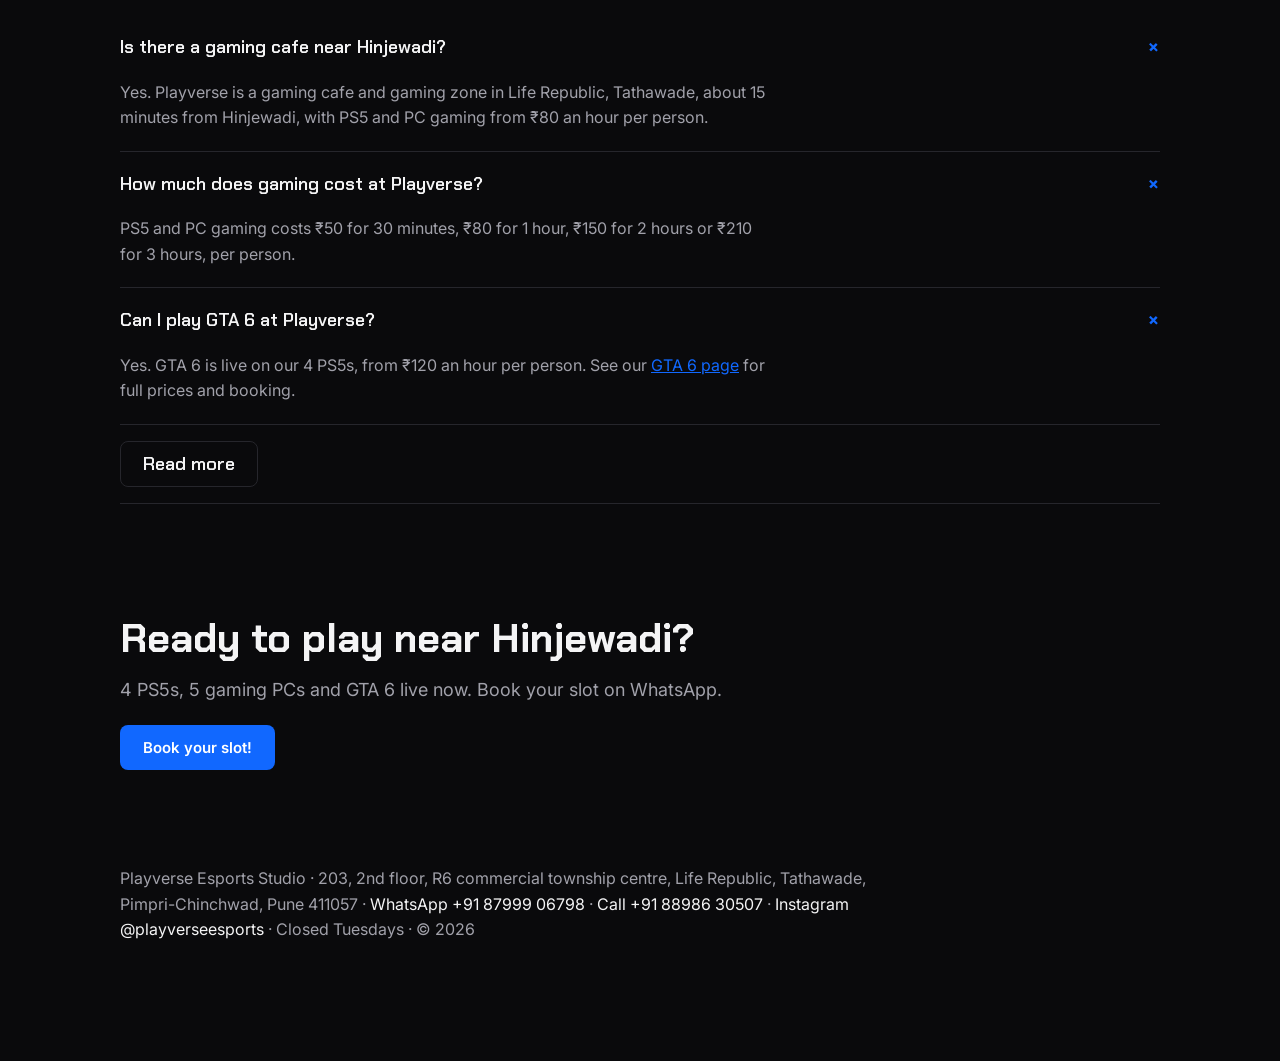
==== commit e428d6b9: "Correct the Playverse postcode to 411057 everywhere it appears. Co-authored-by: Cursor <cursoragent@" ====
--- a/new-site/index.html
+++ b/new-site/index.html
@@ -33,7 +33,7 @@
           "streetAddress": "203, 2nd floor, R6 commercial township centre, Life Republic, Tathawade, Pimpri-Chinchwad",
           "addressLocality": "Pune",
           "addressRegion": "Maharashtra",
-          "postalCode": "411033",
+          "postalCode": "411057",
           "addressCountry": "IN"
         },
         "openingHoursSpecification": [
@@ -328,7 +328,7 @@
     <section class="k" id="location">
       <div class="wrap">
         <h2>Where is Playverse, and how far is it from me?</h2>
-        <p class="intro-line loc-line">Playverse is at 203, 2nd floor, R6 commercial township centre, Life Republic, Tathawade, Pimpri-Chinchwad, Pune, Maharashtra 411033. Parking is free.</p>
+        <p class="intro-line loc-line">Playverse is at 203, 2nd floor, R6 commercial township centre, Life Republic, Tathawade, Pimpri-Chinchwad, Pune, Maharashtra 411057. Parking is free.</p>
         <div class="area-card">
           <table class="area-table">
             <thead>
@@ -349,7 +349,7 @@
         <article class="card location-card">
           <iframe class="map" title="Map of Playverse Esports Studio, Life Republic, Tathawade" loading="lazy" referrerpolicy="no-referrer-when-downgrade" src="https://maps.google.com/maps?q=Playverse%20Esports%20Studio%2C%20Life%20Republic%2C%20Tathawade%2C%20Pune&z=16&output=embed"></iframe>
           <div class="pad">
-            <p class="place">203, 2nd floor, R6 commercial township centre<br>Life Republic, Tathawade, Pune 411033</p>
+            <p class="place">203, 2nd floor, R6 commercial township centre<br>Life Republic, Tathawade, Pune 411057</p>
             <h3>Timing / Open Hours</h3>
             <ul class="hours">
               <li>Monday: 1 PM to 12 AM</li>
@@ -442,7 +442,7 @@
 
   <footer class="site-footer">
     <div class="wrap">
-      <p>Playverse Esports Studio · 203, 2nd floor, R6 commercial township centre, Life Republic, Tathawade, Pimpri-Chinchwad, Pune 411033 · <a href="https://wa.me/918799906798?text=Hi%20Playverse%2C%20I%27d%20like%20to%20book%20a%20slot.">WhatsApp +91 87999 06798</a> · <a href="tel:+918898630507">Call +91 88986 30507</a> · <a href="https://www.instagram.com/playverseesports/">Instagram @playverseesports</a> · Closed Tuesdays · © 2026</p>
+      <p>Playverse Esports Studio · 203, 2nd floor, R6 commercial township centre, Life Republic, Tathawade, Pimpri-Chinchwad, Pune 411057 · <a href="https://wa.me/918799906798?text=Hi%20Playverse%2C%20I%27d%20like%20to%20book%20a%20slot.">WhatsApp +91 87999 06798</a> · <a href="tel:+918898630507">Call +91 88986 30507</a> · <a href="https://www.instagram.com/playverseesports/">Instagram @playverseesports</a> · Closed Tuesdays · © 2026</p>
     </div>
   </footer>
 
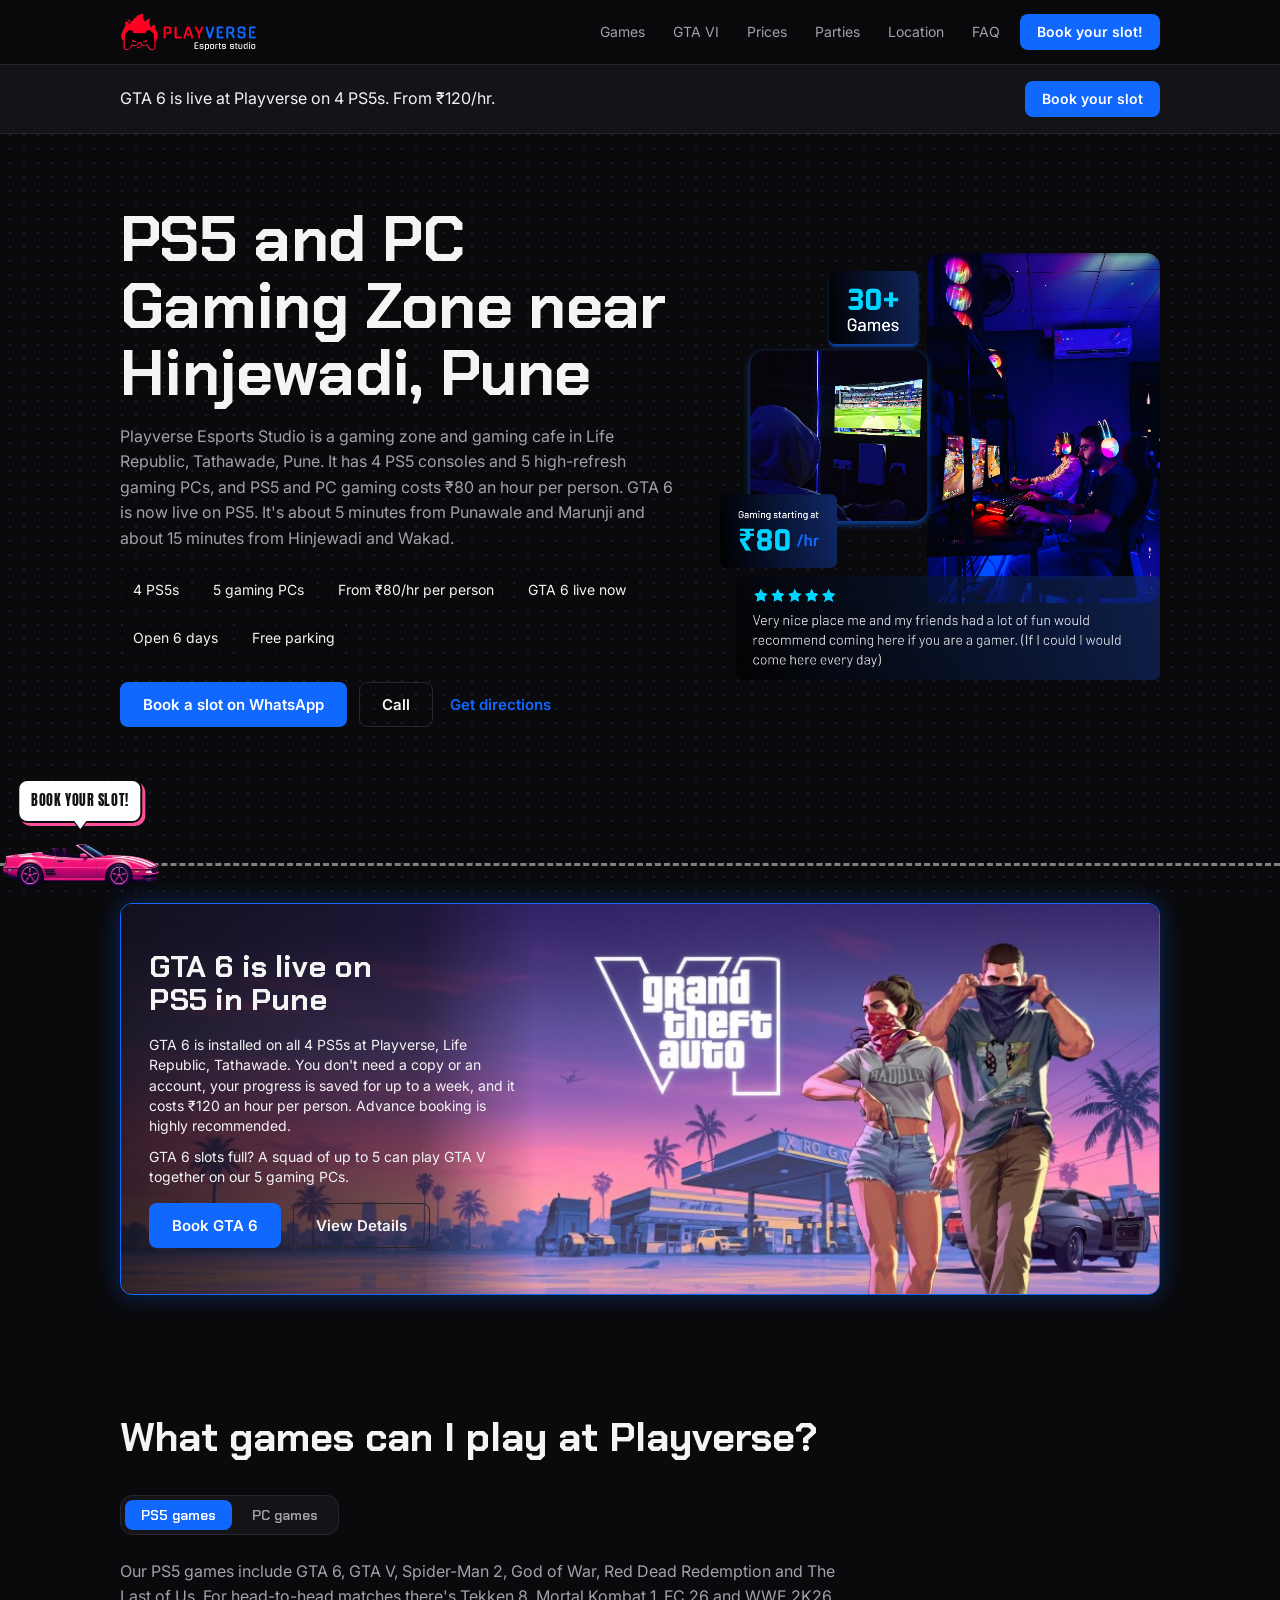
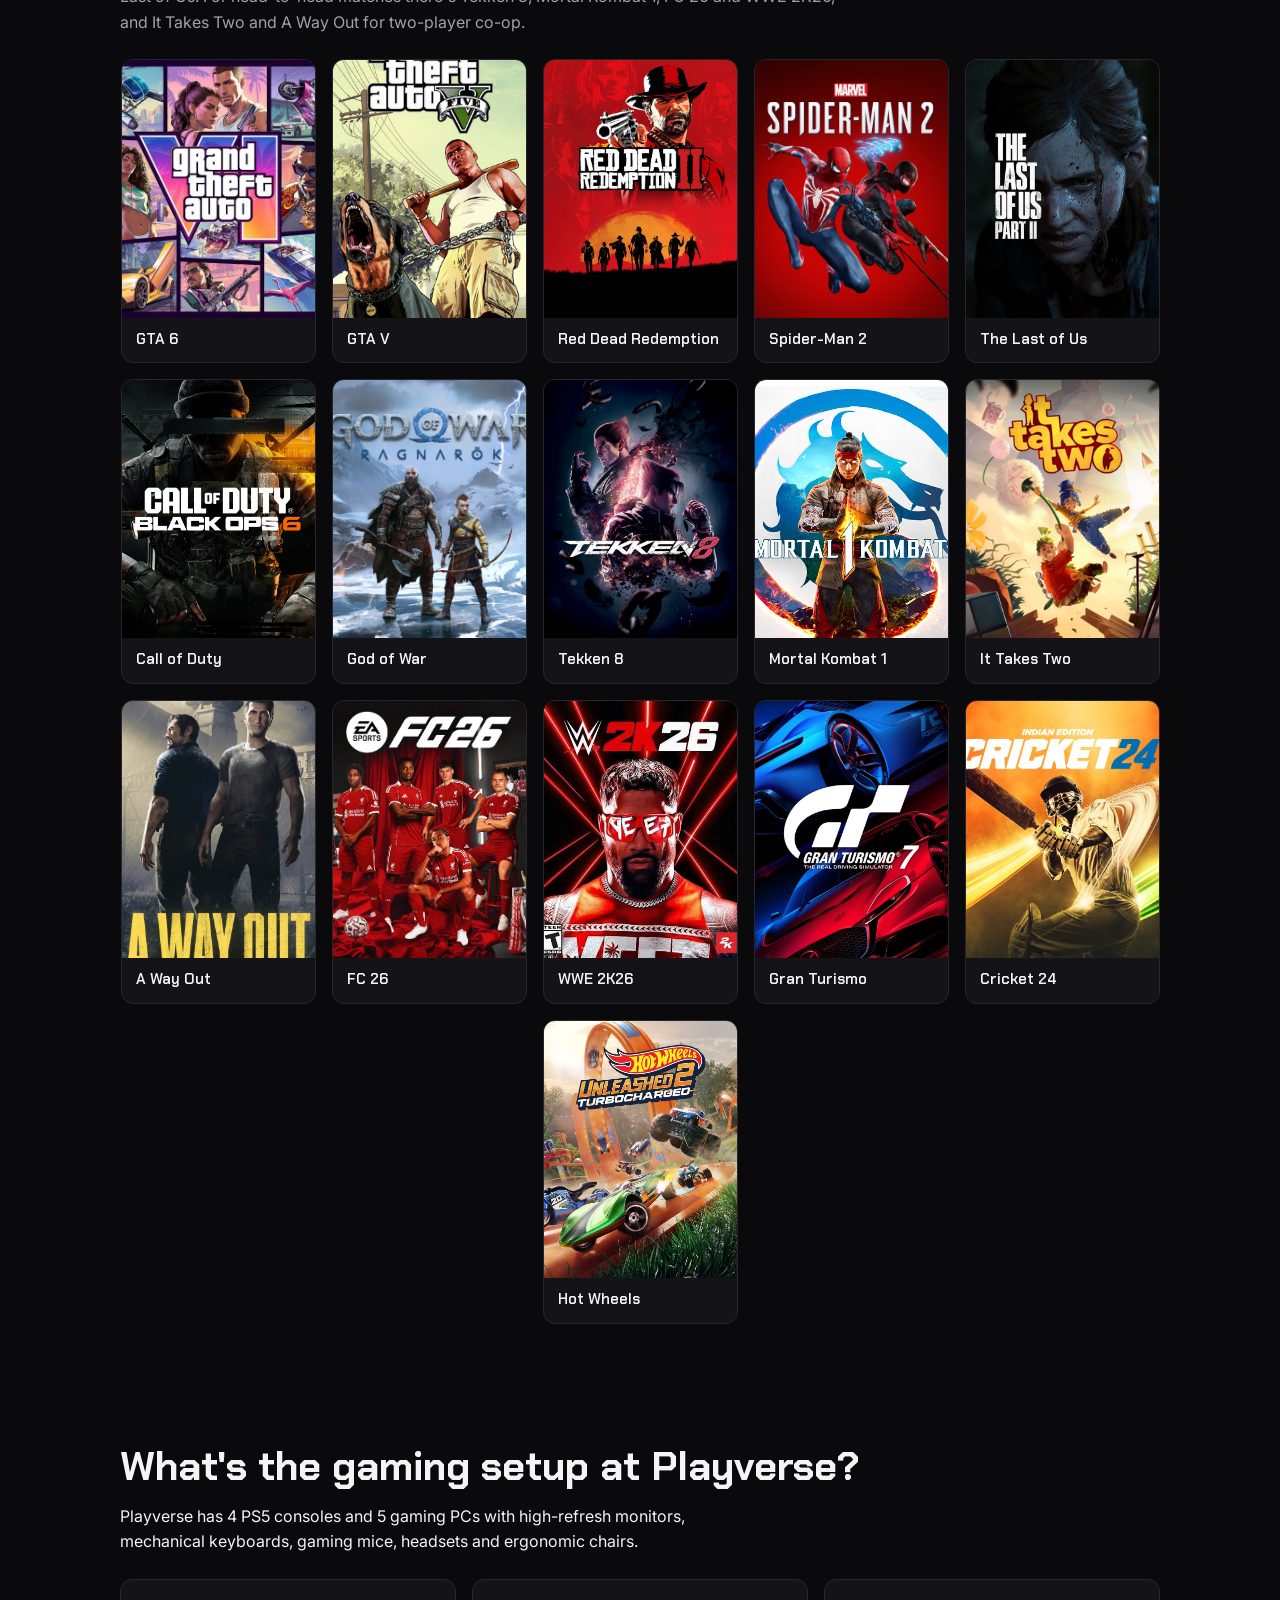
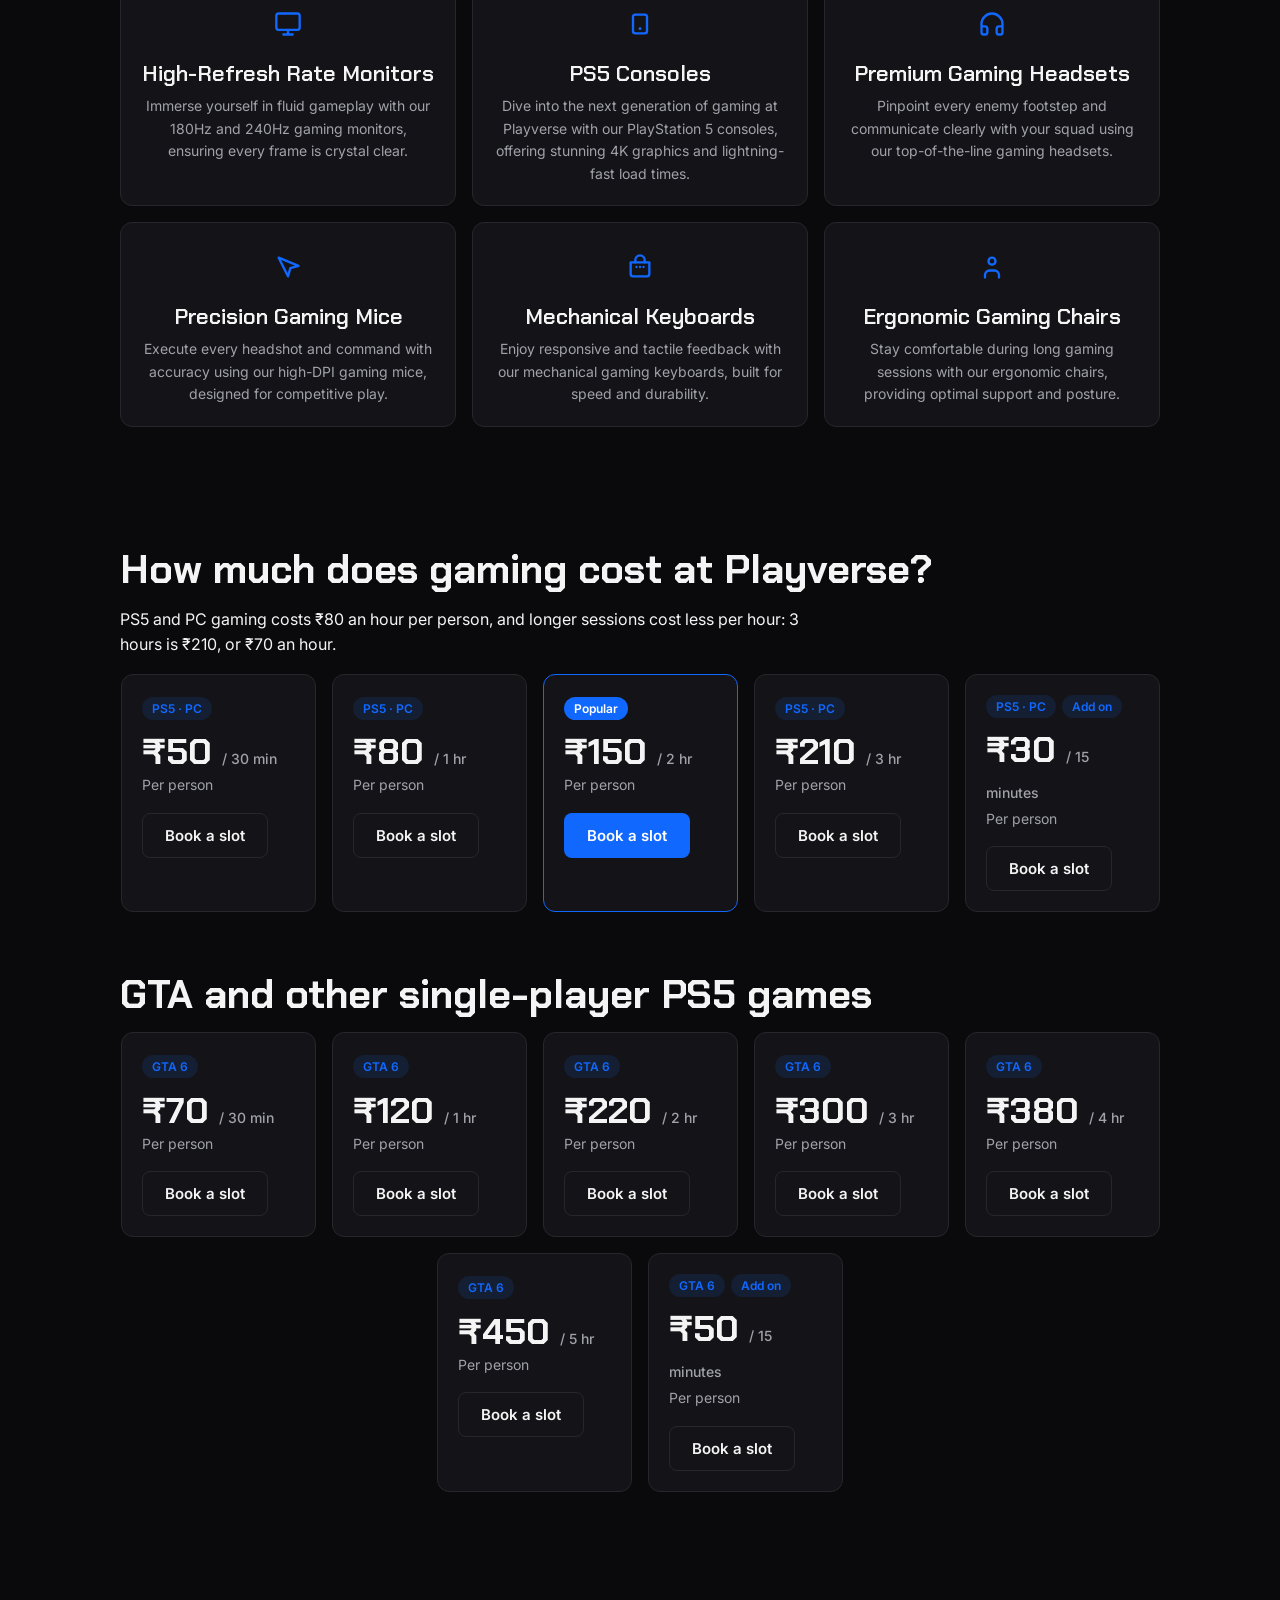
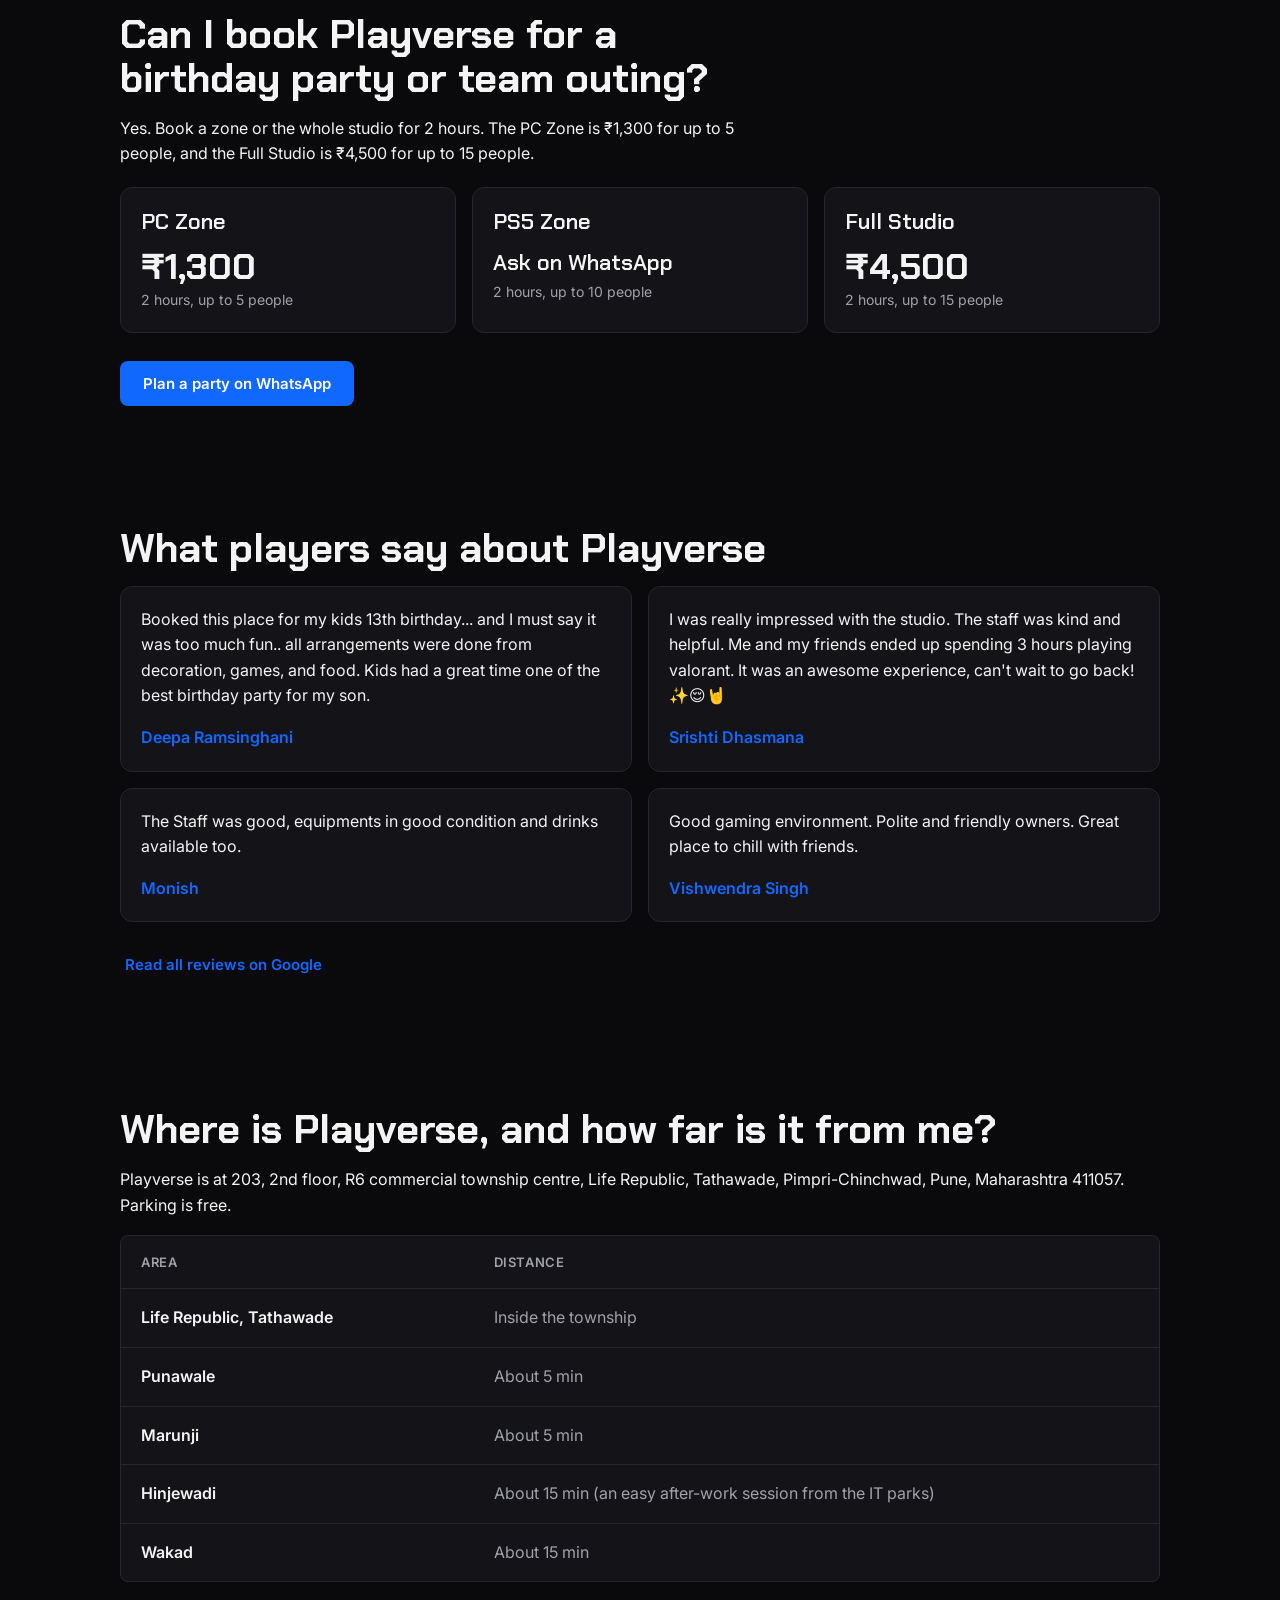
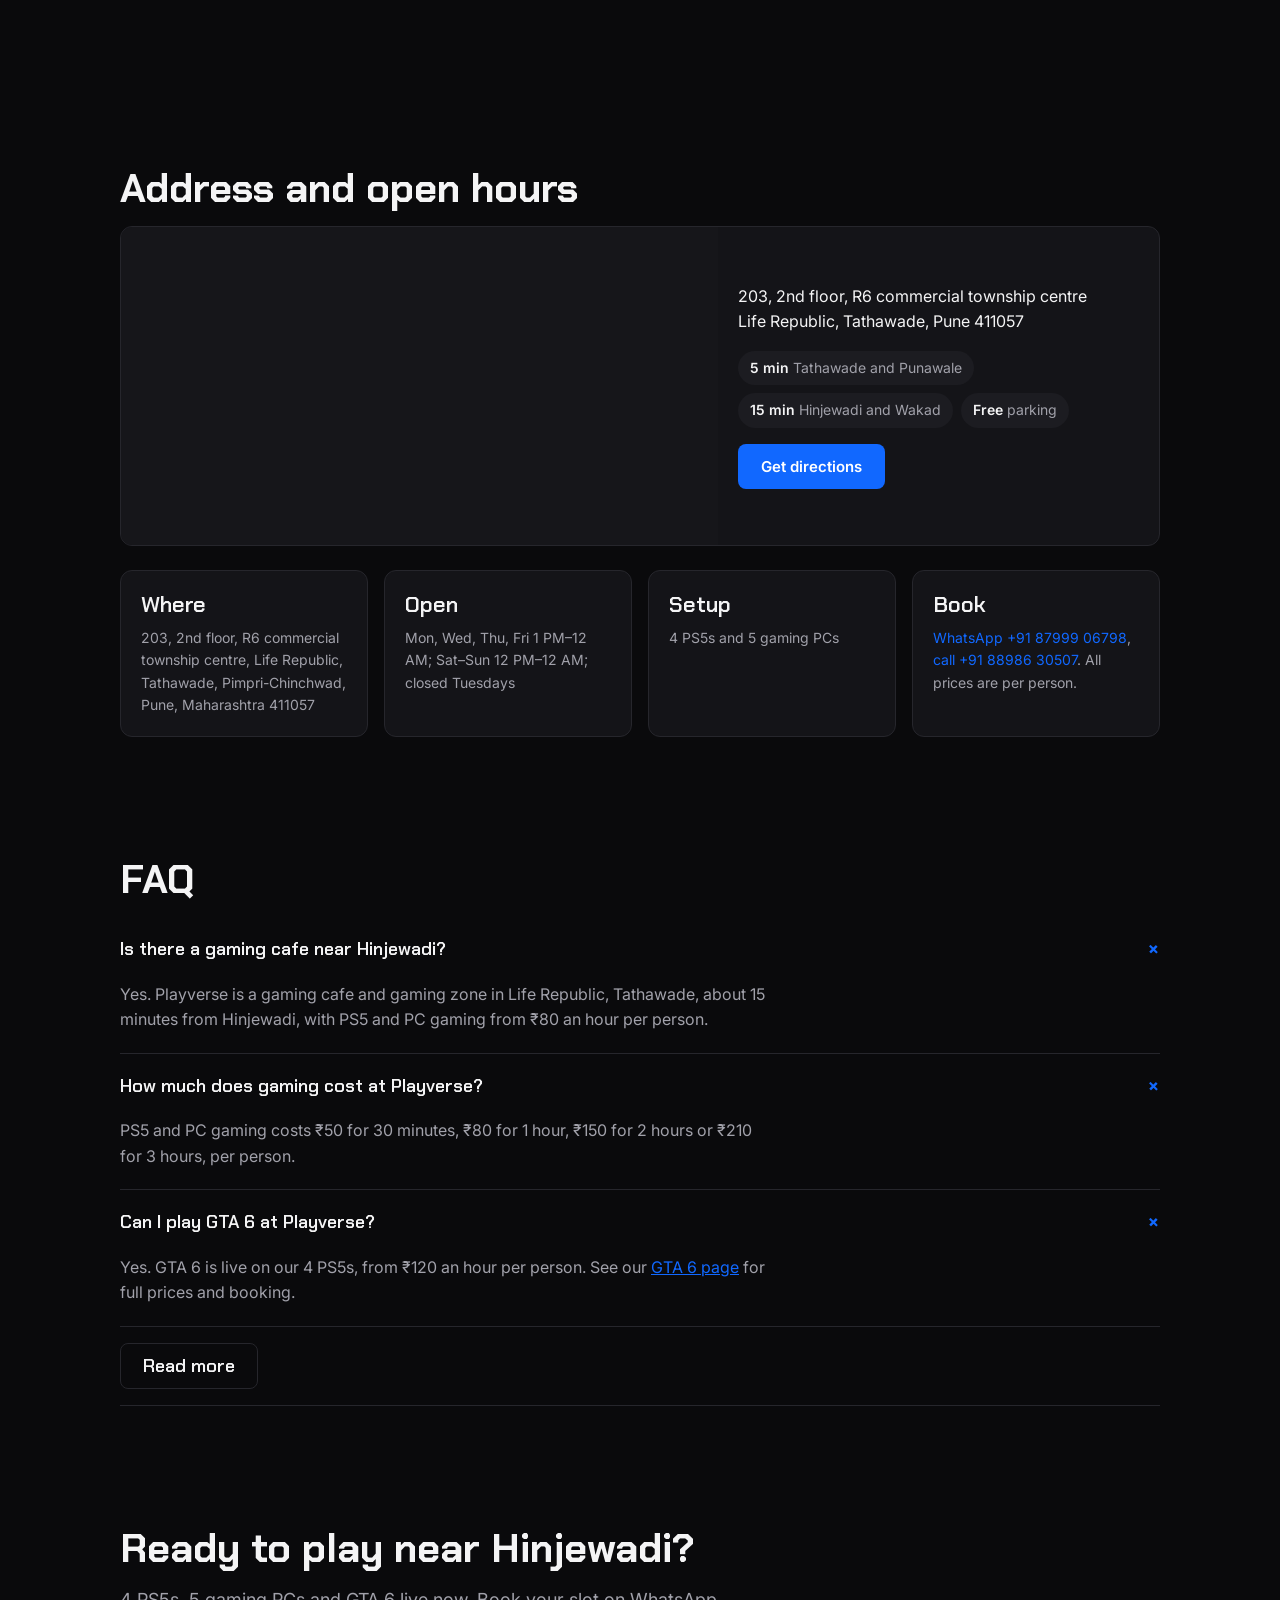
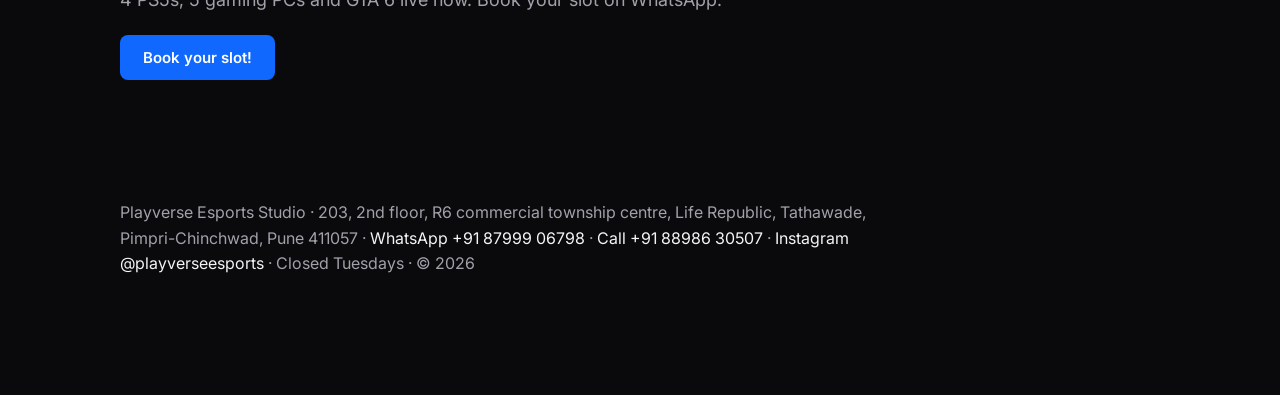
==== commit 85b6e77e: "Restyle homepage setup cards, left-align section copy, and space H2s at 120px. Co-authored-by: Curso" ====
--- a/new-site/index.html
+++ b/new-site/index.html
@@ -272,6 +272,50 @@
       <div class="wrap">
         <h2>What's the gaming setup at Playverse?</h2>
         <p class="setup-copy">Playverse has 4 PS5 consoles and 5 gaming PCs with high-refresh monitors, mechanical keyboards, gaming mice, headsets and ergonomic chairs.</p>
+        <div class="grid gear">
+          <article class="card">
+            <div class="pad">
+              <span class="gear-icon" aria-hidden="true"><svg xmlns="http://www.w3.org/2000/svg" width="28" height="28" viewBox="0 0 24 24" fill="none" stroke="currentColor" stroke-width="2" stroke-linecap="round" stroke-linejoin="round"><rect x="2" y="3" width="20" height="14" rx="2"/><path d="M8 21h8M12 17v4"/></svg></span>
+              <h3>High-Refresh Rate Monitors</h3>
+              <p class="small">Immerse yourself in fluid gameplay with our 180Hz and 240Hz gaming monitors, ensuring every frame is crystal clear.</p>
+            </div>
+          </article>
+          <article class="card">
+            <div class="pad">
+              <span class="gear-icon" aria-hidden="true"><svg xmlns="http://www.w3.org/2000/svg" width="28" height="28" viewBox="0 0 24 24" fill="none" stroke="currentColor" stroke-width="2" stroke-linecap="round" stroke-linejoin="round"><rect x="6" y="4" width="12" height="16" rx="2"/><circle cx="12" cy="16" r="1.2" fill="currentColor" stroke="none"/></svg></span>
+              <h3>PS5 Consoles</h3>
+              <p class="small">Dive into the next generation of gaming at Playverse with our PlayStation 5 consoles, offering stunning 4K graphics and lightning-fast load times.</p>
+            </div>
+          </article>
+          <article class="card">
+            <div class="pad">
+              <span class="gear-icon" aria-hidden="true"><svg xmlns="http://www.w3.org/2000/svg" width="28" height="28" viewBox="0 0 24 24" fill="none" stroke="currentColor" stroke-width="2" stroke-linecap="round" stroke-linejoin="round"><path d="M3 14h3a2 2 0 0 1 2 2v3a2 2 0 0 1-2 2H5a2 2 0 0 1-2-2v-7a9 9 0 0 1 18 0v7a2 2 0 0 1-2 2h-1a2 2 0 0 1-2-2v-3a2 2 0 0 1 2-2h3"/></svg></span>
+              <h3>Premium Gaming Headsets</h3>
+              <p class="small">Pinpoint every enemy footstep and communicate clearly with your squad using our top-of-the-line gaming headsets.</p>
+            </div>
+          </article>
+          <article class="card">
+            <div class="pad">
+              <span class="gear-icon" aria-hidden="true"><svg xmlns="http://www.w3.org/2000/svg" width="28" height="28" viewBox="0 0 24 24" fill="none" stroke="currentColor" stroke-width="2" stroke-linecap="round" stroke-linejoin="round"><path d="M4 4l8 16 2-7 7-2L4 4z"/></svg></span>
+              <h3>Precision Gaming Mice</h3>
+              <p class="small">Execute every headshot and command with accuracy using our high-DPI gaming mice, designed for competitive play.</p>
+            </div>
+          </article>
+          <article class="card">
+            <div class="pad">
+              <span class="gear-icon" aria-hidden="true"><svg xmlns="http://www.w3.org/2000/svg" width="28" height="28" viewBox="0 0 24 24" fill="none" stroke="currentColor" stroke-width="2" stroke-linecap="round" stroke-linejoin="round"><path d="M4 8h16v10a2 2 0 0 1-2 2H6a2 2 0 0 1-2-2V8z"/><path d="M8 8V6a4 4 0 0 1 8 0v2"/><path d="M9 12h.01M12 12h.01M15 12h.01"/></svg></span>
+              <h3>Mechanical Keyboards</h3>
+              <p class="small">Enjoy responsive and tactile feedback with our mechanical gaming keyboards, built for speed and durability.</p>
+            </div>
+          </article>
+          <article class="card">
+            <div class="pad">
+              <span class="gear-icon" aria-hidden="true"><svg xmlns="http://www.w3.org/2000/svg" width="28" height="28" viewBox="0 0 24 24" fill="none" stroke="currentColor" stroke-width="2" stroke-linecap="round" stroke-linejoin="round"><circle cx="12" cy="7" r="3"/><path d="M6 21v-2a4 4 0 0 1 4-4h4a4 4 0 0 1 4 4v2"/></svg></span>
+              <h3>Ergonomic Gaming Chairs</h3>
+              <p class="small">Stay comfortable during long gaming sessions with our ergonomic chairs, providing optimal support and posture.</p>
+            </div>
+          </article>
+        </div>
       </div>
     </section>
 
@@ -346,23 +390,50 @@
             </tbody>
           </table>
         </div>
+      </div>
+    </section>
+
+    <section class="k" id="location-compare" aria-label="Previous address layout">
+      <div class="wrap">
+        <h2>Address and open hours</h2>
         <article class="card location-card">
           <iframe class="map" title="Map of Playverse Esports Studio, Life Republic, Tathawade" loading="lazy" referrerpolicy="no-referrer-when-downgrade" src="https://maps.google.com/maps?q=Playverse%20Esports%20Studio%2C%20Life%20Republic%2C%20Tathawade%2C%20Pune&z=16&output=embed"></iframe>
           <div class="pad">
             <p class="place">203, 2nd floor, R6 commercial township centre<br>Life Republic, Tathawade, Pune 411057</p>
-            <h3>Timing / Open Hours</h3>
-            <ul class="hours">
-              <li>Monday: 1 PM to 12 AM</li>
-              <li>Wednesday: 1 PM to 12 AM</li>
-              <li>Thursday: 1 PM to 12 AM</li>
-              <li>Friday: 1 PM to 12 AM</li>
-              <li>Saturday: 12 PM to 12 AM</li>
-              <li>Sunday: 12 PM to 12 AM</li>
+            <ul class="drives">
+              <li><strong>5 min</strong> Tathawade and Punawale</li>
+              <li><strong>15 min</strong> Hinjewadi and Wakad</li>
+              <li><strong>Free</strong> parking</li>
             </ul>
-            <p class="small">Closed on Tuesdays</p>
             <a class="btn btn-primary" href="https://share.google/kca95g4atwMwxrsyq">Get directions</a>
           </div>
         </article>
+        <div class="grid facts" style="margin-top:24px">
+          <article class="card fact">
+            <div class="pad">
+              <p class="h3">Where</p>
+              <p class="small">203, 2nd floor, R6 commercial township centre, Life Republic, Tathawade, Pimpri-Chinchwad, Pune, Maharashtra 411057</p>
+            </div>
+          </article>
+          <article class="card fact">
+            <div class="pad">
+              <p class="h3">Open</p>
+              <p class="small">Mon, Wed, Thu, Fri 1 PM–12 AM; Sat–Sun 12 PM–12 AM; closed Tuesdays</p>
+            </div>
+          </article>
+          <article class="card fact">
+            <div class="pad">
+              <p class="h3">Setup</p>
+              <p class="small">4 PS5s and 5 gaming PCs</p>
+            </div>
+          </article>
+          <article class="card fact">
+            <div class="pad">
+              <p class="h3">Book</p>
+              <p class="small"><a href="https://wa.me/918799906798?text=Hi%20Playverse%2C%20I%27d%20like%20to%20book%20a%20slot.">WhatsApp +91 87999 06798</a>, <a href="tel:+918898630507">call +91 88986 30507</a>. All prices are per person.</p>
+            </div>
+          </article>
+        </div>
       </div>
     </section>
 
--- a/new-site/styles.css
+++ b/new-site/styles.css
@@ -46,7 +46,9 @@
 
 .wrap { max-width: 1080px; margin: auto; padding: 0 20px; }
 
-section.k { padding: 56px 0; }
+section.k { padding: 120px 0 0; }
+
+section.k.cta { padding-bottom: 80px; }
 
 .label {
   font: 600 12px/1 var(--head);
@@ -413,9 +415,9 @@
 .games-intro {
   width: 100%;
   max-width: 72ch;
-  margin: 0 auto 24px;
+  margin: 0 0 24px;
   color: var(--muted);
-  text-align: center;
+  text-align: left;
 }
 
 .hero-art { width: 100%; height: auto; display: block; }
@@ -438,11 +440,10 @@
 
 .gta-copy .row { margin-top: 16px; }
 
-#games .wrap { text-align: center; }
 .tabs-box {
   display: inline-flex;
   gap: 4px;
-  margin: 20px auto 24px;
+  margin: 20px 0 24px;
   padding: 4px;
   background: var(--surface);
   border: 1px solid var(--border);
@@ -478,15 +479,20 @@
 
 .games .game-name .tag { margin-left: 8px; vertical-align: 1px; }
 
-#games h2,
-#setup,
-#prices > .wrap > h2,
-#reviews > .wrap > h2,
-#location > .wrap > h2 { text-align: center; }
-
-#setup .setup-copy { margin-inline: auto; }
-
-.setup-copy { max-width: 65ch; }
+.setup-copy { max-width: 65ch; margin-bottom: 24px; }
+.gear { grid-template-columns: 1fr; text-align: left; }
+.gear .pad { text-align: center; }
+.gear h3 { margin-bottom: 8px; }
+.gear .small { margin-inline: auto; }
+.gear-icon {
+  display: flex;
+  align-items: center;
+  justify-content: center;
+  width: 48px;
+  height: 48px;
+  margin: 0 auto 12px;
+  color: var(--accent);
+}
 
 .parties,
 .reviews { grid-template-columns: 1fr; }
@@ -502,7 +508,7 @@
   text-align: left;
 }
 
-.group-title { margin: 28px 0 16px; text-align: center; }
+.group-title { margin: 28px 0 16px; }
 
 .grid + .group-title { margin-top: 60px; }
 
@@ -560,15 +566,10 @@
 .location-card .btn { align-self: flex-start; margin-top: 0; }
 .hours { list-style: none; display: grid; gap: 4px; color: var(--muted); font-size: 14px; }
 #location .loc-line {
-  text-align: center;
   max-width: none;
   width: 100%;
-  margin: 0 auto 16px;
-  white-space: nowrap;
-  overflow-x: auto;
-}
-#prices .wrap { text-align: center; }
-#prices .intro-line { margin-inline: auto; }
+  margin: 0 0 16px;
+}
 #prices .card { text-align: left; }
 
 .faq { width: 100%; }
@@ -608,7 +609,7 @@
 
   .facts { grid-template-columns: 1fr 1fr; }
   .grid.prices .card { flex: 0 1 calc(20% - 13px); max-width: none; }
-  .parties { grid-template-columns: repeat(3, 1fr); }
+  .parties, .gear { grid-template-columns: repeat(3, 1fr); }
   .reviews { grid-template-columns: 1fr 1fr; }
   .location-card { grid-template-columns: 1.15fr .85fr; min-height: 320px; }
   .games .card { flex: 0 1 calc(20% - 13px); max-width: none; }
